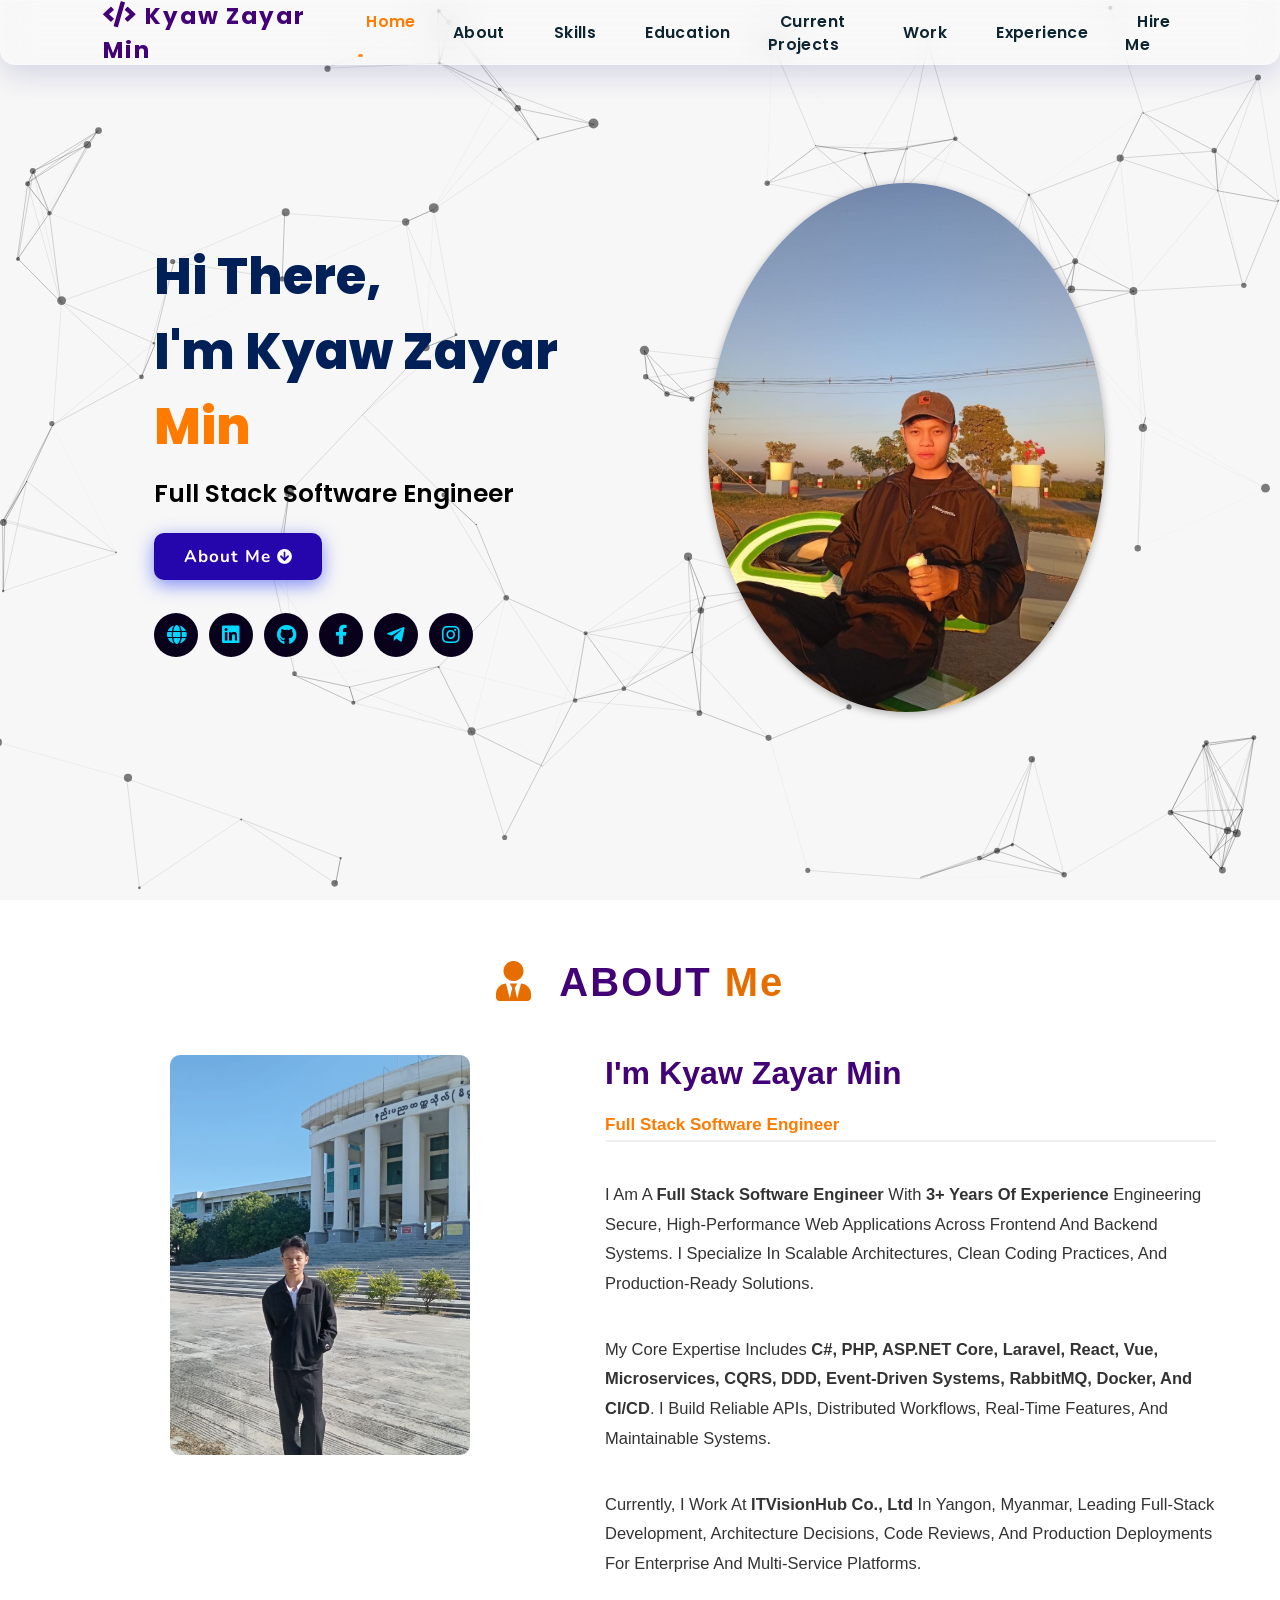
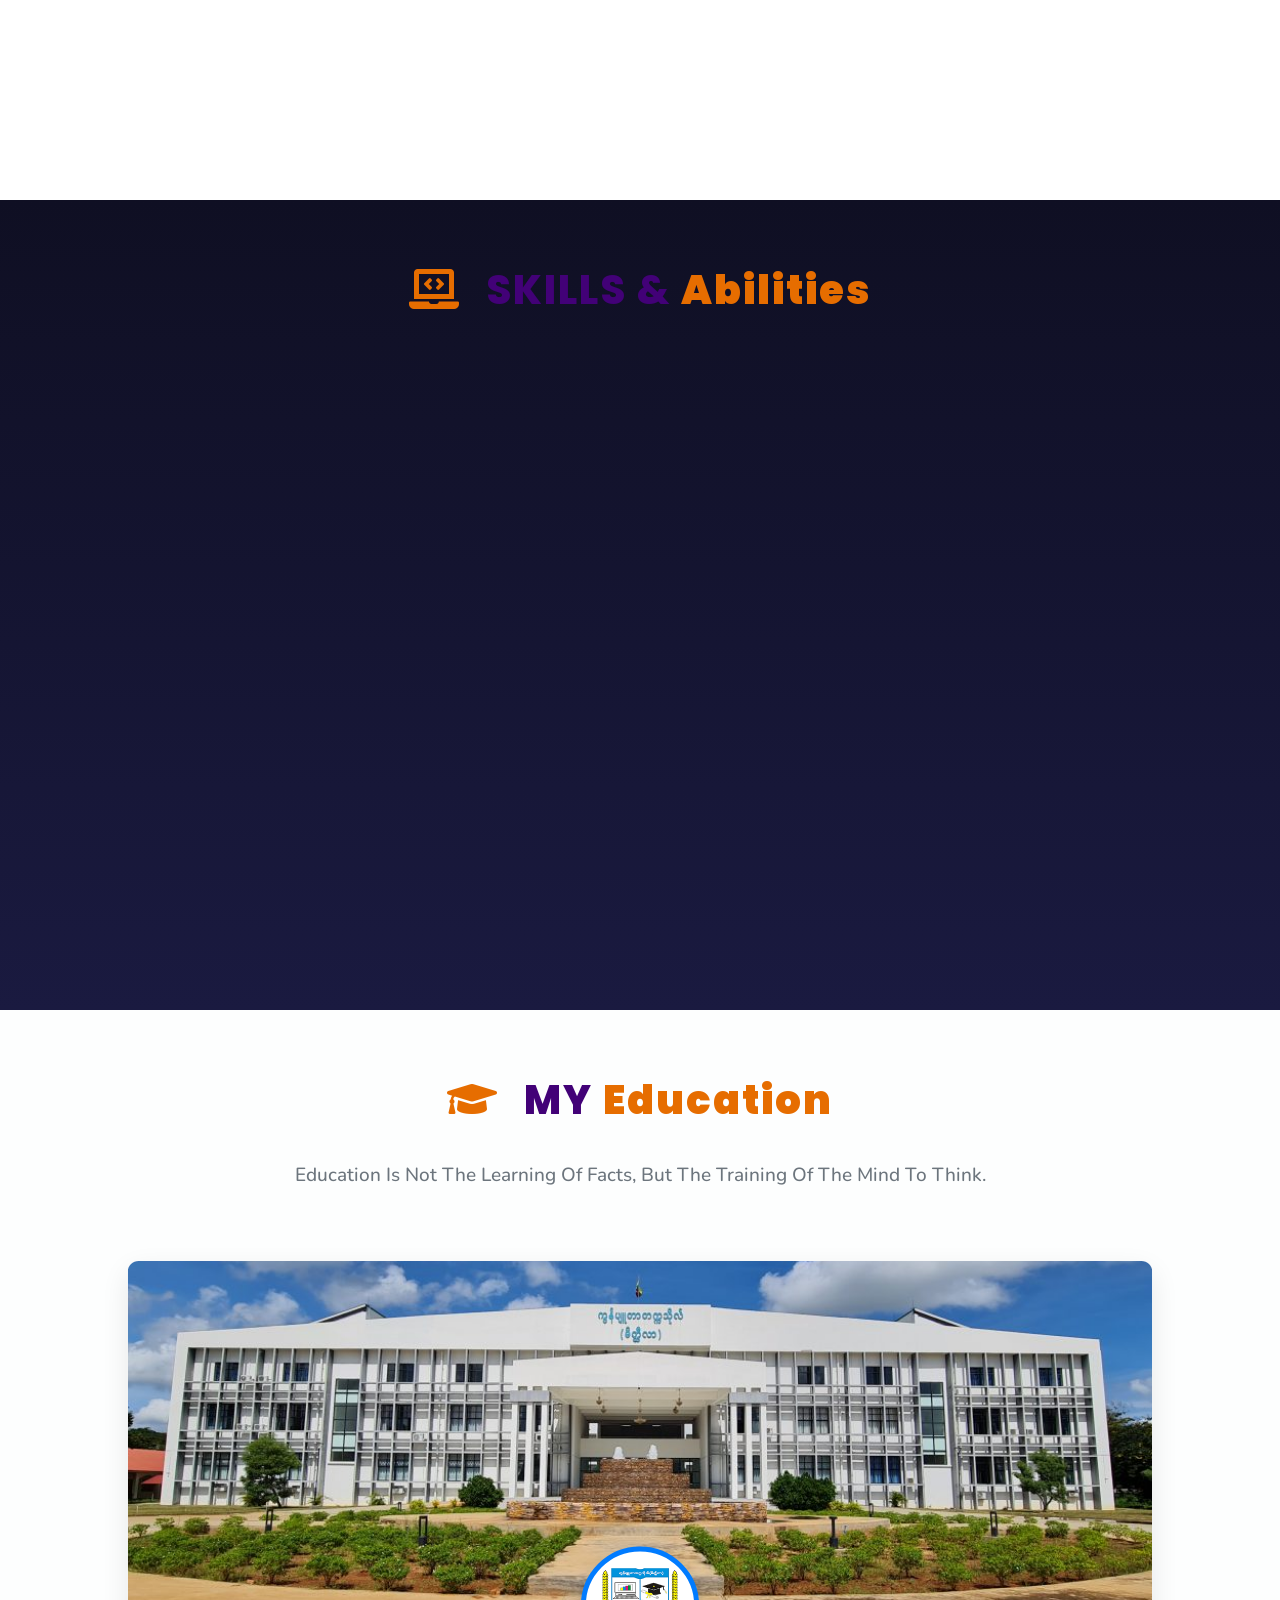
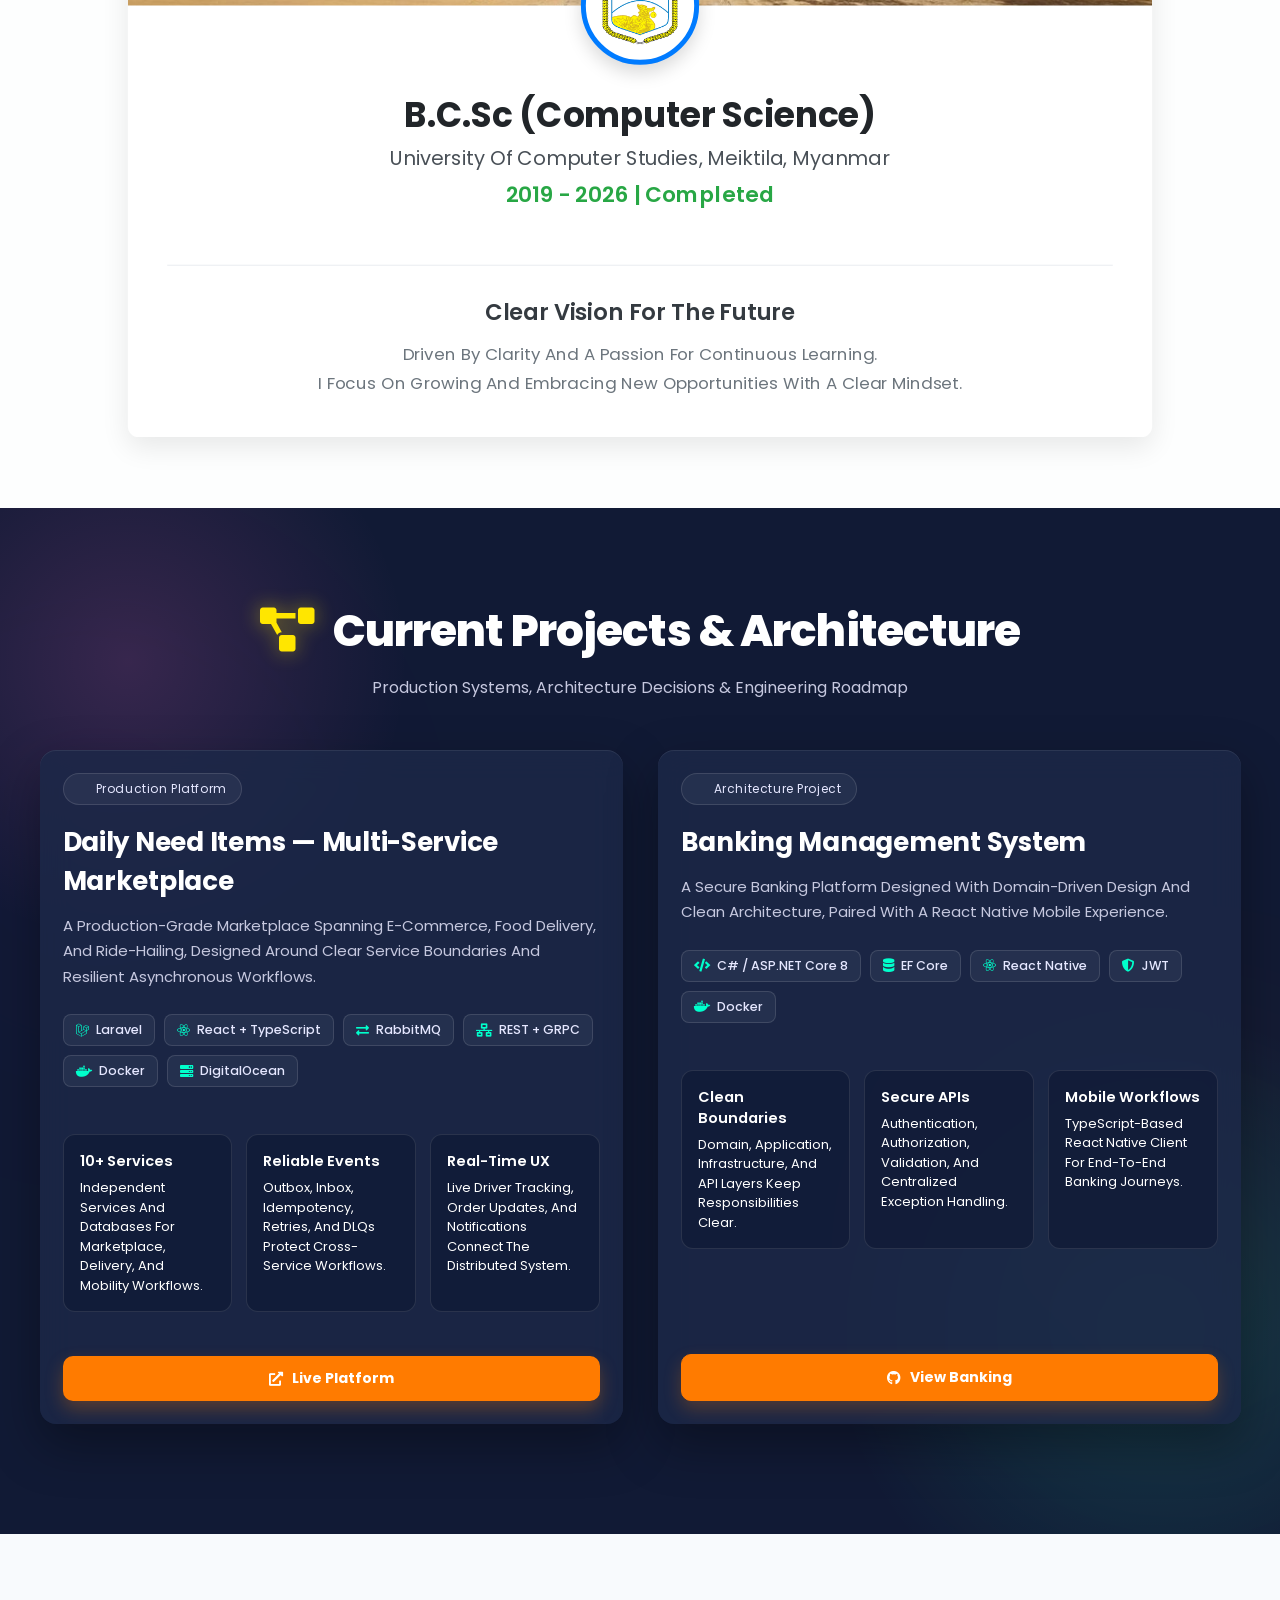
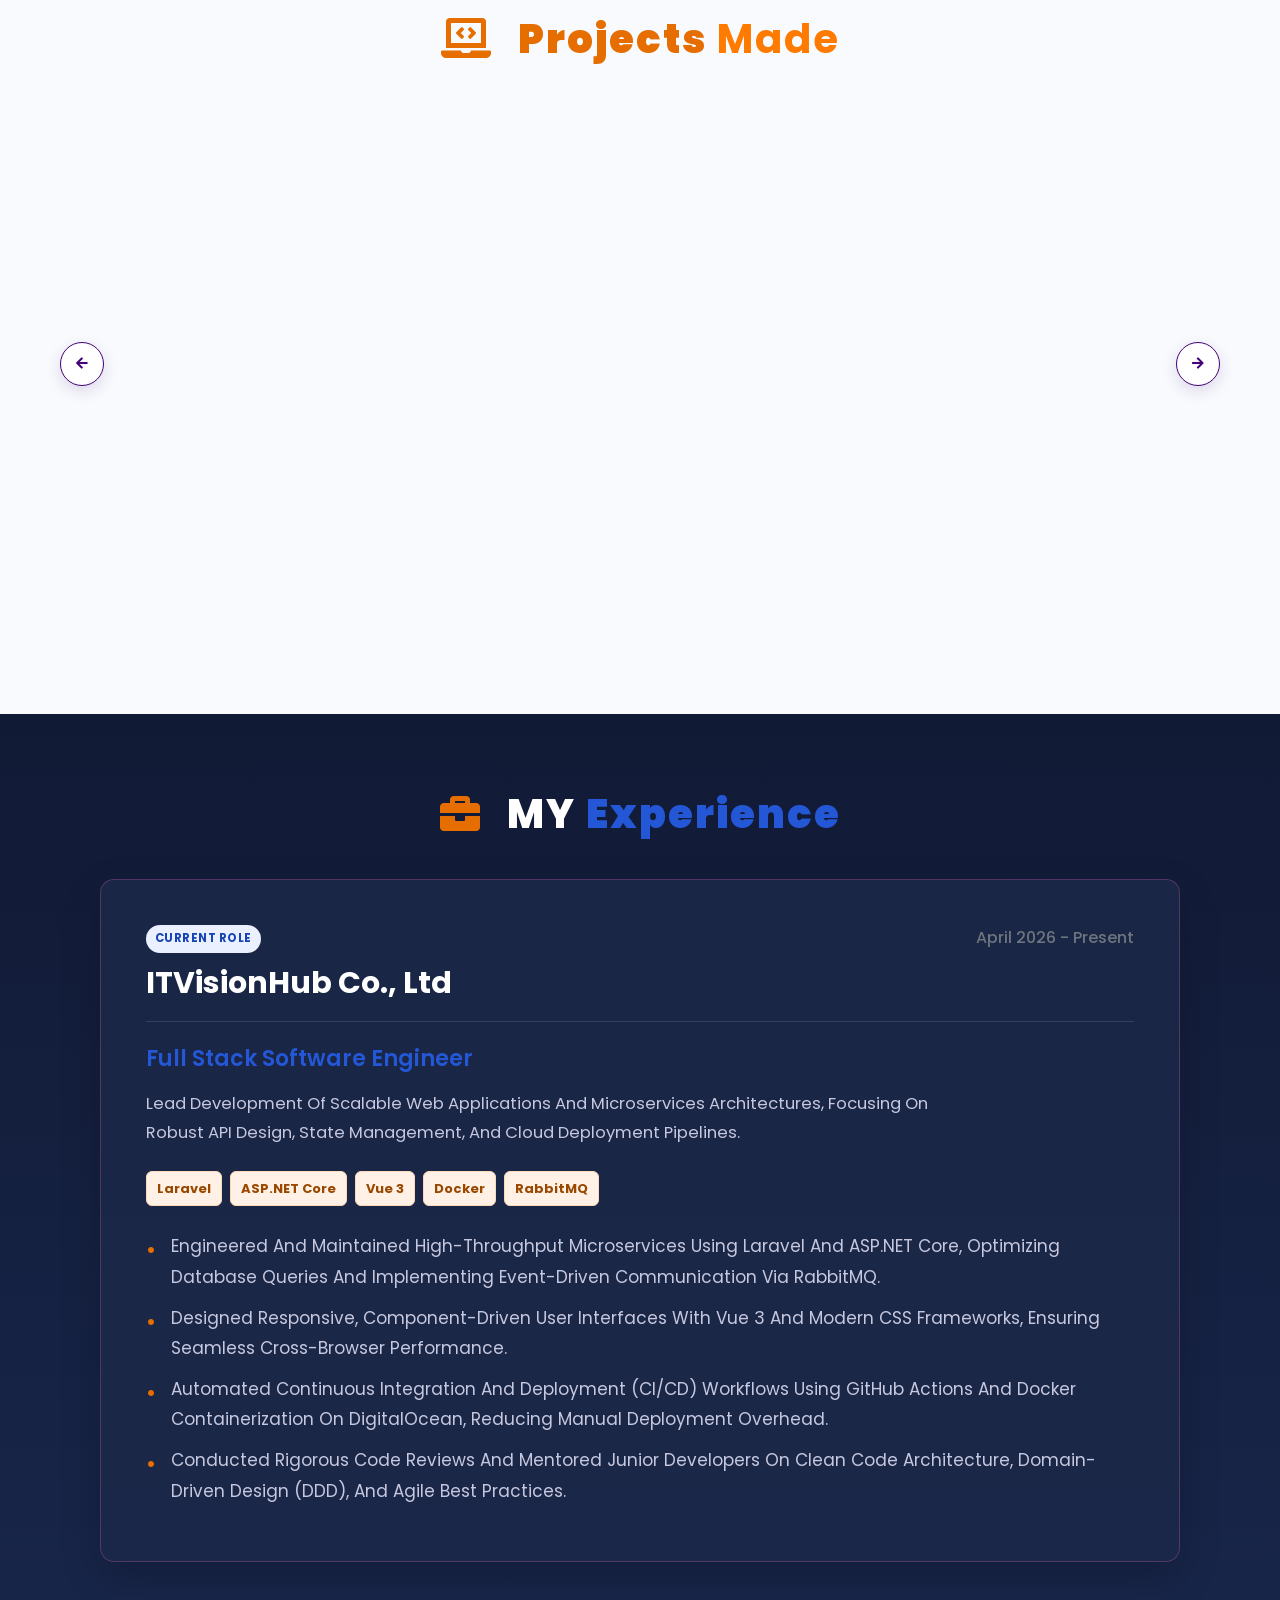
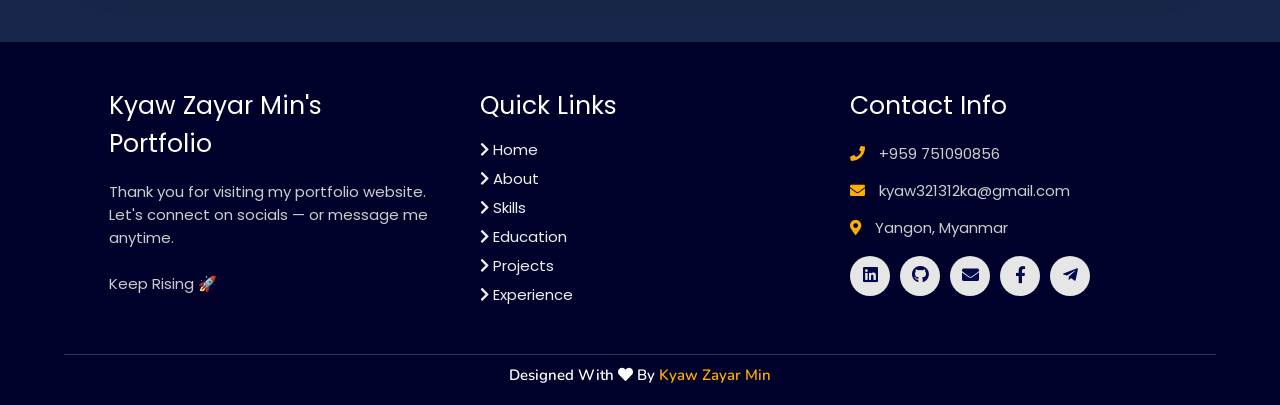
==== index.html @ 681b2b64 "implement the new portfolio" ====
<!DOCTYPE html>
<html lang="en">
<head>
    <meta charset="UTF-8">
    <meta http-equiv="X-UA-Compatible" content="IE=edge">
    <meta name="viewport" content="width=device-width, initial-scale=1.0">
    <meta name="keywords" content="Kyaw Zayar Min, portfolio, Kyaw Zayar Min, full stack dev, personal portfolio lifecodes, portfolio design, portfolio website, personal portfolio" />
    <meta name="description" content="Welcome to Kyaw Zayar Min's Portfolio. Full-Stack Web Developer" />
    <!-- Custom CSS -->
    <link rel="stylesheet" href="./assets/css/style.css">
    <!-- Font Awesome -->
    <link rel="stylesheet" href="https://cdnjs.cloudflare.com/ajax/libs/font-awesome/5.15.3/css/all.min.css" integrity="sha512-iBBXm8fW90+nuLcSKlbmrPcLa0OT92xO1BIsZ+ywDWZCvqsWgccV3gFoRBv0z+8dLJgyAHIhR35VZc2oM/gI1w==" crossorigin="anonymous" referrerpolicy="no-referrer" />
    <!-- Favicon -->
    <link id='favicon' rel="shortcut icon" href="./assets/images/photo_2026-11-13_22-35-36.jpg" type="image/x-png">
    <title>Portfolio | Kyaw Zayar Min</title>
</head>
<body oncontextmenu="return true">
<!-- navbar starts -->
<header>
  <a href="#home" class="logo"><i class="fas fa-code"></i> Kyaw Zayar Min</a>

  <div id="menu" class="fas fa-bars"></div>
  <nav class="navbar">
    <ul>
      <li><a class="active" href="#home">Home</a></li>
      <li><a href="#about">About</a></li>
      <li><a href="#skills">Skills</a></li>
      <li><a href="#education">Education</a></li>
      <li><a href="#projects">Current Projects</a></li>
      <li><a href="#work">Work</a></li>
      <li><a href="#experience">Experience</a></li>
      <li><a href="#contact">Hire Me</a></li>
    </ul>
  </nav>
</header>
<!-- navbar ends -->


<!-- hero section starts -->
<section class="home" id="home">
    <div id="particles-js"></div>

    <div class="content">
    <h2>Hi There,<br/> I'm Kyaw Zayar <span>Min</span></h2>
    <p>Full Stack Software Engineer<br><span class="typing-text"></span></p>
    <a href="#about" class="btn"><span>About Me</span>
      <i class="fas fa-arrow-circle-down"></i>
    </a>
    <div class="socials">
        <ul class="social-icons">
          <li><a class="website" aria-label="Website" href="https://www.kayzinkhine.com/" target="_blank"><i class="fas fa-globe"></i></a></li>
          <li><a class="linkedin" aria-label="LinkedIn" href="https://www.linkedin.com/in/kayzinkhaing/" target="_blank"><i class="fab fa-linkedin"></i></a></li> 
          <li><a class="github" aria-label="GitHub" href="https://github.com/kayzinkhaing" target="_blank"><i class="fab fa-github"></i></a></li>
          <li><a class="facebook" aria-label="Facebook" href="https://www.facebook.com/kzinkhaing24" target="_blank"><i class="fab fa-facebook-f"></i></a></li>
          <li><a class="telegram" aria-label="Telegram" href="https://t.me/kzk10131371" target="_blank"><i class="fab fa-telegram-plane"></i></a></li>
          <li><a class="instagram" aria-label="Instagram" href="https://www.instagram.com/kayzinkhaing13" target="_blank"><i class="fab fa-instagram"></i></a></li>
        </ul>
      </div>
    </div>
<div class="image">
    <img draggable="false" class="tilt" src="./assets/images/photo_2026-11-13_22-35-36.jpg" alt="">
</div>
</section>
<!-- hero section ends -->

<!-- about section starts -->
<section class="about" id="about">
    <h2 class="heading"><i class="fas fa-user-tie"></i> About <span>Me</span></h2>
    
    <div class="row">
        <!-- Profile Image -->
        <div class="image">
            <img draggable="false" class="tilt" src="./assets/images/photo_2026-11-13_22-44-30.jpg" alt="Kyaw Zayar Min">
        </div>

        <!-- Content -->
        <div class="content">
            <h3>I'm Kyaw Zayar Min</h3>
            <span class="tag">Full Stack Software Engineer</span>

            <p>
                I am a <strong>Full Stack Software Engineer</strong> with <strong>3+ years of experience</strong> engineering secure,
                high-performance web applications across frontend and backend systems. I specialize in scalable architectures,
                clean coding practices, and production-ready solutions.
            </p>

            <p>
                My core expertise includes <strong>C#, PHP, ASP.NET Core, Laravel, React, Vue, microservices, CQRS, DDD,
                event-driven systems, RabbitMQ, Docker, and CI/CD</strong>. I build reliable APIs, distributed workflows,
                real-time features, and maintainable systems.
            </p>

            <p>
                Currently, I work at <strong>ITVisionHub Co., Ltd</strong> in Yangon, Myanmar, leading full-stack development,
                architecture decisions, code reviews, and production deployments for enterprise and multi-service platforms.
            </p>
        </div>
    </div>
</section>
<!-- about section ends -->

<!-- skills section starts -->
<section class="skills" id="skills">
  <h2 class="heading"><i class="fas fa-laptop-code"></i> Skills & <span>Abilities</span></h2>

  <div class="skills-grid" id="skillsContainer">
    <!-- skill cards will be injected here -->
  </div>
</section>
<!-- skills section ends -->

<!-- education section starts -->
<section class="education" id="education">

    <h1 class="heading"><i class="fas fa-graduation-cap"></i> My <span>Education</span></h1>

    <p class="qoute">Education is not the learning of facts, but the training of the mind to think.</p>

    <div class="box-container">

        <div class="education-hero-card">
            <div class="image-header">
                <img draggable="false" src="./assets/images/educat/ucsmtlaMeiktila.jpg" alt="University of Computer Studies, Meiktila Campus">
            </div>
            <div class="content-body">
                <div class="logo-area">
                    <img draggable="false" src="./assets/images/educat/ucsmtlaLogo.png" alt="University of Computer Studies, Meiktila Logo">
                </div>
                <div class="university-info-main">
                    <h3>B.C.Sc (Computer Science)</h3>
                    <p class="university-name">University of Computer Studies, Meiktila, Myanmar</p>
                    <p class="study-period">2019 - 2026 | Completed</p>
                    
                </div>
                <div class="modern-vision-highlight">
                    <h3>Clear Vision for the Future</h3>
                    <p>
                        Driven by clarity and a passion for continuous learning.<br>
                        I focus on growing and embracing new opportunities with a clear mindset.
                    </p>
                </div>
            </div>
        </div>

    </div>

</section>
<!-- education section ends -->

<section class="current-projects-section" id="projects">
    <div class="detailed-heading-container">
        <h2 class="detailed-heading"><i class="fas fa-project-diagram"></i> Current Projects & Architecture</h2>
        <p class="subtitle">Production systems, architecture decisions & engineering roadmap</p>
    </div>

    <div class="detailed-project-grid">
        
      
      <article class="project-container project-card-2">
    <!-- ================= HEADER ================= -->
    <div class="project-header">
        <div class="project-status development">
            <div class="status-indicator"></div>
            <span>In Active Development</span>
        </div>

        <h3>TMS — Training Management System</h3>

        <p>
            TMS is an enterprise learning platform I helped lead, bringing courses, instructors, students, attendance,
            payments, communication, certification, and real-time reporting into one reliable system.
        </p>
    </div>

    <!-- ================= CONTENT ================= -->
    <div class="project-content">

        <!-- ================= TECH STACK ================= -->
        <div class="tech-stack">
            <div class="tech-tag secondary"><i class="fab fa-laravel"></i> Laravel (Blade)</div>
            <div class="tech-tag secondary"><i class="fab fa-docker"></i> Docker</div>
            <div class="tech-tag secondary"><i class="fas fa-database"></i> MySQL</div>
            <div class="tech-tag secondary"><i class="fab fa-css3-alt"></i> Tailwind + CSS</div>
            <div class="tech-tag secondary"><i class="fas fa-bolt"></i> Vite</div>
            <div class="tech-tag secondary"><i class="fab fa-github"></i> Git / GitHub</div>
            <div class="tech-tag secondary"><i class="fas fa-layer-group"></i> N-Tier Architecture</div>
            <div class="tech-tag secondary"><i class="fas fa-cubes"></i> OOP & SOLID</div>
            <div class="tech-tag secondary"><i class="fas fa-truck-loading"></i> CI/CD</div>
        </div>

        <!-- ================= COLLAPSIBLE DETAILS ================= -->
        <div class="collapsible-details" data-state="collapsed">

            <!-- ===== OVERVIEW ===== -->
            <div class="project-description">
                <div class="description-section">
                    <h4><i class="fas fa-info-circle"></i> System Overview</h4>
                    <p>
                        TMS is designed to manage the complete lifecycle of a training program — from course creation
                        and student enrollment to attendance tracking, payments, reporting, and certificate issuance.
                        The system focuses on security, scalability, and clean architecture using best practices.
                    </p>
                </div>

                <!-- ===== MODULES ===== -->
                <div class="description-section">
                    <h4><i class="fas fa-layer-group"></i> Core System Modules</h4>
                    <ul class="description-points">
                        <li><strong>User & Role Management (RBAC):</strong> Admin, Instructor, Editor, Staff, Student with permission control.</li>
                        <li><strong>Course Management:</strong> Course setup, fees, duration, instructors, technologies.</li>
                        <li><strong>Class Scheduling:</strong> Weekly timetables, auto-generated class dates, conflict checking.</li>
                        <li><strong>Student Enrollment:</strong> Registration, course application, approval workflow.</li>
                        <li><strong>Attendance Management:</strong> QR-code based attendance with present, late, absent states.</li>
                        <li><strong>Instructor Management:</strong> Assigned courses, students, schedules, blog creation.</li>
                        <li><strong>Finance & Payments:</strong> Payment tracking, invoices, outstanding balance reports.</li>
                        <li><strong>Notifications:</strong> Email & in-app alerts for classes, payments, announcements.</li>
                        <li><strong>Dashboard & Reports:</strong> Real-time charts, exports to PDF / Excel.</li>
                        <li><strong>Certificate Management:</strong> Auto-generated certificates based on attendance criteria.</li>
                    </ul>
                </div>

                <!-- ===== SECURITY ===== -->
                <div class="description-section">
                    <h4><i class="fas fa-shield-alt"></i> Security & Access Control</h4>
                    <p>
                        The system uses Role-Based Access Control (RBAC), policies, middleware, email/password
                        authentication, social login (Google & GitHub), and Two-Factor Authentication (2FA)
                        to protect sensitive actions across the platform.
                    </p>
                </div>
            </div>

            <!-- ================= ARCHITECTURE ================= -->
            <div class="architecture-flow">
                <div class="flow-title secondary-text">
                    <i class="fas fa-project-diagram"></i>
                    N-Tier System Architecture
                </div>

                <div class="flow-diagram">
                    <div class="flow-item secondary-flow">Blade UI</div>
                    <div class="flow-arrow secondary-arrow">→</div>
                    <div class="flow-item secondary-flow">Controllers</div>
                    <div class="flow-arrow secondary-arrow">→</div>
                    <div class="flow-item secondary-flow">Services</div>
                    <div class="flow-arrow secondary-arrow">→</div>
                    <div class="flow-item secondary-flow">Repositories</div>
                    <div class="flow-arrow secondary-arrow">→</div>
                    <div class="flow-item secondary-flow">MySQL</div>
                </div>
            </div>

            <!-- ================= FEATURES GRID ================= -->
            <div class="features-grid">
                <div class="feature-card secondary-card">
                    <h4>RBAC Security</h4>
                    <p>Strict role and permission control using Laravel policies and middleware.</p>
                </div>

                <div class="feature-card secondary-card">
                    <h4>QR Attendance</h4>
                    <p>Automated attendance tracking using unique QR codes.</p>
                </div>

                <div class="feature-card secondary-card">
                    <h4>Finance Tracking</h4>
                    <p>Student payments, invoices, and outstanding balance reports.</p>
                </div>

                <div class="feature-card secondary-card">
                    <h4>Reporting</h4>
                    <p>Exportable reports for students, courses, instructors, and revenue.</p>
                </div>
            </div>
        </div>

        <!-- ================= TOGGLE ================= -->
        <button class="toggle-details-btn accent-btn" aria-expanded="false">
            <i class="fas fa-chevron-down"></i> View Full System Details
        </button>

        <!-- ================= PROGRESS ================= -->
        <div class="progress-section">
            <div class="progress-title">Development Progress</div>
            <div class="progress-bar">
                <div class="progress-fill secondary" style="width: 80%;"></div>
            </div>
            <div class="progress-text">
                80% Complete – Production Deployment Planned (DigitalOcean)
            </div>
        </div>

        <!-- ================= LINKS ================= -->
        <div class="project-links">
            <a href="#" class="project-link github-link disabled-link">
                <i class="fab fa-github"></i> Private Repository
            </a>
            <a href="#" class="project-link demo-link disabled-link">
                <i class="fas fa-external-link-alt"></i> Demo Coming Soon
            </a>
        </div>
    </div>
</article>

      <article class="project-container project-card-1">
          <div class="project-header">
              <div class="project-status live">
                  <div class="status-indicator"></div>
                  <span>Live on Production</span>
              </div>
              <h3>CQRS Clean Portfolio Architecture</h3>
              <p>A modern full-stack blogging platform implementing CQRS architecture with advanced separation of read and write operations for optimal performance and scalability. **Built using Vue 3, Laravel, and data synchronization via RabbitMQ.**</p>
          </div>
  
          <div class="project-content">
              <div class="tech-stack">
                  <div class="tech-tag primary"><i class="fab fa-vuejs"></i> Vue 3</div>
                  <div class="tech-tag primary"><i class="fab fa-laravel"></i> Laravel</div>
                  <div class="tech-tag primary"><i class="fas fa-database"></i> MySQL</div>
                  <div class="tech-tag primary"><i class="fas fa-leaf"></i> MongoDB</div>
                  <div class="tech-tag primary"><i class="fas fa-exchange-alt"></i> RabbitMQ</div>
                  <div class="tech-tag primary"><i class="fas fa-code-branch"></i> GraphQL</div>
                  <div class="tech-tag primary"><i class="fab fa-docker"></i> Docker</div>
              </div>
  
              <div class="collapsible-details" data-state="collapsed">
                  
                  <div class="project-description">
                      <div class="description-section">
                          <h4><i class="fas fa-tasks"></i> Project Purpose</h4>
                          <p>This system is designed to demonstrate a modern, scalable blog application implementing the Command Query Responsibility Segregation (CQRS) pattern. It separates read and write operations to optimize performance, allowing for independent scaling of each component based on demand.</p>
                      </div>
                      <div class="description-section">
                          <h4><i class="fas fa-sitemap"></i> Architecture Overview</h4>
                          <p>The system follows a sophisticated event-driven architecture with clear separation between write and read operations:</p>
                          <ul class="description-points">
                              <li><strong>Write Side (Laravel + MySQL):</strong> Handles all commands...</li>
                              <li><strong>Event Bus (RabbitMQ):</strong> Serves as the central message broker...</li>
                              <li><strong>Read Side (Laravel Worker + MongoDB):</strong> Listens to RabbitMQ queues...</li>
                              <li><strong>GraphQL API (Laravel):</strong> Uses Laravel Lighthouse to serve...</li>
                              <li><strong>Frontend (Vue 3 + Apollo Client):</strong> Queries GraphQL endpoint...</li>
                          </ul>
                      </div>
                      <div class="description-section">
                          <h4><i class="fas fa-database"></i> Data Management</h4>
                          <p>The system maintains two separate data stores optimized for their specific purposes:</p>
                          <ul class="description-points">
                              <li><strong>MySQL:</strong> Serves as the authoritative write database...</li>
                              <li><strong>MongoDB:</strong> Contains optimized collections for fast queries...</li>
                          </ul>
                      </div>
                  </div>
  
                  <div class="architecture-flow">
                      <div class="flow-title">
                          <i class="fas fa-project-diagram"></i>
                          CQRS Architecture Flow
                      </div>
                      <div class="flow-diagram">
                          <div class="flow-item">Vue Frontend</div>
                          <div class="flow-arrow">→</div>
                          <div class="flow-item">Laravel API</div>
                          <div class="flow-arrow">→</div>
                          <div class="flow-item">MySQL (Write)</div>
                          <div class="flow-arrow">→</div>
                          <div class="flow-item">RabbitMQ</div>
                          <div class="flow-arrow">→</div>
                          <div class="flow-item">MongoDB (Read)</div>
                          <div class="flow-arrow">→</div>
                          <div class="flow-item">GraphQL API</div>
                      </div>
                  </div>
  
                  <div class="features-grid">
                      <div class="feature-card"><h4>JWT Authentication</h4><p>Secure user authentication with token-based authorization...</p></div>
                      <div class="feature-card"><h4>CQRS Pattern</h4><p>Separates read and write operations for better performance...</p></div>
                      <div class="feature-card"><h4>Event-Driven Sync</h4><p>Real-time data synchronization using RabbitMQ...</p></div>
                      <div class="feature-card"><h4>GraphQL Queries</h4><p>Efficient data fetching with flexible GraphQL query interface.</p></div>
                      <div class="feature-card"><h4>Infinite Scrolling</h4><p>Smooth user experience with infinite scroll...</p></div>
                      <div class="feature-card"><h4>Containerized</h4><p>Full Docker setup with multi-container orchestration...</p></div>
                  </div>
              </div>
              <button class="toggle-details-btn primary-btn" aria-expanded="false">
                  <i class="fas fa-chevron-down"></i> View Details
              </button>
  
  
              <div class="progress-section">
                  <div class="progress-title">Development Progress</div>
                  <div class="progress-bar">
                      <div class="progress-fill primary" style="width: 95%;"></div>
                  </div>
                  <div class="progress-text">
                      95% Complete – Live on <a href="https://kayzinkhine.com" target="_blank">KayZinKhine.com</a>
                  </div>
              </div>
  
              <div class="project-links">
                  <a href="https://github.com/kayzinkhaing/portfolio-cqrs-clean-architecture" class="project-link github-link" target="_blank">
                      <i class="fab fa-github"></i> View on GitHub
                  </a>
                  <a href="https://www.kayzinkhine.com/" class="project-link demo-link">
                      <i class="fas fa-external-link-alt"></i> Live Website
                  </a>
              </div>
          </div>
            </article>
            <article class="project-container project-card-2">
                <div class="project-header">
                    <div class="project-status development"><div class="status-indicator"></div><span>Production Platform</span></div>
                    <h3>Daily Need Items — Multi-Service Marketplace</h3>
                    <p>A production-grade marketplace spanning e-commerce, food delivery, and ride-hailing, designed around clear service boundaries and resilient asynchronous workflows.</p>
                </div>
                <div class="project-content">
                    <div class="tech-stack">
                        <div class="tech-tag secondary"><i class="fab fa-laravel"></i> Laravel</div>
                        <div class="tech-tag secondary"><i class="fab fa-react"></i> React + TypeScript</div>
                        <div class="tech-tag secondary"><i class="fas fa-exchange-alt"></i> RabbitMQ</div>
                        <div class="tech-tag secondary"><i class="fas fa-network-wired"></i> REST + gRPC</div>
                        <div class="tech-tag secondary"><i class="fab fa-docker"></i> Docker</div>
                        <div class="tech-tag secondary"><i class="fas fa-server"></i> DigitalOcean</div>
                    </div>
                    <div class="features-grid">
                        <div class="feature-card secondary-card"><h4>10+ Services</h4><p>Independent services and databases for marketplace, delivery, and mobility workflows.</p></div>
                        <div class="feature-card secondary-card"><h4>Reliable Events</h4><p>Outbox, Inbox, idempotency, retries, and DLQs protect cross-service workflows.</p></div>
                        <div class="feature-card secondary-card"><h4>Real-Time UX</h4><p>Live driver tracking, order updates, and notifications connect the distributed system.</p></div>
                    </div>
                    <div class="project-links"><a href="https://dailyneeditems.com/" class="project-link demo-link" target="_blank"><i class="fas fa-external-link-alt"></i> Live Platform</a></div>
                </div>
            </article>
            <article class="project-container project-card-1 current-featured-card">
                <div class="project-header">
                    <div class="project-status live"><div class="status-indicator"></div><span>Architecture Project</span></div>
                    <h3>Banking Management System</h3>
                    <p>A secure banking platform designed with domain-driven design and clean architecture, paired with a React Native mobile experience.</p>
                </div>
                <div class="project-content">
                    <div class="tech-stack"><div class="tech-tag primary"><i class="fas fa-code"></i> C# / ASP.NET Core 8</div><div class="tech-tag primary"><i class="fas fa-database"></i> EF Core</div><div class="tech-tag primary"><i class="fab fa-react"></i> React Native</div><div class="tech-tag primary"><i class="fas fa-shield-alt"></i> JWT</div><div class="tech-tag primary"><i class="fab fa-docker"></i> Docker</div></div>
                    <div class="features-grid"><div class="feature-card"><h4>Clean Boundaries</h4><p>Domain, Application, Infrastructure, and API layers keep responsibilities clear.</p></div><div class="feature-card"><h4>Secure APIs</h4><p>Authentication, authorization, validation, and centralized exception handling.</p></div><div class="feature-card"><h4>Mobile Workflows</h4><p>TypeScript-based React Native client for end-to-end banking journeys.</p></div></div>
                    <div class="project-links"><a href="https://github.com/ITVHBaseCode/Banking" class="project-link github-link" target="_blank"><i class="fab fa-github"></i> View Banking</a></div>
                </div>
            </article>
            <article class="project-container project-card-2 current-featured-card">
                <div class="project-header">
                    <div class="project-status development"><div class="status-indicator"></div><span>Active Microservices Work</span></div>
                    <h3>Daily Need Items — Microservices</h3>
                    <p>A multi-service ecosystem connecting e-commerce, food delivery, and ride-hailing with reliable events and real-time user experiences.</p>
                </div>
                <div class="project-content">
                    <div class="tech-stack"><div class="tech-tag secondary"><i class="fab fa-laravel"></i> Laravel</div><div class="tech-tag secondary"><i class="fab fa-react"></i> React + TypeScript</div><div class="tech-tag secondary"><i class="fas fa-exchange-alt"></i> RabbitMQ</div><div class="tech-tag secondary"><i class="fas fa-network-wired"></i> REST + gRPC</div><div class="tech-tag secondary"><i class="fab fa-docker"></i> Docker</div></div>
                    <div class="features-grid"><div class="feature-card secondary-card"><h4>10+ Services</h4><p>Independently deployable services and databases with clear ownership.</p></div><div class="feature-card secondary-card"><h4>Resilient Events</h4><p>Outbox, Inbox, idempotency, retries, and DLQs handle distributed failures.</p></div><div class="feature-card secondary-card"><h4>Live Operations</h4><p>Real-time tracking, dashboards, and notifications keep users informed.</p></div></div>
                    <div class="project-links"><a href="https://github.com/orgs/Microservice-ITV/repositories" class="project-link demo-link" target="_blank"><i class="fab fa-github"></i> Microservice Repositories</a></div>
                </div>
            </article>
        </div>
</section>

<!-- work project section starts -->
<section class="work" id="work">
  <h2 class="heading">
  <span class="icon"><i class="fas fa-laptop-code"></i></span>
  <span class="text">Projects <strong>Made</strong></span>
</h2>
    <div class="project-carousel-viewport">
        <div class="project-grid" aria-live="polite"></div>
        <div class="project-carousel-controls" aria-label="Project navigation">
            <button class="project-arrow project-prev" type="button" aria-label="Previous project"><i class="fas fa-arrow-left"></i></button>
            <div class="project-dots" role="tablist" aria-label="Choose a project"></div>
            <button class="project-arrow project-next" type="button" aria-label="Next project"><i class="fas fa-arrow-right"></i></button>
        </div>
    </div>
  
</section>
<!-- work project section ends -->

<div class="project-modal" id="project-modal" aria-hidden="true">
    <div class="project-modal-backdrop" data-modal-close></div>
    <article class="project-modal-panel" role="dialog" aria-modal="true" aria-labelledby="project-modal-title">
        <button class="project-modal-close" type="button" aria-label="Close project details" data-modal-close>&times;</button>
        <div class="project-modal-image-wrap">
            <img class="project-modal-image" id="project-modal-image" src="" alt="">
        </div>
        <div class="project-modal-content">
            <p class="project-modal-kicker">Project details</p>
            <h2 id="project-modal-title"></h2>
            <p id="project-modal-description"></p>
            <div class="project-modal-tags" id="project-modal-tags"></div>
            <div class="project-modal-links">
                <a id="project-modal-view" href="" target="_blank" rel="noopener"><i class="fas fa-eye"></i> View</a>
                <a id="project-modal-code" href="" target="_blank" rel="noopener"><i class="fas fa-code"></i> Code</a>
            </div>
        </div>
    </article>
</div>

<section class="experience experience-light" id="experience">
    <h2 class="heading"><i class="fas fa-briefcase"></i> My <span>Experience</span></h2>
    <div class="experience-grid">
        <article class="experience-card active-role experience-light-card">
            <div class="card-header">
                <div class="company-info">
                    <span class="experience-badge">Current Role</span>
                    <h3>ITVisionHub Co., Ltd</h3>
                </div>
                <time class="job-duration" datetime="2023-04">April 2026 - Present</time>
            </div>
            <div class="card-body">
                <h4>Full Stack Software Engineer</h4>
                <p class="role-summary">Lead development of scalable web applications and microservices architectures, focusing on robust API design, state management, and cloud deployment pipelines.</p>

                <div class="experience-highlights" aria-label="Technologies used">
                    <span class="tag">Laravel</span>
                    <span class="tag">ASP.NET Core</span>
                    <span class="tag">Vue 3</span>
                    <span class="tag">Docker</span>
                    <span class="tag">RabbitMQ</span>
                </div>

                <ul>
                    <li>Engineered and maintained high-throughput microservices using Laravel and ASP.NET Core, optimizing database queries and implementing event-driven communication via RabbitMQ.</li>
                    <li>Designed responsive, component-driven user interfaces with Vue 3 and modern CSS frameworks, ensuring seamless cross-browser performance.</li>
                    <li>Automated continuous integration and deployment (CI/CD) workflows using GitHub Actions and Docker containerization on DigitalOcean, reducing manual deployment overhead.</li>
                    <li>Conducted rigorous code reviews and mentored junior developers on clean code architecture, Domain-Driven Design (DDD), and Agile best practices.</li>
                </ul>
            </div>
        </article>
    </div>
</section>

<!-- footer section starts -->
<section class="footer">
  <div class="box-container">

    <div class="box">
      <h3>Kyaw Zayar Min's Portfolio</h3>
      <p>Thank you for visiting my portfolio website. Let's connect on socials — or message me anytime. <br><br> Keep Rising 🚀</p>
    </div>

    <div class="box">
      <h3>Quick Links</h3>
      <a href="#home"><i class="fas fa-chevron-right"></i> Home</a>
      <a href="#about"><i class="fas fa-chevron-right"></i> About</a>
      <a href="#skills"><i class="fas fa-chevron-right"></i> Skills</a>
      <a href="#education"><i class="fas fa-chevron-right"></i> Education</a>
      <a href="#work"><i class="fas fa-chevron-right"></i> Projects</a>
      <a href="#experience"><i class="fas fa-chevron-right"></i> Experience</a>
    </div>

    <div class="box">
      <h3>Contact Info</h3>
      <p><i class="fas fa-phone"></i> +959 751090856</p>
      <p><i class="fas fa-envelope"></i> kyaw321312ka@gmail.com</p>
      <p><i class="fas fa-map-marker-alt"></i> Yangon, Myanmar</p>
      <div class="share">
        <a href="https://www.linkedin.com/in/kayzinkhaing" class="fab fa-linkedin" target="_blank" aria-label="LinkedIn"></a>
        <a href="https://github.com/kayzinkhaing" class="fab fa-github" target="_blank" aria-label="GitHub"></a>
        <a href="mailto:kyaw321312ka@gmail.com" class="fas fa-envelope" target="_blank" aria-label="Mail"></a>
        <a href="https://www.facebook.com/kzinkhaing24" class="fab fa-facebook-f" target="_blank" aria-label="Facebook"></a>
        <a href="https://t.me/kzk10131371" class="fab fa-telegram-plane" target="_blank" aria-label="Telegram"></a>
      </div>
    </div>

  </div>

  <div class="credit">
    Designed with <i class="fas fa-heart animated-heart"></i> by
    <a href="https://www.linkedin.com/in/kayzinkhaing" target="_blank">Kyaw Zayar Min</a>
  </div>
</section>
<!-- footer section ends -->



<!-- scroll top btn -->
<a href="#home" aria-label="ScrollTop" class="fas fa-angle-up" id="scroll-top"></a>
<!-- scroll back to top -->


<!-- ==== ALL MAJOR JAVASCRIPT CDNS STARTS ==== -->
<!-- jquery cdn -->
<script src="https://cdnjs.cloudflare.com/ajax/libs/jquery/3.6.0/jquery.min.js" integrity="sha512-894YE6QWD5I59HgZOGReFYm4dnWc1Qt5NtvYSaNcOP+u1T9qYdvdihz0PPSiiqn/+/3e7Jo4EaG7TubfWGUrMQ==" crossorigin="anonymous" referrerpolicy="no-referrer"></script>

<!-- typed.js cdn -->
<script src="https://cdnjs.cloudflare.com/ajax/libs/typed.js/2.0.5/typed.min.js" integrity="sha512-1KbKusm/hAtkX5FScVR5G36wodIMnVd/aP04af06iyQTkD17szAMGNmxfNH+tEuFp3Og/P5G32L1qEC47CZbUQ==" crossorigin="anonymous" referrerpolicy="no-referrer"></script>

<!-- particle.js links -->
<script src="./assets/js/particles.min.js"></script>
<script src="./assets/js/app.js"></script>

<!-- vanilla tilt.js links -->
<script src="https://cdnjs.cloudflare.com/ajax/libs/vanilla-tilt/1.7.0/vanilla-tilt.min.js" integrity="sha512-SttpKhJqONuBVxbRcuH0wezjuX+BoFoli0yPsnrAADcHsQMW8rkR84ItFHGIkPvhnlRnE2FaifDOUw+EltbuHg==" crossorigin="anonymous" referrerpolicy="no-referrer"></script>

<!-- scroll reveal anim -->
<script src="https://unpkg.com/scrollreveal"></script>


<!-- ==== ALL MAJOR JAVASCRIPT CDNS ENDS ==== -->

<script src="./assets/js/script.js?v=6"></script>

</body>
</html>
---- assets/css/style.css ----
@import url("https://fonts.googleapis.com/css2?family=Poppins:wght@400;600;700&display=swap");
@import url("https://fonts.googleapis.com/css2?family=Nunito:ital,wght@0,300;0,400;0,600;0,700;1,300;1,400&display=swap");

* {
  margin: 0;
  padding: 0;
  box-sizing: border-box;
  text-decoration: none;
  outline: none;
  border: none;
  text-transform: capitalize;
  transition: all 0.2s linear;
}
html {
  font-size: 62.5%;
  overflow-x: hidden;
  scroll-behavior: smooth;
}
body {
  background: #f7f7f7;
  font-family: "Poppins", sans-serif;
}

*::selection {
  background: #2b3dda;
  color: #fff;
}

html {
  font-size: 62.5%;
  overflow-x: hidden;
}
html::-webkit-scrollbar {
  width: 0.8rem;
}
html::-webkit-scrollbar-track {
  background: rgb(235, 202, 245);
}
html::-webkit-scrollbar-thumb {
  background: #420177;
}

/* pre loader start */
.loader-container {
  position: fixed;
  top: 0;
  left: 0;
  z-index: 10000;
  background: #e6eff1;
  display: flex;
  align-items: center;
  justify-content: center;
  height: 100%;
  width: 100%;
}
.loader-container.fade-out {
  top: -120%;
}
/* pre loader end */
/* navbar starts */
header {
  position: fixed;
  top: 0;
  left: 0;
  right: 0;
  z-index: 1000;
  display: flex;
  align-items: center;
  justify-content: space-between;
  /* CHANGE THIS LINE */
  padding: 1rem 8%; /* Increased left padding (the second value is applied to left/right) */
  /* If you want different left/right padding, use four values: top right bottom left */
  /* Example for more control: padding: 1rem 5% 1rem 8%; */ 
  height: 6.5rem;
  background: #ffffff2e;
  box-shadow: 0 8px 32px 0 #1f26872e;
  backdrop-filter: blur(16px) saturate(180%);
  -webkit-backdrop-filter: blur(16px) saturate(180%);
  border-radius: 0 0 1.5rem 1.5rem;
  border: 1px solid #ffffff3d;
}

section {
  min-height: 100vh;
  padding: 2rem 5%; /* Adjusted padding */
}

.heading {
    /* Main heading text style */
    font-size: 4rem; 
    color: #420177; /* Deeper professional color */
    font-weight: 800;
    text-align: center;
    margin-bottom: 3rem; /* <-- THIS IS WHAT WE CHANGE */
    text-transform: uppercase; 
    letter-spacing: 0.2rem;
}

.heading span {
    /* Style for the colored part of the heading (e.g., "Me") */
    color: #e66d00; /* NEW ACCENT COLOR: Rich Orange */
    font-weight: 900;
}

/* Style the icon within the heading */
.heading i {
    color: #e66d00; /* Match the icon color to the accent span color */
    margin-right: 1.5rem; 
}

header .logo {
    /* Change the color of the name and the size */
    font-size: 2.3rem; /* Slightly larger text */
    font-weight: 700; /* Slightly less bold */
    text-decoration: none;
    color: #420177; /* Changed to a dark purple/blue from your scrollbar track */
    letter-spacing: 0.08em; /* Increased spacing for a polished look */
    background: none;
    -webkit-background-clip: initial;
    -webkit-text-fill-color: initial;
}

header .logo i {
    /* The icon size */
    font-size: 2.6rem; /* Slightly larger icon */
    color: #420177; /* Match the icon color to the text color */
}

header .logo:hover {
    /* Hover effect */
    color: #ff7b00; /* Orange accent on hover */
    -webkit-text-fill-color: initial;
    background: none;
}

/* Show menu icon only on mobile, hide on desktop */
#menu,
.menu-icon {
  display: none !important;
}

@media (max-width: 900px) {
  /* Smaller screens (tablets and mobiles) */
  #menu,
  .menu-icon {
    display: block !important;
    font-size: 2.8rem;
    color: #0e2431;
    cursor: pointer;
    position: absolute;
    right: 2.5rem;
    top: 1.8rem;
    z-index: 1001;
    background: none;
  }

  header .navbar {
    display: none;
    position: absolute;
    top: 100%;
    right: 2rem;
    left: 2rem;
    background: #ffffffee;
    border-radius: 1rem;
    box-shadow: 0 2px 8px #2c3e5021;
    flex-direction: column;
    align-items: flex-start;
    padding: 1.5rem 1rem;
    z-index: 999;
    transition: all 0.3s;
  }

  header .navbar.active {
    display: flex;
  }

  header .navbar ul {
    flex-direction: column;
    width: 100%;
    background: transparent;
    box-shadow: none;
    padding: 0;
    backdrop-filter: none;
  }

  header .navbar li {
    margin: 1rem 0;
  }

  header .navbar ul li a,
  header .navbar ul li a.active,
  header .navbar ul li a:hover {
    color: #fc8c05;
    font-size: 2rem;
    padding: 1rem 0.5rem;
    width: 100%;
    display: block;
    border-radius: 0.7rem;
    background: transparent;
    text-align: left;
  }
}

/* Navbar styles for desktop */
@media (min-width: 901px) {
  #menu,
  .menu-icon {
    display: none !important;
  }

  header .navbar {
    display: flex !important;
    position: static;
    background: none;
    box-shadow: none;
    flex-direction: row;
    align-items: center;
    padding: 0;
  }
}

header .navbar ul {
  list-style: none;
  display: flex;
  justify-content: center;
  align-items: center;
}

header .navbar li {
  margin-left: 2.5rem;
}

header .navbar ul li a {
  font-size: 1.57rem;
  color: #0e2431;
  font-weight: 600;
  text-decoration: none;
  letter-spacing: 0.04rem;
  transition: 0.2s;
  padding: 0.7rem 1.2rem;
  border-radius: 1.2rem;
  background: transparent;
  position: relative;
}

header .navbar ul li a.active,
header .navbar ul li a:hover {
  color: #ff7b00;
  background: transparent;
  box-shadow: none;
  border-bottom: none;
  padding: 0.7rem 1.2rem;
  position: relative;
}

header .navbar ul li a.active::after {
  content: "";
  display: block;
  position: absolute;
  left: 30%;
  right: 30%;
  bottom: 0.5rem;
  height: 3px;
  border-radius: 2px;
  background: #ff7b00;
  opacity: 0.85;
}

header .navbar ul li a:hover::after {
  content: "";
  display: none;
}

header .navbar ul li a::after {
  content: "";
  display: none;
}
/* hero section starts*/
.home {
  position: relative;
  display: flex;
  flex-wrap: wrap;
  gap: 1.5rem;
  min-height: 100vh;
  align-items: center;
}
.home #particles-js {
  position: absolute;
  top: 0;
  left: 0;
  height: 100%;
  width: 100%;
}
.home::before {
  content: "";
  position: absolute;
  top: 0;
  left: 0;
  height: 100%;
  width: 100%;
}
.home .content {
  flex: 1 1 40rem;
  padding-top: 1rem;
  z-index: 1;
  padding-left:9em;
}
.home .image {
  flex: 1 1 40rem;
  z-index: 1;
}
.home .image img {
  width: 70%;
  margin-left: 6rem;
  border-radius: 50%;
  box-shadow: 0 2px 8px rgba(0, 0, 0, 0.3);
  cursor: pointer;
}
.home .image img:hover {
  box-shadow: 0 5px 15px rgba(0, 0, 0, 0.5);
}
.home .content h2 {
  font-size: 5rem;
  font-weight: 800;
  color: #002057;
}
.home .content h2 span {
  font-size: 5rem;
  font-weight: 800;
  color: #ff7b00;
}
.home .content p {
  font-size: 2.5rem;
  color: #000;
  font-weight: 600;
  padding: 1rem 0;
}
.home .content p span {
  font-size: 2.5rem;
  color: rgb(148, 8, 8);
  font-weight: 600;
  padding: 1rem 0;
}
.home .btn {
  margin-top: 1rem;
  position: absolute;
  line-height: 0;
  padding: 1.6rem 3rem;
  border-radius: 1em;
  transition: 0.5s;
  color: #fff;
  background: #2506ad;
  box-shadow: 0px 5px 18px rgba(48, 68, 247, 0.6);
  font-family: "Nunito", sans-serif;
}
.home .btn span {
  font-weight: 700;
  font-size: 1.7rem;
  letter-spacing: 0.1rem;
}
.home .btn i {
  margin-left: 0.3rem;
  font-size: 1.5rem;
  transition: 0.3s;
}
.home .btn:hover {
  background: #1a047e;
}
.home .btn:hover i {
  transform: translateX(5px);
}
/* social icons start */
.socials {
  position: relative;
  margin-top: 9rem;
}
.socials .social-icons {
  padding-left: 0;
  margin-bottom: 0;
  list-style: none;
}
.socials .social-icons li {
  display: inline-block;
  margin-bottom: 14px;
}
.social-icons a {
  font-size: 2rem;
  display: inline-block;
  line-height: 44px;
  color: #00d9ff;
  background-color: #09011b;
  width: 44px;
  height: 44px;
  text-align: center;
  margin-right: 8px;
  border-radius: 100%;
  -webkit-transition: all 0.2s linear;
  -o-transition: all 0.2s linear;
  transition: all 0.2s linear;
}
/* Default active/focus/hover state (the fallback blue) */
.social-icons a:active,
.social-icons a:focus,
.social-icons a:hover {
  color: #fff;
  background-color: #0685da;
}

/* Specific Overrides */
.social-icons a.github:hover {
  background-color: #0e0e0e;
}

/* UPDATED: Facebook Hover Color */
.social-icons a.facebook:hover {
  background-color: #3b5998; /* Classic Facebook Blue */
}

.social-icons a.linkedin:hover {
  background-color: #007bb6;
}

/* If you are keeping Twitter, use this: */
.social-icons a.twitter:hover {
  background-color: #00aced;
}

/* If you removed Twitter and added Facebook, ensure this specific rule for twitter is removed or commented out if you don't have a twitter link */


.social-icons a.dev:hover {
  background-color: #070707;
}

.social-icons a.instagram:hover {
  background-color: #ee00da;
}

/* NEW: Website Icon Hover Color */
.social-icons a.website:hover {
    background-color: #e66d00; /* Rich Orange from Heading */
}
/* social icons end */

/* hero media queries starts*/
@media (max-width: 450px) {
  .home .btn {
    margin: 4rem 0;
  }
  .socials {
    margin-top: 12rem;
  }
  .home .image img {
    margin-top: -12rem;
  }
  .home .content p {
    font-size: 2.2rem;
  }
  .home .content p span {
    font-size: 2.2rem;
  }
}
/* hero media queries ends*/
/* hero section end */

/* ================= About Section ================= */
.about {
    background: #ffffff; 
    padding: 6rem 5%; 
    font-family: 'Inter', sans-serif;
    color: #1f2937;
}

.about .row {
    display: flex;
    flex-wrap: wrap;
    gap: 3rem; 
    align-items: flex-start;
    justify-content: center;
    padding: 2rem 0;
}

/* Profile Image */
.about .row .image {
    flex: 1 1 35rem;
    text-align: center;
}

.about .row .image img {
    width: 30rem;
    height: auto;
    border-radius: 10px; 
    transition: transform 0.3s ease;
}

.about .row .image img:hover {
    transform: translateY(-5px);
}

/* Content */
/* Content area layout (next to the image) */
.about .row .content {
    flex: 1 1 45rem;
    display: flex;
    flex-direction: column;
    gap: 1.8rem; /* Keeps your vertical spacing */
    padding: 0; /* Removing padding as it seems to be inherited from the row */
}

/* Name (H3) Styling */
.about .row .content h3 {
    font-size: 3.2rem; /* Slightly larger and bolder name */
    font-weight: 800;
    color: #420177; /* Using the darker purple accent */
    letter-spacing: 0.05px; /* Reduced spacing for a tighter look */
    margin-bottom: 0.5rem; /* Adding a small margin below the name */
} 

/* Job Title (Tag) Styling */
.about .row .content .tag {
    font-size: 1.7rem; /* Slightly larger */
    color: #ff7b00; /* Using your chosen orange accent color */
    font-weight: 600;
    display: block; /* Changed to block for better separation from H3 */
    margin-bottom: 2rem; /* Increased space after the tag */
    padding-bottom: 0.5rem;
    border-bottom: 2px solid #f0f0f0; /* Subtle line under the title */
}

/* Paragraphs Styling */
.about .row .content p {
    font-size: 1.65rem; /* Slightly larger for readability */
    line-height: 1.8; /* Tighter line height */
    color: #333333; /* Darker, more readable text color */
    font-weight: 400;
    margin-bottom: 1.8rem; /* More space between paragraphs */
}

/* Responsive Adjustments */
@media screen and (max-width: 900px) {
    .about .row {
        flex-direction: column-reverse;
        gap: 2rem;
        /* Keeping text-align: center from your original code for mobile consistency */
        text-align: center; 
    }
    .about .row .image img {
        width: 70%; /* Slightly reduced width to match what we discussed earlier */
        min-width: 250px;
    }
    .about .row .content {
        padding: 0 1rem; /* Ensure padding on mobile content */
    }
    /* Ensure tag is centered on mobile if it's block */
    .about .row .content .tag {
        text-align: center;
    }
}


/* about section ends */

/* SKILLS SECTION - GLASS UI */
.skills {
  min-height: 90vh;
  padding: 6rem 2rem;
  background: linear-gradient(to bottom, #0f0f23, #1a1a40);
  color: #fff;
}

/* Ensure hover works on touch devices */
@media (hover: none) {
  .skills .heading:active {
    color: #ff7b00;
  }
}

/* Grid layout for skills */
.skills-grid {
  display: grid;
  grid-template-columns: repeat(7, minmax(0, 1fr));
  gap: 1rem;
  width: 100%;
  max-width: 980px;
  margin: 0 auto;
}

/* Glass effect skill card */
.skills-grid .bar {
  backdrop-filter: blur(10px);
  background: rgba(255, 255, 255, 0.05);
  border: 1px solid rgba(255, 255, 255, 0.08);
  border-radius: 1rem;
  padding: 1.5rem 0.8rem;
  text-align: center;
  transition: transform 0.3s ease, box-shadow 0.3s ease;
  box-shadow: 0 6px 18px rgba(0, 0, 0, 0.3);
}

.skills-grid .bar:hover {
  transform: translateY(-10px);
  box-shadow: 0 12px 30px rgba(0, 0, 0, 0.5);
}

/* Icon and label */
.skills-grid .bar .info {
  display: flex;
  flex-direction: column;
  align-items: center;
  gap: 1rem;
}

.skills-grid .bar .info img {
  width: 52px;
  height: 52px;
  object-fit: contain;
}

.skills-grid .bar .info .skill-icon {
  color: var(--skill-color, #ffe600);
  font-size: 3.8rem;
  height: 52px;
  line-height: 52px;
  text-shadow: 0 1px 8px rgba(0, 0, 0, .2);
}

.skills-grid .bar .info span {
  font-size: 1.25rem;
  font-weight: 500;
  font-family: "Poppins", sans-serif;
  color: #e0e0ff;
}

/* Responsive */
@media screen and (max-width: 768px) {
  .skills-grid {
    grid-template-columns: repeat(2, 1fr);
    gap: 1.2rem;
  }

  .skills-grid .bar {
    padding: 1.5rem 0.8rem;
  }

  .skills-grid .bar .info span {
    font-size: 1.2rem;
  }
}

@media screen and (min-width: 769px) and (max-width: 1100px) {
  .skills-grid {
    grid-template-columns: repeat(4, minmax(0, 1fr));
  }
}
/* skills section ends */
/* education section starts */
.education {
    background: #fdfefe; /* Very light, almost white background */
    min-height: 85vh;
    padding: 6rem 0 8rem;
    display: flex;
    flex-direction: column;
    align-items: center;
    justify-content: center;
}



.education .qoute {
    font-size: 1.9rem;
    text-align: center;
    font-family: "Nunito", sans-serif;
    font-weight: 500;
    margin-bottom: 5rem;
    color: #6c757d;
    max-width: 85rem;
    line-height: 1.6;
}

.education .box-container {
    display: flex;
    justify-content: center;
    width: 100%;
}

.education-hero-card {
    display: flex;
    flex-direction: column; 
    width: 104rem;
    max-width: 100%; 
    background: #ffffff;
    border-radius: 1.1rem; 
    box-shadow: 0 1rem 2.8rem rgba(0, 0, 0, 0.09); 
    overflow: hidden; 
    transition: all 0.4s cubic-bezier(0.25, 0.8, 0.25, 1); 
}

.education-hero-card {
  transform: translateY(1.5rem) scale(0.985);
}

.education-hero-card:hover {
  transform: translateY(0.5rem) scale(0.99);
  box-shadow: 0 1.4rem 3.2rem rgba(0, 0, 0, 0.13);
}

.education-hero-card .image-header {
    width: 100%;
    height: 35rem; /* Fixed height for the image header */
    overflow: hidden;
    position: relative;
    background-color: #eef1f5; /* Background if image doesn't fill */
}

.education-hero-card .image-header img {
    width: 100%;
    height: 100%;
    object-fit: cover; /* IMPORTANT: Image covers the header, cropping if needed */
    display: block;
    transition: transform 0.4s ease;
}

.education-hero-card:hover .image-header img {
    transform: scale(1.03); /* Subtle zoom on image hover */
}

.education-hero-card .content-body {
    padding: 4rem; /* Generous padding for content */
    display: flex;
    flex-direction: column;
    align-items: center; /* Center content horizontally */
    text-align: center; /* Center text within content body */
    position: relative;
}

/* Logo placement: Slightly overlaps the image header */
.education-hero-card .content-body .logo-area {
    position: absolute;
    top: -6rem; /* Adjust this value to control overlap */
    left: 50%;
    transform: translateX(-50%); /* Center horizontally */
    width: 12rem; /* Larger logo */
    height: 12rem;
    background: #ffffff;
    border-radius: 50%;
    border: 5px solid #007bff; /* Vibrant blue border */
    box-shadow: 0 0.8rem 1.8rem rgba(0, 0, 0, 0.15); /* Stronger shadow */
    display: flex;
    align-items: center;
    justify-content: center;
    overflow: hidden;
    z-index: 10; /* Ensure logo is on top */
    transition: all 0.3s ease;
}

.education-hero-card:hover .content-body .logo-area {
    transform: translateX(-50%) translateY(-0.5rem); /* Lift logo slightly on hover */
}

.education-hero-card .content-body .logo-area img {
    width: 70%;
    height: 70%;
    object-fit: contain;
}

.education-hero-card .content-body .university-info-main {
    margin-top: 5rem; /* Space to clear the overlapping logo */
    width: 100%;
}

.education-hero-card .content-body .university-info-main h3 {
    font-size: 3.5rem; /* Bold, clear heading */
    color: #212529;
    margin-bottom: 0.8rem;
    font-weight: 700;
    line-height: 1.2;
}

.education-hero-card .content-body .university-info-main .university-name {
    font-size: 2rem;
    color: #495057;
    margin-bottom: 0.5rem;
    line-height: 1.5;
}

.education-hero-card .content-body .university-info-main .study-period {
    font-size: 2.2rem;
    color: #28a745;
    font-weight: 600;
    margin-bottom: 1.5rem;
}

.education-hero-card .content-body .university-info-main .extra-detail {
    font-size: 1.8rem;
    color: #7f8c8d;
}

.education-hero-card .content-body .modern-vision-highlight {
    margin-top: 4rem;
    border-top: 1px solid #e9ecef;
    padding-top: 3rem;
    text-align: center;
    width: 100%;
}

.education-hero-card .content-body .modern-vision-highlight h3 {
    font-size: 2.3rem;
    color: #343a40;
    margin-bottom: 1.2rem;
    font-weight: 600;
}

.education-hero-card .content-body .modern-vision-highlight p {
    font-size: 1.7rem;
    color: #6c757d;
    line-height: 1.7;
}

/* Responsive adjustments */
@media screen and (max-width: 992px) {
    .education-hero-card {
        width: 90%;
        max-width: 65rem;
    }

    .education-hero-card .image-header {
        height: 30rem; /* Adjust image header height for smaller screens */
    }

    .education-hero-card .content-body {
        padding: 3.5rem;
    }

    .education-hero-card .content-body .logo-area {
        top: -5rem; /* Adjust overlap for smaller screens */
        width: 10rem;
        height: 10rem;
    }

    .education-hero-card .content-body .university-info-main {
        margin-top: 4rem;
    }

    .education-hero-card .content-body .university-info-main h3 {
        font-size: 3rem;
    }

    .education-hero-card .content-body .university-info-main .university-name {
        font-size: 1.8rem;
    }

    .education-hero-card .content-body .university-info-main .study-period {
        font-size: 2rem;
    }
}

@media screen and (max-width: 600px) {
    .education .qoute {
        font-size: 1.7rem;
        margin-bottom: 4rem;
    }

    .education-hero-card .image-header {
        height: 25rem; /* Further reduce image header height for mobile */
    }

    .education-hero-card .content-body {
        padding: 2.5rem;
    }

    .education-hero-card .content-body .logo-area {
        top: -4rem; /* Adjust for smaller logo */
        width: 8rem;
        height: 8rem;
        border-width: 4px; /* Thinner border */
    }

    .education-hero-card .content-body .university-info-main {
        margin-top: 3.5rem;
    }

    .education-hero-card .content-body .university-info-main h3 {
        font-size: 2.6rem;
    }

    .education-hero-card .content-body .university-info-main .university-name {
        font-size: 1.6rem;
    }

    .education-hero-card .content-body .university-info-main .study-period {
        font-size: 1.8rem;
    }

    .education-hero-card .content-body .university-info-main .extra-detail {
        font-size: 1.6rem;
    }

    .education-hero-card .content-body .modern-vision-highlight {
        margin-top: 3rem;
        padding-top: 2rem;
    }

    .education-hero-card .content-body .modern-vision-highlight h3 {
        font-size: 2rem;
    }

    .education-hero-card .content-body .modern-vision-highlight p {
        font-size: 1.5rem;
    }
}

@media screen and (max-width: 400px) {
    .education .qoute {
        font-size: 1.5rem;
        margin-bottom: 3rem;
    }
    .education-hero-card .image-header {
        height: 20rem;
    }
    .education-hero-card .content-body {
        padding: 2rem;
    }
    .education-hero-card .content-body .logo-area {
        top: -3.5rem;
        width: 7rem;
        height: 7rem;
    }
    .education-hero-card .content-body .university-info-main {
        margin-top: 3rem;
    }
    .education-hero-card .content-body .university-info-main h3 {
        font-size: 2.2rem;
    }
    .education-hero-card .content-body .university-info-main .university-name {
        font-size: 1.5rem;
    }
    .education-hero-card .content-body .university-info-main .study-period {
        font-size: 1.7rem;
    }
}
//About project
/* ===== Modern Glass UI & Neon Glow Project Section Styles ===== */
:root {
  --bg-deep: #f8fafd;
  --bg-card: #ffffff;
  --bg-panel: #f7f8fc;
  --border-glow: #e5e8f0;
  --primary-glow: rgba(66, 1, 119, 0.12);
  --accent-pink: #420177;
  --accent-cyan: #ff7b00;
  --accent-yellow: #ff7b00;
  --text-main: #212529;
  --text-muted: #6c757d;
  --project-radius: 2rem;
  --project-shadow: 0 2rem 5rem rgba(0, 0, 0, 0.5);
}

.current-projects-section {
  position: relative;
  width: 100vw;
  margin-left: calc(50% - 50vw);
  padding: 9rem 0 11rem;
  background: var(--bg-deep);
  color: var(--text-main);
  overflow: hidden;
}

/* Ambient Background Glows */
.current-projects-section::before,
.current-projects-section::after {
  content: '';
  position: absolute;
  width: 45rem;
  height: 45rem;
  border-radius: 50%;
  filter: blur(120px);
  z-index: 0;
  opacity: 0.04;
  pointer-events: none;
}

.current-projects-section::before {
  top: 10%;
  left: -10%;
  background: #420177;
}

.current-projects-section::after {
  bottom: 5%;
  right: -10%;
  background: #ff7b00;
}

.detailed-heading-container {
  position: relative;
  z-index: 1;
  text-align: center;
  max-width: 90rem;
  margin: 0 auto 5rem;
  padding: 0 2rem;
  align-items: stretch;
}

.detailed-heading {
  font-size: clamp(2.8rem, 4vw, 4.4rem);
  font-weight: 800;
  letter-spacing: -0.02em;
  margin-bottom: 1.2rem;
  color: #420177;
}

.detailed-heading i {
  color: #ff7b00;
  margin-right: 1.2rem;
  filter: drop-shadow(0 0 1rem rgba(255, 230, 0, 0.5));
}

.detailed-heading-container .subtitle {
  color: var(--text-muted);
  font-size: 1.6rem;
  font-weight: 400;
}

.detailed-project-grid {
  position: relative;
  z-index: 1;
  display: grid;
  grid-template-columns: repeat(auto-fit, minmax(36rem, 1fr));
  gap: 3.5rem;
  max-width: 124rem;
  margin: 0 auto;
  padding: 0 2rem;
}

.project-container {
  background: var(--bg-card);
  backdrop-filter: blur(16px);
  -webkit-backdrop-filter: blur(16px);
  border: 1px solid var(--border-glow);
  border-radius: var(--project-radius);
  padding: 3.5rem;
  display: flex;
  flex-direction: column;
  box-shadow: 0 0.7rem 2rem rgba(31, 38, 135, 0.08);
  transition: transform 400ms cubic-bezier(0.16, 1, 0.3, 1), border-color 400ms ease, box-shadow 400ms ease;
}

.project-container:hover {
  transform: translateY(-4px);
  border-color: rgba(66, 1, 119, 0.35);
  box-shadow: 0 1.2rem 3rem rgba(31, 38, 135, 0.12), 0 0 0 0.3rem rgba(255, 123, 0, 0.06);
}

.project-header {
  margin-bottom: 2.5rem;
}

.project-status {
  display: inline-flex;
  align-items: center;
  gap: 1rem;
  padding: 0.6rem 1.4rem;
  background: #f7f8fc;
  border: 1px solid #e5e8f0;
  border-radius: 50rem;
  font-size: 1.2rem;
  letter-spacing: 0.05em;
  text-transform: uppercase;
  margin-bottom: 1.8rem;
}

.status-indicator {
  width: 0.8rem;
  height: 0.8rem;
  flex: 0 0 0.8rem;
  background: var(--accent-yellow);
  box-shadow: 0 0 1.2rem var(--accent-yellow);
  color: var(--accent-yellow);
  animation: pulse-glow 2s infinite;
}

.project-status.live .status-indicator {
  background: var(--accent-cyan);
  box-shadow: 0 0 1.2rem var(--accent-cyan);
  color: var(--accent-cyan);
}

@keyframes pulse-glow {
  0% { transform: scale(0.95); opacity: 0.8; }
  50% { transform: scale(1.15); opacity: 1; box-shadow: 0 0 1.8rem currentColor; }
  100% { transform: scale(0.95); opacity: 0.8; }
}

.project-header h3 {
  font-size: clamp(2.1rem, 2.5vw, 2.6rem);
  font-weight: 700;
  margin-bottom: 1.2rem;
  color: #212529;
  letter-spacing: -0.01em;
}

.project-header p {
  color: var(--text-muted);
  font-size: 1.5rem;
  line-height: 1.7;
}

.project-content {
  display: flex;
  flex-direction: column;
  flex: 1;
}

.tech-stack {
  display: flex;
  flex-wrap: wrap;
  gap: 0.9rem;
  margin-bottom: 2.5rem;
}

.tech-tag {
  padding: 0.6rem 1.2rem;
  background: #f7f8fc;
  border: 1px solid #e5e8f0;
  border-radius: 0.8rem;
  font-size: 1.25rem;
  font-weight: 500;
  color: #495057;
  display: inline-flex;
  align-items: center;
  gap: 0.7rem;
  transition: background 250ms ease, border-color 250ms ease, transform 250ms ease;
}

.tech-tag:hover {
  background: #fff4e8;
  border-color: rgba(255, 123, 0, 0.35);
  transform: translateY(-2px);
  box-shadow: 0 0.5rem 1.2rem rgba(255, 123, 0, 0.12);
}

.tech-tag i {
  color: #420177;
  font-size: 1.3rem;
}

.collapsible-details {
  max-height: 0;
  opacity: 0;
  visibility: hidden;
  transition: max-height 450ms cubic-bezier(0.16, 1, 0.3, 1), opacity 250ms ease, visibility 450ms;
  overflow: hidden;
}

.collapsible-details[data-state="expanded"] {
  max-height: 240rem;
  opacity: 1;
  visibility: visible;
}

.description-section {
  margin-bottom: 2.5rem;
}

.description-section h4 {
  font-size: 1.6rem;
  font-weight: 600;
  color: #420177;
  margin-bottom: 1rem;
  display: flex;
  align-items: center;
  gap: 0.9rem;
}

.description-section p {
  color: var(--text-muted);
  font-size: 1.45rem;
  line-height: 1.7;
}

.description-points {
  list-style: none;
  padding: 0;
  margin: 1.2rem 0;
}

.description-points li {
  color: var(--text-muted);
  font-size: 1.4rem;
  line-height: 1.7;
  margin-bottom: 1rem;
  padding-left: 1.8rem;
  position: relative;
}

.description-points li::before {
  content: "◆";
  position: absolute;
  left: 0;
  color: #ff7b00;
  font-size: 1rem;
  top: 0.1rem;
}

.architecture-flow {
  background: var(--bg-panel);
  border: 1px solid #e5e8f0;
  border-radius: 1.2rem;
  padding: 1.8rem;
  margin: 2.2rem 0;
}

.flow-title {
  font-size: 1.4rem;
  font-weight: 700;
  color: #343a40;
  margin-bottom: 1.4rem;
  display: flex;
  align-items: center;
  gap: 0.9rem;
}

.flow-title i {
  color: #ff7b00;
}

.flow-diagram {
  display: flex;
  flex-wrap: wrap;
  gap: 0.9rem;
  align-items: center;
}

.flow-item {
  padding: 0.7rem 1.2rem;
  background: #ffffff;
  border: 1px solid #e5e8f0;
  border-radius: 0.6rem;
  font-size: 1.25rem;
  font-weight: 500;
  color: #495057;
  box-shadow: inset 0 0 1.5rem rgba(0, 255, 204, 0.03);
}

.flow-arrow {
  color: #ff7b00;
  font-weight: bold;
  font-size: 1.2rem;
}

.features-grid {
  display: grid;
  grid-template-columns: repeat(auto-fit, minmax(15rem, 1fr));
  gap: 1.4rem;
  margin: 2.2rem 0;
}

.feature-card {
  background: #ffffff;
  border: 1px solid #e5e8f0;
  border-radius: 1.2rem;
  padding: 1.6rem;
  transition: background 250ms ease, border-color 250ms ease;
}

.feature-card:hover {
  background: #fffaf5;
  border-color: rgba(255, 123, 0, 0.28);
  transform: translateY(-3px);
  box-shadow: 0 0.7rem 1.5rem rgba(31, 38, 135, 0.08);
}

.feature-card h4 {
  font-size: 1.45rem;
  font-weight: 600;
  color: #343a40;
  margin-bottom: 0.6rem;
}

.feature-card p {
  font-size: 1.3rem;
  color: var(--text-muted);
  line-height: 1.5;
}

.toggle-details-btn {
  width: 100%;
  padding: 1.3rem;
  background: #ffffff;
  border: 1px dashed rgba(66, 1, 119, 0.35);
  border-radius: 1rem;
  color: #420177;
  font-size: 1.4rem;
  font-weight: 600;
  cursor: pointer;
  display: flex;
  align-items: center;
  justify-content: center;
  gap: 0.9rem;
  margin: 1.8rem 0;
  transition: background 250ms ease, border-color 250ms ease, color 250ms ease;
}

.toggle-details-btn:hover {
  background: #fffaf5;
  border-color: #ff7b00;
  color: #420177;
}

.progress-section {
  margin: 2.2rem 0;
}

.progress-title {
  font-size: 1.35rem;
  font-weight: 500;
  color: var(--text-muted);
  margin-bottom: 0.9rem;
}

.progress-bar {
  width: 100%;
  height: 0.8rem;
  background: #e9ecef;
  border-radius: 50rem;
  overflow: hidden;
  margin-bottom: 0.9rem;
}

.progress-fill {
  height: 100%;
  border-radius: 50rem;
  background: linear-gradient(90deg, #420177, #ff7b00);
  box-shadow: 0 0 0.8rem rgba(66, 1, 119, 0.25);
}

.progress-fill.primary {
  background: linear-gradient(90deg, #420177, #ff7b00);
  box-shadow: 0 0 0.8rem rgba(66, 1, 119, 0.25);
}

.progress-text {
  font-size: 1.25rem;
  color: var(--text-muted);
}

.progress-text a {
  color: #420177;
  text-decoration: underline;
  text-underline-offset: 3px;
}

.project-links {
  display: flex;
  gap: 1.2rem;
  margin-top: auto;
  padding-top: 2.2rem;
}

.project-link {
  flex: 1;
  padding: 1.2rem 1.6rem;
  border-radius: 1rem;
  font-size: 1.4rem;
  font-weight: 700;
  text-align: center;
  text-decoration: none;
  display: inline-flex;
  align-items: center;
  justify-content: center;
  gap: 0.9rem;
  transition: transform 250ms ease, box-shadow 250ms ease, background 250ms ease;
}

.github-link {
  background: #ffffff;
  border: 1px solid #dfe3eb;
  color: #420177;
}

.github-link:hover {
  background: #f7f8fc;
  transform: translateY(-2px);
}

.demo-link {
  background: #420177;
  color: #fff;
  box-shadow: 0 0.8rem 1.8rem rgba(66, 1, 119, 0.2);
}

.demo-link:hover {
  transform: translateY(-2px);
  background: #ff7b00;
  box-shadow: 0 1rem 2rem rgba(255, 123, 0, 0.22);
}

.project-link:hover {
  transform: translateY(-2px);
}

.disabled-link {
  opacity: 0.4;
  pointer-events: none;
  box-shadow: none !important;
}

.current-projects-section .detailed-project-grid .project-container:nth-child(-n + 2),
.current-projects-section .detailed-project-grid .project-container:nth-child(5) {
  display: none;
}

@media (max-width: 700px) {
  .current-projects-section {
    padding: 7rem 0 8rem;
  }

  .detailed-heading-container {
    margin-bottom: 3rem;
  }

  .detailed-heading {
    line-height: 1.2;
  }

  .detailed-heading i {
    margin-right: 0.6rem;
  }

  .detailed-heading-container .subtitle {
    font-size: 1.35rem;
    line-height: 1.6;
  }

  .detailed-project-grid {
    grid-template-columns: minmax(0, 1fr);
    gap: 2rem;
    padding: 0 1.4rem;
  }

  .project-container {
    padding: 2.2rem 1.8rem;
    border-radius: 1.5rem;
  }

  .project-header p,
  .description-section p,
  .description-points li {
    font-size: 1.35rem;
  }

  .flow-diagram {
    display: grid;
    grid-template-columns: 1fr;
    justify-items: stretch;
  }

  .flow-item {
    text-align: center;
  }

  .flow-arrow {
    text-align: center;
    transform: rotate(90deg);
  }

  .project-links {
    flex-direction: column;
  }
}

@media (prefers-reduced-motion: reduce) {
  .current-projects-section *,
  .current-projects-section *::before,
  .current-projects-section *::after {
    animation-duration: 0.01ms !important;
    transition-duration: 0.01ms !important;
    scroll-behavior: auto !important;
  }
}

/* Completed projects carousel */
.work {
  min-height: 0;
  padding: 7rem 0 8rem;
  background: #050511;
  color: #fff;
  overflow: hidden;
}

.work > .heading {
  color: #fff;
  margin-bottom: 3.5rem;
}

.work > .heading .icon,
.work > .heading strong {
  color: #ff6ec7;
}

.project-carousel-viewport {
  position: relative;
  width: min(100%, 118rem);
  height: 54rem;
  margin: 0 auto;
  overflow: hidden;
}

.project-grid {
  position: relative;
  width: 100%;
  height: 50rem;
  perspective: 120rem;
}

.project-card {
  position: absolute;
  top: 50%;
  left: 50%;
  width: min(42rem, 72vw);
  height: 44rem;
  overflow: hidden;
  border: 1px solid rgba(0, 255, 204, 0.2);
  border-radius: 1.8rem;
  background: rgba(15, 17, 43, 0.92);
  box-shadow: 0 1.8rem 4rem rgba(0, 0, 0, 0.35), 0 0 2rem rgba(0, 255, 204, 0.08);
  transform-origin: center;
  transition: transform 450ms ease, opacity 350ms ease, box-shadow 350ms ease, border-color 350ms ease;
  will-change: transform, opacity;
}

.project-card.is-active {
  border-color: #ff6ec7;
  box-shadow: 0 2.2rem 5rem rgba(0, 0, 0, 0.5), 0 0 3rem rgba(255, 110, 199, 0.26), 0 0 1.5rem rgba(0, 255, 204, 0.16);
}

.project-card:not(.is-active) {
  box-shadow: 0 1rem 2.5rem rgba(30, 45, 75, 0.08);
}

.project-card-image {
  flex: 0 0 16rem;
  height: 16rem;
  background: #0b0b1c;
}

.project-card-image img {
  width: 100%;
  height: 100%;
  object-fit: cover;
  opacity: 0.88;
}

.project-card-body {
  display: flex;
  flex: 1;
  flex-direction: column;
  padding: 2.4rem;
  min-height: 0;
}

.project-card-body h3 {
  margin-bottom: 1rem;
  color: #fff;
  font-size: 2.2rem;
}

.project-card-body p {
  display: -webkit-box;
  overflow: hidden;
  min-height: 0;
  -webkit-box-orient: vertical;
  -webkit-line-clamp: 3;
  color: #c6c8df;
  font-size: 1.4rem;
  line-height: 1.65;
}

.project-card-tags,
.project-card-links {
  display: flex;
  flex-wrap: wrap;
  gap: 0.8rem;
}

.project-card-tags {
  max-height: 5.8rem;
  overflow: hidden;
  margin: 1.8rem 0;
}

.project-card-tags span {
  padding: 0.5rem 0.8rem;
  border: 1px solid rgba(0, 255, 204, 0.24);
  border-radius: 0.5rem;
  color: #00ffcc;
  font-size: 1.15rem;
}

.project-card-links a {
  flex: 1 1 12rem;
  padding: 1rem 1.2rem;
  border: 1px solid rgba(255, 110, 199, 0.45);
  border-radius: 0.7rem;
  color: #fff;
  font-size: 1.3rem;
  text-align: center;
  background: rgba(255, 110, 199, 0.12);
  box-shadow: 0 0.6rem 1.5rem rgba(255, 110, 199, 0.12);
}

.project-card-links a:hover {
  color: #050511;
  background: #00ffcc;
  border-color: #00ffcc;
  box-shadow: 0 0.8rem 2rem rgba(0, 255, 204, 0.28);
}

.project-card:hover {
  filter: brightness(1.03);
}

.project-carousel-controls {
  display: flex;
  align-items: center;
  justify-content: center;
  gap: 2rem;
  height: 8rem;
}

.project-arrow {
  width: 4.4rem;
  height: 4.4rem;
  border: 1px solid rgba(0, 255, 204, 0.45);
  border-radius: 50%;
  color: #00ffcc;
  background: rgba(0, 255, 204, 0.08);
  cursor: pointer;
  box-shadow: 0 0 1.5rem rgba(0, 255, 204, 0.14);
}

.project-arrow:hover {
  color: #050511;
  background: #00ffcc;
}

.project-dots {
  display: flex;
  gap: 0.8rem;
}

.project-dot {
  width: 0.9rem;
  height: 0.9rem;
  padding: 0;
  border: 0;
  border-radius: 50%;
  background: rgba(255, 255, 255, 0.3);
  cursor: pointer;
}

.project-dot.active {
  background: #ff6ec7;
  box-shadow: 0 0 1rem #ff6ec7;
}

/* Dark glass treatment for active projects */
.current-projects-section {
  background:
    radial-gradient(circle at 10% 15%, rgba(255, 110, 199, 0.16), transparent 28rem),
    radial-gradient(circle at 90% 80%, rgba(0, 255, 204, 0.14), transparent 32rem),
    #111a35;
  color: #fff;
}

.current-projects-section .detailed-heading {
  color: #fff;
}

.current-projects-section .detailed-heading i {
  color: #ffe600;
  filter: drop-shadow(0 0 1rem rgba(255, 230, 0, 0.45));
}

.current-projects-section .detailed-heading-container .subtitle,
.current-projects-section .project-header p,
.current-projects-section .description-section p,
.current-projects-section .description-points li,
.current-projects-section .progress-title,
.current-projects-section .progress-text {
  color: #c6c8df;
}

.current-projects-section .project-container {
  background: rgba(29, 41, 72, 0.82);
  border-color: rgba(255, 110, 199, 0.3);
  padding: 2.25rem;
  border-radius: 1.6rem;
  box-shadow: 0 2rem 5rem rgba(0, 0, 0, 0.35), inset 0 1px 0 rgba(255, 255, 255, 0.08);
}

.current-projects-section .project-container:hover {
  transform: translateY(-0.6rem) scale(1.005);
  border-color: #ff6ec7;
  box-shadow: 0 2.5rem 5rem rgba(0, 0, 0, 0.5), 0 0 2.5rem rgba(255, 110, 199, 0.2);
}

.current-projects-section .project-container,
.project-card {
  will-change: transform, box-shadow;
}

.current-projects-section .project-header h3,
.current-projects-section .feature-card h4,
.current-projects-section .flow-title {
  color: #fff;
}

.current-projects-section .project-status,
.current-projects-section .tech-tag {
  background: rgba(255, 255, 255, 0.05);
  border-color: rgba(255, 255, 255, 0.12);
  color: #e5e7ff;
}

.current-projects-section .tech-tag:hover {
  background: rgba(255, 110, 199, 0.1);
  border-color: rgba(255, 110, 199, 0.4);
}

.current-projects-section .tech-tag i,
.current-projects-section .description-section h4 {
  color: #00ffcc;
}

.current-projects-section .architecture-flow,
.current-projects-section .feature-card {
  background: rgba(17, 26, 53, 0.7);
  border-color: rgba(255, 255, 255, 0.1);
}

.current-projects-section .flow-item {
  background: rgba(255, 255, 255, 0.05);
  border-color: rgba(255, 255, 255, 0.12);
  color: #e5e7ff;
  box-shadow: none;
}

.current-projects-section .flow-title i,
.current-projects-section .flow-arrow,
.current-projects-section .description-points li::before {
  color: #ffe600;
}

.current-projects-section .toggle-details-btn,
.current-projects-section .github-link {
  border-color: #ff7b00;
  color: #ff7b00;
}

.current-projects-section .toggle-details-btn:hover,
.current-projects-section .github-link:hover {
  background: #ff7b00;
  border-color: #ff7b00;
  color: #fff;
}

.current-projects-section .github-link:not(.disabled-link) {
  background: #ff7b00;
  color: #fff;
  box-shadow: 0 0.8rem 1.8rem rgba(255, 123, 0, 0.24);
}

.current-projects-section .github-link:not(.disabled-link):hover {
  background: #e66d00;
  box-shadow: 0 1rem 2.2rem rgba(255, 123, 0, 0.38);
}

.current-projects-section .demo-link {
  background: #ff7b00;
  box-shadow: 0 0.8rem 1.8rem rgba(255, 123, 0, 0.28);
}

.current-projects-section .demo-link:hover {
  background: #e66d00;
  box-shadow: 0 1rem 2.2rem rgba(255, 123, 0, 0.4);
}

.current-projects-section .progress-bar {
  background: rgba(255, 255, 255, 0.1);
}

.current-projects-section .progress-fill {
  background: linear-gradient(90deg, #00ffcc, #ff6ec7);
  box-shadow: 0 0 1rem rgba(0, 255, 204, 0.45);
}

.current-projects-section .progress-text a {
  color: #00ffcc;
}

/* Projects Made uses the light Education-style palette. */
.work {
  background: #f8fafd;
  color: #212529;
  padding-top: 8rem;
}

.work > .heading {
  color: #420177;
  position: relative;
  z-index: 2;
  margin-bottom: 1rem;
  line-height: 1.25;
}

.work > .heading .icon,
.work > .heading strong {
  color: #ff7b00;
}

.project-carousel-viewport {
  overflow: visible;
  margin-top: 3rem;
  padding-top: 1rem;
}

.project-carousel-controls {
  position: absolute;
  inset: 0;
  z-index: 30;
  height: auto;
  pointer-events: none;
}

.project-carousel-controls .project-arrow {
  position: absolute;
  top: 50%;
  pointer-events: auto;
  transform: translateY(-50%);
}

.project-carousel-controls .project-prev {
  left: 1rem;
}

.project-carousel-controls .project-next {
  right: 1rem;
}

.project-carousel-controls .project-dots {
  position: absolute;
  right: 0;
  bottom: 0.5rem;
  left: 0;
  justify-content: center;
  pointer-events: auto;
}

.project-card {
  border-color: #e5e8f0;
  border-radius: 1.4rem;
  background: #ffffff;
  box-shadow: 0 1.5rem 4rem rgba(30, 45, 75, 0.1);
}

.project-card.is-active {
  border-color: rgba(66, 1, 119, 0.4);
  box-shadow: 0 2rem 5rem rgba(30, 45, 75, 0.18), 0 0 0 0.3rem rgba(255, 123, 0, 0.08);
}

.project-card-image {
  background: #eef1f5;
}

.project-card-body h3 {
  color: #212529;
}

.project-card-body p {
  color: #6c757d;
}

.project-card-tags span {
  border-color: #ffd8b8;
  color: #9a4700;
  background: #fff1e5;
}

.project-card-links a {
  border-color: #420177;
  color: #ffffff;
  background: #ff7b00;
  box-shadow: 0 0.6rem 1.5rem rgba(255, 123, 0, 0.2);
  transition: transform 250ms ease, background 250ms ease, box-shadow 250ms ease;
}

.project-card-links a:hover {
  color: #ffffff;
  background: #e66d00;
  border-color: #e66d00;
  transform: translateY(-3px);
  box-shadow: 0 0.8rem 2rem rgba(255, 123, 0, 0.35);
}

.project-card-links a i {
  transition: transform 250ms ease;
}

.project-card-links a:hover i {
  transform: translateX(3px);
}

.project-arrow {
  border-color: #420177;
  color: #420177;
  background: #ffffff;
  box-shadow: 0 0.5rem 1.5rem rgba(66, 1, 119, 0.14);
}

.project-arrow:hover {
  color: #ffffff;
  background: #ff7b00;
  border-color: #ff7b00;
}

.project-dot {
  background: #cbd1dc;
}

.project-dot.active {
  background: #420177;
  box-shadow: 0 0 0.8rem rgba(66, 1, 119, 0.4);
}

/* Project details modal */
.project-modal {
  position: fixed;
  inset: 0;
  z-index: 2000;
  display: grid;
  place-items: center;
  padding: 2rem;
  visibility: hidden;
  opacity: 0;
  transition: opacity 250ms ease, visibility 250ms ease;
}

.project-modal.is-visible {
  visibility: visible;
  opacity: 1;
}

.project-modal-backdrop {
  position: absolute;
  inset: 0;
  background: rgba(15, 20, 40, 0.55);
  backdrop-filter: blur(5px);
}

.project-modal-panel {
  position: relative;
  z-index: 1;
  width: min(72rem, 100%);
  max-height: min(80rem, 90vh);
  overflow: auto;
  padding: 3.5rem;
  border: 1px solid #e5e8f0;
  border-radius: 1.5rem;
  background: rgba(255, 255, 255, 0.96);
  box-shadow: 0 2rem 6rem rgba(20, 30, 60, 0.25);
}

.project-modal-close {
  position: absolute;
  top: 1.2rem;
  right: 1.5rem;
  width: 3.5rem;
  height: 3.5rem;
  border-radius: 50%;
  color: #420177;
  background: #f1f3f8;
  cursor: pointer;
  font-size: 2.2rem;
}

.project-modal-image-wrap {
  height: 20rem;
  margin-bottom: 2.4rem;
  overflow: hidden;
  border-radius: 1rem;
  background: #eef1f5;
}

.project-modal-image {
  width: 100%;
  height: 100%;
  object-fit: cover;
}

.project-modal-kicker {
  margin-bottom: 0.8rem;
  color: #ff7b00;
  font-size: 1.2rem;
  font-weight: 700;
  letter-spacing: 0.08em;
  text-transform: uppercase;
}

.project-modal-content h2 {
  margin-bottom: 1rem;
  color: #420177;
  font-size: 2.8rem;
}

.project-modal-content > p {
  color: #4a5568;
  font-size: 1.5rem;
  line-height: 1.7;
}

.project-modal-tags,
.project-modal-links {
  display: flex;
  flex-wrap: wrap;
  gap: 0.8rem;
  margin-top: 2rem;
}

.project-modal-tags span {
  padding: 0.6rem 0.9rem;
  border: 1px solid #ffd8b8;
  border-radius: 0.6rem;
  color: #9a4700;
  background: #fff1e5;
  font-size: 1.25rem;
}

.project-modal-links a {
  padding: 1rem 1.4rem;
  border-radius: 0.7rem;
  color: #ffffff;
  background: #420177;
  font-size: 1.35rem;
}

.project-modal-links a:hover {
  background: #ff7b00;
}

body.project-modal-open {
  overflow: hidden;
}

@media (max-width: 600px) {
  .project-carousel-viewport {
    height: 57rem;
  }

  .project-grid {
    height: 49rem;
  }

  .project-card {
    width: min(38rem, 82vw);
    height: 46rem;
  }

  .project-carousel-controls .project-prev {
    left: 0.5rem;
  }

  .project-carousel-controls .project-next {
    right: 0.5rem;
  }

  .project-modal-panel {
    padding: 2.5rem 2rem;
  }
}

/* experience section starts */
.experience {
    background: #f8fafd; /* Consistent background with education section */
    min-height: 85vh;
    padding: 6rem 0 8rem; /* Consistent padding */
    display: flex;
    flex-direction: column;
    align-items: center;
    justify-content: center;
}

/* Remove traditional timeline styles */
.experience .timeline {
    position: initial; /* Reset position */
    max-width: initial; /* Reset max-width */
    margin: initial; /* Reset margin */
}

.experience .timeline::after { /* Remove the main timeline line */
    display: none;
}

.experience .container { /* Reset container styles */
    padding: initial;
    position: initial;
    background-color: initial;
    width: initial;
}

.experience .container::after, /* Remove circles on timeline */
.experience .container::before { /* Remove arrows */
    display: none;
}

/* New Grid for Experience Cards */
.experience-grid {
    display: grid;
    grid-template-columns: repeat(auto-fit, minmax(40rem, 1fr)); /* Two columns, responsive */
    gap: 3.5rem; /* Space between cards */
    max-width: 120rem; /* Max width for the grid */
    width: 92%; /* Responsive width */
    margin-bottom: 6rem; /* Space before the view all button */
    padding: 0 2rem; /* Inner padding for grid */
}

.experience-card {
    background: #ffffff;
    border-radius: 1.5rem; /* Rounded corners */
    box-shadow: 0 1rem 3rem rgba(0, 0, 0, 0.1); /* Soft shadow */
    overflow: hidden;
    transition: all 0.4s cubic-bezier(0.25, 0.8, 0.25, 1); /* Smooth transition */
    display: flex; /* Flexbox for internal content */
    flex-direction: column; /* Stack header and body */
    padding: 3rem; /* Internal padding */
}

.experience-card:hover {
    transform: translateY(-0.8rem); /* Lift effect on hover */
    box-shadow: 0 1.5rem 4.5rem rgba(0, 0, 0, 0.15); /* Enhanced shadow on hover */
}

.experience-card .card-header {
    display: flex;
    justify-content: space-between; /* Company name left, duration right */
    align-items: center;
    margin-bottom: 2rem;
    padding-bottom: 1.5rem;
    border-bottom: 1px solid #e9ecef; /* Separator line */
}

.experience-card .card-header h3 {
    font-size: 2.8rem; /* Company name size */
    color: #2c3e50; /* Darker color */
    font-weight: 700;
}

.experience-card .card-header .job-duration {
    font-size: 1.6rem;
    color: #6c757d;
    font-weight: 500;
}

.experience-card .card-body {
    flex-grow: 1; /* Allows body to take remaining height */
}

.experience-card .card-body h4 {
    font-size: 2.2rem; /* Job title size */
    color: #007bff; /* Accent color for job title */
    margin-bottom: 1.5rem;
    font-weight: 600;
}

.experience-card .card-body ul {
    list-style: none; /* Remove default bullet points */
    padding: 0;
    margin: 0;
}

.experience-card .card-body ul li {
    font-size: 1.7rem; /* List item text size */
    color: #495057;
    line-height: 1.8;
    margin-bottom: 1rem;
    position: relative;
    padding-left: 2.5rem; /* Space for custom bullet */
}

.experience-card .card-body ul li::before {
    content: "\2022"; /* Unicode bullet point */
    color: #28a745; /* Green accent color */
    font-size: 2rem;
    position: absolute;
    left: 0;
    top: 0.1rem;
    font-weight: bold;
}

/* View All Button Styling (Updated) */
.morebtn {
    margin-top: 4rem; /* Adjust margin to separate from grid */
}

.morebtn .btn {
    line-height: 1; /* Adjust line height for better button text centering */
    padding: 1.8rem 3.5rem; /* Larger button padding */
    border-radius: 0.8em; /* More rounded button */
    color: #fff;
    background: #007bff; /* Consistent blue accent */
    box-shadow: 0px 8px 15px rgba(0, 123, 255, 0.4); /* Softer, blue-tinted shadow */
    transition: all 0.3s ease-in-out;
    font-family: "Nunito", sans-serif; /* Ensure consistent font */
    display: inline-flex; /* Use flex to align icon and text */
    align-items: center;
    justify-content: center;
}

.morebtn .btn span {
    font-weight: 600;
    font-size: 1.8rem; /* Slightly larger text */
    margin-right: 0.8rem; /* Space between text and icon */
}

.morebtn .btn i {
    font-size: 1.6rem; /* Adjust icon size */
    transition: transform 0.3s ease-in-out;
}

.morebtn .btn:hover {
    background: #0056b3; /* Darker blue on hover */
    box-shadow: 0px 10px 20px rgba(0, 123, 255, 0.6); /* Stronger shadow on hover */
}

.morebtn .btn:hover i {
    transform: translateX(0.5rem); /* Move icon slightly on hover */
}
/* ==================== CORE VARIABLES & SECTION STYLES ==================== */

:root {
    --color-primary: #420177; /* Purple */
    --color-accent: #e66d00;  /* Orange */
    --color-success: #2ecc71; /* Green for Live status */
    
    --color-text-dark: #1a1a1a;
    --color-text-light: #555555;
    --color-bg-light: #f9f9f9;
    --color-border-subtle: #e9e9e9;
    --color-shadow-lift: rgba(0, 0, 0, 0.12);
    --transition-smooth: all 0.35s cubic-bezier(0.25, 0.8, 0.25, 1);
}


/* Media Queries for Experience Grid */
@media screen and (max-width: 992px) {
    .experience-grid {
        grid-template-columns: 1fr; /* Single column layout on tablets/mobiles */
        gap: 3rem; /* Slightly less gap when stacked */
        width: 90%; /* Adjust width */
        max-width: 60rem; /* Max width for single column */
    }

    .experience-card {
        padding: 2.5rem;
    }

    .experience-card .card-header h3 {
        font-size: 2.6rem;
    }

    .experience-card .card-header .job-duration {
        font-size: 1.5rem;
    }

    .experience-card .card-body h4 {
        font-size: 2rem;
    }

    .experience-card .card-body ul li {
        font-size: 1.6rem;
    }
}

@media screen and (max-width: 600px) {
    .experience .heading {
        margin-bottom: 2.5rem;
    }

    .experience-grid {
        padding: 0 1.5rem; /* Smaller padding */
        gap: 2.5rem;
    }

    .experience-card {
        padding: 2rem;
    }

    .experience-card .card-header {
        flex-direction: column; /* Stack company name and duration */
        align-items: flex-start;
        margin-bottom: 1.5rem;
        padding-bottom: 1rem;
    }

    .experience-card .card-header .job-duration {
        margin-top: 0.5rem; /* Space below company name */
        font-size: 1.4rem;
    }

    .experience-card .card-header h3 {
        font-size: 2.4rem;
    }

    .experience-card .card-body h4 {
        font-size: 1.8rem;
        margin-bottom: 1rem;
    }

    .experience-card .card-body ul li {
        font-size: 1.5rem;
        margin-bottom: 0.8rem;
        padding-left: 2rem;
    }

    .experience-card .card-body ul li::before {
        font-size: 1.8rem;
        top: 0;
    }

    .morebtn .btn {
        padding: 1.5rem 3rem;
    }

    .morebtn .btn span {
        font-size: 1.6rem;
    }
}


/* Clean light theme for the experience section */
.experience-light {
  width: 100%;
  min-height: 0;
  padding: 7rem clamp(1.6rem, 5vw, 7rem) 8rem;
  background: linear-gradient(to bottom, #111a35, #18264a);
  color: #fff;
}

.experience-light > .heading {
  margin-bottom: 3.5rem;
  color: #fff;
}

.experience-light > .heading i {
  color: #e66d00;
}

.experience-light > .heading span {
  color: #2457d6;
}

.experience-light .experience-grid {
  width: min(100%, 108rem);
  max-width: none;
  margin: 0 auto;
  padding: 0;
}

.experience-light-card {
  padding: clamp(2.4rem, 4vw, 4.5rem);
  background: rgba(29, 41, 72, 0.82);
  border: 1px solid rgba(255, 110, 199, 0.24);
  border-radius: 1.4rem;
  box-shadow: 0 1.5rem 4rem rgba(0, 0, 0, .2);
  color: #fff;
}

.experience-light-card:hover {
  border-color: rgba(255, 110, 199, 0.5);
  box-shadow: 0 2rem 5rem rgba(0, 0, 0, .3), 0 0 2rem rgba(255, 110, 199, .12);
}

.experience-light-card .card-header {
  align-items: flex-start;
  border-bottom-color: rgba(255, 255, 255, .12);
}

.experience-light-card .company-info h3 {
  margin-top: .8rem;
  color: #fff;
  font-size: clamp(2.2rem, 3vw, 3rem);
}

.experience-light-card .experience-badge {
  display: inline-flex;
  padding: .55rem .9rem;
  color: #1745b5;
  background: #eaf0ff;
  border-radius: 999px;
  font-size: 1.15rem;
  font-weight: 700;
  letter-spacing: .04em;
  text-transform: uppercase;
}

.experience-light-card .job-duration {
  color: #c6c8df;
  font-size: 1.45rem;
  white-space: nowrap;
}

.experience-light-card .card-body h4 {
  color: #2457d6;
}

.experience-light-card .role-summary {
  max-width: 84rem;
  margin: 0 0 2.4rem;
  color: #c6c8df;
  font-size: 1.65rem;
  line-height: 1.75;
}

.experience-light-card .experience-highlights {
  display: flex;
  flex-wrap: wrap;
  gap: .8rem;
  margin-bottom: 2.5rem;
}

.experience-light-card .experience-highlights .tag {
  padding: .65rem 1rem;
  color: #9a4700;
  background: #fff1e5;
  border: 1px solid #ffd8b8;
  border-radius: .6rem;
  font-size: 1.3rem;
  font-weight: 700;
}

.experience-light-card .card-body ul li {
  color: #c6c8df;
}

.experience-light-card .card-body ul li::before {
  color: #e66d00;
}

@media (max-width: 600px) {
  .experience-light {
    padding: 5rem 1.6rem 6rem;
  }

  .experience-light-card .card-header {
    gap: 1.2rem;
  }

  .experience-light-card .job-duration {
    white-space: normal;
  }
}

/* contact section starts */
.contact {
  background: linear-gradient(120deg, #e5ecfb 0%, #c2e9fb 100%);
  min-height: 60vh;
  padding: 5rem 0;
  display: flex;
  align-items: center;
  justify-content: center;
  flex-direction: column; /* Add column direction for heading above */
}
.contact .heading {
  font-size: 3rem;
  color: #23235b;
  font-weight: 700;
  text-align: center;
  margin-bottom: 2.5rem;
  letter-spacing: 0.04em;
}
.contact .container {
  max-width: 900px;
  width: 96%;
  background: rgba(255,255,255,0.22);
  border-radius: 2rem;
  margin: 0 auto;
  box-shadow: 0 8px 32px rgba(30, 60, 120, 0.18);
  backdrop-filter: blur(18px) saturate(180%);
  -webkit-backdrop-filter: blur(18px) saturate(180%);
  border: 1.5px solid rgba(255,255,255,0.28);
  overflow: hidden;
  position: relative;
}
.contact .container .content {
  display: flex;
  align-items: center;
  justify-content: space-between;
  padding: 3.5rem 3rem;
  gap: 2rem;
}
.contact .content .image-box {
  max-width: 44%;
  margin-left: 0;
  display: flex;
  align-items: center;
  justify-content: center;
}
.contact .content .image-box img {
  width: 100%;
  max-width: 320px;
  height: auto;
  border-radius: 1.2rem;
  box-shadow: 0 4px 24px rgba(30,60,120,0.10);
  object-fit: cover;
  opacity: 0.92;
}
.contact .content form {
  width: 54%;
  margin-right: 0;
  display: flex;
  flex-direction: column;
  gap: 1.5rem;
}
form .form-group {
  display: flex;
  flex-direction: column;
  gap: 1.2rem;
}
.form-group .field {
  height: 50px;
  display: flex;
  position: relative;
  width: 100%;
}
form i {
  position: absolute;
  top: 50%;
  left: 18px;
  color: #2506ad;
  font-size: 18px;
  pointer-events: none;
  transform: translateY(-50%);
  opacity: 0.7;
}
form .field input,
form .message textarea {
  width: 100%;
  height: 100%;
  outline: none;
  padding: 0 16px 0 48px;
  font-size: 1.6rem;
  font-family: "Poppins", sans-serif;
  border-radius: 0.7rem;
  border: 1.5px solid rgba(60,60,120,0.18);
  background: rgba(255,255,255,0.55);
  color: #23235b;
  transition: border 0.2s, background 0.2s;
  box-shadow: 0 2px 8px rgba(60,60,120,0.08);
}
.field input::placeholder,
.message textarea::placeholder {
  color: #6c757d;
  opacity: 0.8;
}
.field input:focus,
.message textarea:focus {
  border: 2px solid #2506ad;
  background: rgba(255,255,255,0.85);
}
.field input:focus ~ i,
.message textarea:focus ~ i {
  color: #007bff;
  opacity: 1;
}
form .message {
  position: relative;
  width: 100%;
}
form .message i {
  top: 25px;
  font-size: 20px;
  left: 15px;
}
form .message textarea {
  min-height: 120px;
  max-height: 220px;
  max-width: 100%;
  min-width: 100%;
  padding: 12px 20px 0 48px;
  resize: vertical;
}
form .message textarea::-webkit-scrollbar {
  width: 0px;
}
form .button-area {
  display: flex;
  justify-content: flex-end;
  gap: 1.2rem;
  margin-top: 1rem;
}
.button-area button {
  color: #fff;
  border: none;
  outline: none;
  font-size: 1.7rem;
  cursor: pointer;
  border-radius: 0.7rem;
  padding: 1.2rem 2.8rem;
  background: linear-gradient(90deg,#2506ad 60%,#007bff 100%);
  box-shadow: 0px 5px 18px rgba(48, 68, 247, 0.18);
  transition: background 0.3s, box-shadow 0.3s;
  font-family: "Nunito", sans-serif;
  font-weight: 600;
  letter-spacing: 0.04em;
  display: flex;
  align-items: center;
  gap: 0.7rem;
}
.button-area button:hover {
  background: linear-gradient(90deg,#007bff 60%,#2506ad 100%);
  box-shadow: 0px 8px 24px rgba(48, 68, 247, 0.28);
}
.button-area span {
  font-size: 1.5rem;
  padding: 1rem;
  display: none;
}
.button-area button i {
  font-size: 1.4rem;
  transition: transform 0.3s;
  color: #fff;
}
.button-area button:hover i {
  transform: translateX(6px);
}
/* contact section media queries starts */
@media (max-width: 900px) {
  .contact {
    min-height: 70vh;
    padding: 3rem 0;
  }
  .contact .container {
    margin: 0;
    width: 98%;
  }
  .contact .container .content {
    flex-direction: column;
    padding: 2rem 1.2rem;
    gap: 0;
  }
  .contact .content .image-box {
    display: none;
  }
  .contact .content form {
    width: 100%;
    margin-right: 0;
  }
}
/* Loading Spinner Overlay */
.spinner-overlay {
  position: fixed;
  top: 0;
  left: 0;
  width: 100vw;
  height: 100vh;
  background: rgba(255, 255, 255, 0.8);
  display: flex;
  justify-content: center;
  align-items: center;
  z-index: 9999;
}

/* Spinner Animation */
.spinner {
  border: 6px solid #f3f3f3;
  border-top: 6px solid #2506ad;
  border-radius: 50%;
  width: 50px;
  height: 50px;
  animation: spin 1s linear infinite;
}

@keyframes spin {
  0%   { transform: rotate(0deg); }
  100% { transform: rotate(360deg); }
}

/* Modal styles */
.modal {
  position: fixed;
  top: 50%;
  left: 50%;
  transform: translate(-50%, -50%);
  background: rgba(255,255,255,0.98);
  width: 90%;
  max-width: 400px;
  border-radius: 1.2rem;
  box-shadow: 0 8px 32px rgba(30,60,120,0.18);
  z-index: 10000;
  padding: 2.5rem 2rem;
  text-align: center;
  backdrop-filter: blur(8px);
  border: 1.5px solid rgba(60,60,120,0.18);
}
.modal[style*="display: none"] {
  display: none !important;
}
.modal-content {
  position: relative;
}
.close-button {
  position: absolute;
  top: 10px;
  right: 15px;
  font-size: 24px;
  cursor: pointer;
  color: #2506ad;
  font-weight: bold;
}
.modal-icon i {
  font-size: 50px;
  color: #28a745;
  margin-bottom: 1rem;
}
.modal h3 {
  margin-bottom: 0.5rem;
  font-weight: 700;
  color: #2506ad;
  font-size: 2rem;
}
.modal p {
  font-size: 1.3rem;
  color: #444;
  margin-bottom: 0.5rem;
}
/* contact section media queries ends */
/* contact section ends */

/* Original rules (make minor adjustments) */
.footer {
  min-height: auto;
  padding-top: 0;
  background: rgb(0, 1, 43);
}
.footer .box-container {
  display: flex;
  justify-content: center;
  flex-wrap: wrap;
  /* REMOVING EXCESSIVE LEFT PADDING */
  padding: 2rem 2rem; /* Add some consistent padding instead of fixed left padding */
}
.footer .box-container .box {
  flex: 1 1 25rem; /* Keep this for desktop, it will be overridden on mobile */
  margin: 2.5rem;
}
.footer .box-container .box h3 {
  font-size: 2.5rem;
  color: #fff;
  padding-bottom: 1rem;
  font-weight: normal;
}
.footer .box-container .box p {
  font-size: 1.5rem;
  color: #ccc;
  padding: 0.7rem 0;
  text-transform: none;
}
.footer .box-container .box p i {
  padding-right: 1rem;
  color: #ffae00;
}
.footer .box-container .box a {
  font-size: 1.5rem;
  color: rgb(238, 238, 238);
  padding: 0.3rem 0;
  display: block;
}
.footer .box-container .box a:hover {
  color: #ffae00;
}
.footer .box-container .box .share {
  display: flex;
  flex-wrap: wrap;
  padding: 1rem 0;
}
.footer .box-container .box .share a {
  height: 4rem;
  width: 4rem;
  padding: 1rem;
  text-align: center;
  border-radius: 5rem;
  font-size: 1.7rem;
  margin-right: 1rem;
  transition: 0.2s;
  background: rgb(230, 230, 230);
  color: #02094b;
  border: none;
}
.footer .box-container .box .share a:hover {
  background: transparent;
  transform: scale(0.98);
  border: 0.1rem solid rgb(180, 178, 178);
  color: #ffae00;
}
.footer .credit {
  padding: 1rem 0 0 0;
  text-align: center;
  font-size: 1.5rem;
  font-family: "Nunito", sans-serif;
  font-weight: 600;
  color: #fff;
  border-top: 0.1rem solid #fff3;
}
.footer .credit a {
  color: #ffae00;
}
.footer .fa {
  color: #e90606;
  margin: 0 0.3rem;
  font-size: 1.5rem;
  animation: pound 0.35s infinite alternate;
}

@keyframes heartBeat {
    0% { transform: scale(1); }
    25% { transform: scale(1.15); }
    50% { transform: scale(1); }
    75% { transform: scale(1.15); }
    100% { transform: scale(1); }
}

/* Apply the animation */
.credit .animated-heart {
    animation: heartBeat 1.5s infinite; /* Slow, continuous beat */
}
@-webkit-keyframes pound {
  to {
    transform: scale(1.1);
  }
}
@keyframes pound {
  to {
    transform: scale(1.1);
  }
}
/* --- UPDATED MEDIA QUERY --- */
@media (max-width: 450px) {
  /* Force boxes to stack vertically on small screens */
  .footer .box-container {
    flex-direction: column; /* Stack vertically */
    align-items: center; /* Center items horizontally */
  }

  .footer .box-container .box {
    margin: 1.5rem 1rem; /* Reduce margin slightly when stacked */
    text-align: center; /* Center all text inside the box */
    width: 100%; /* Ensure box takes full available width */
    max-width: 350px; /* Optional: Keep content from getting too wide on large tablets */
  }

  .footer .box-container .box h3 {
      font-weight: 700; /* Make titles bolder on mobile */
  }

  .footer .box-container .box p {
    /* Adjustments for contact info alignment */
    padding: 0.7rem 0; 
  }
  
  .footer .box-container .box p i {
      margin-right: 1rem;
  }

  .footer .box-container .box .share {
    justify-content: center; /* Center social icons horizontally */
    padding: 1rem 0;
  }

  .footer .box-container .box .share a {
    padding: 1.2rem; /* Keep size, adjusted padding from original */
  }
}

/* common media queries starts*/
@media (max-width: 450px) {
  html {
    font-size: 55%;
  }
  body {
    padding-right: 0;
  }
  section {
    padding: 2rem;
  }
}
/* common media queries ends*/

/* scroll top starts */
#scroll-top {
  position: fixed;
  top: -140%;
  right: 2rem;
  padding: 1rem 1.5rem;
  font-size: 2rem;
  background: #ffae00;
  color: rgb(13, 0, 44);
  border-radius: 50%;
  transition: 1s linear;
  z-index: 1000;
}
#scroll-top.active {
  top: calc(100% - 12rem);
}
/* scroll top ends */
html, body {
  overflow-x: hidden;
}
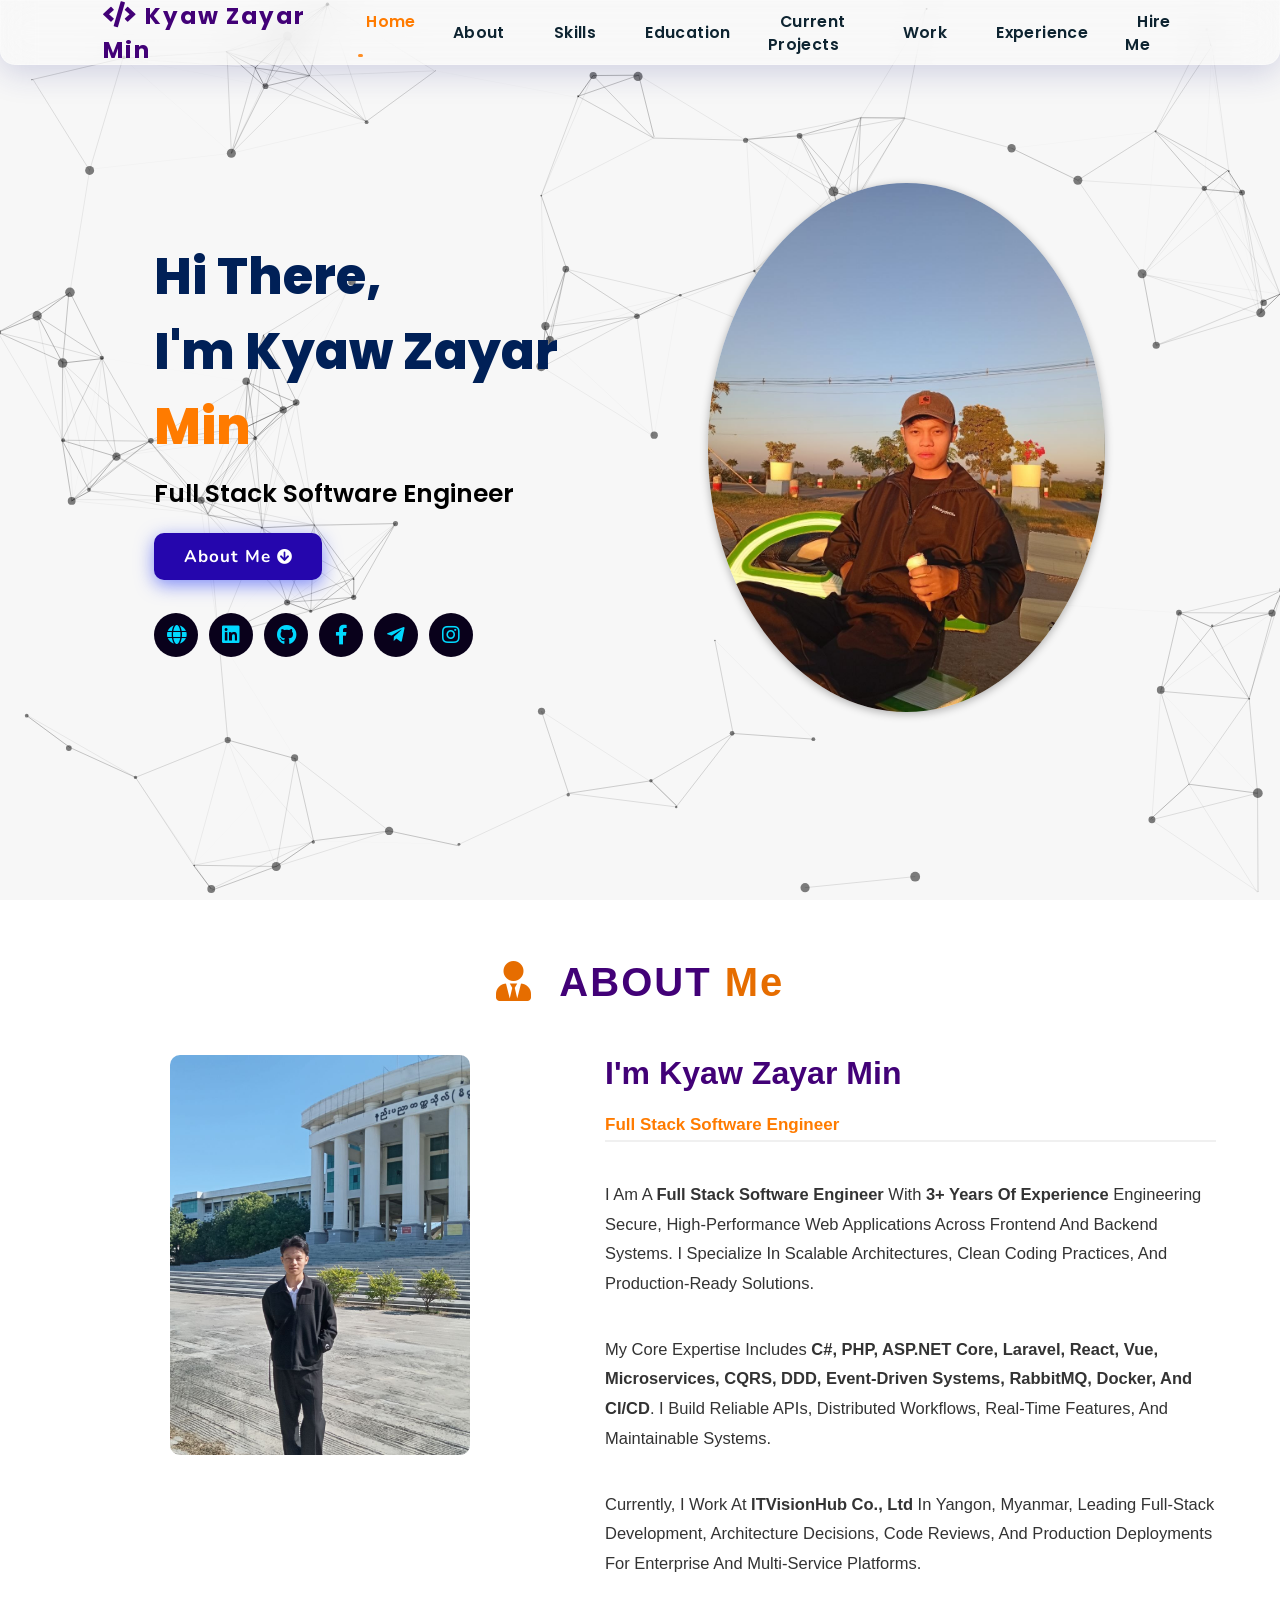
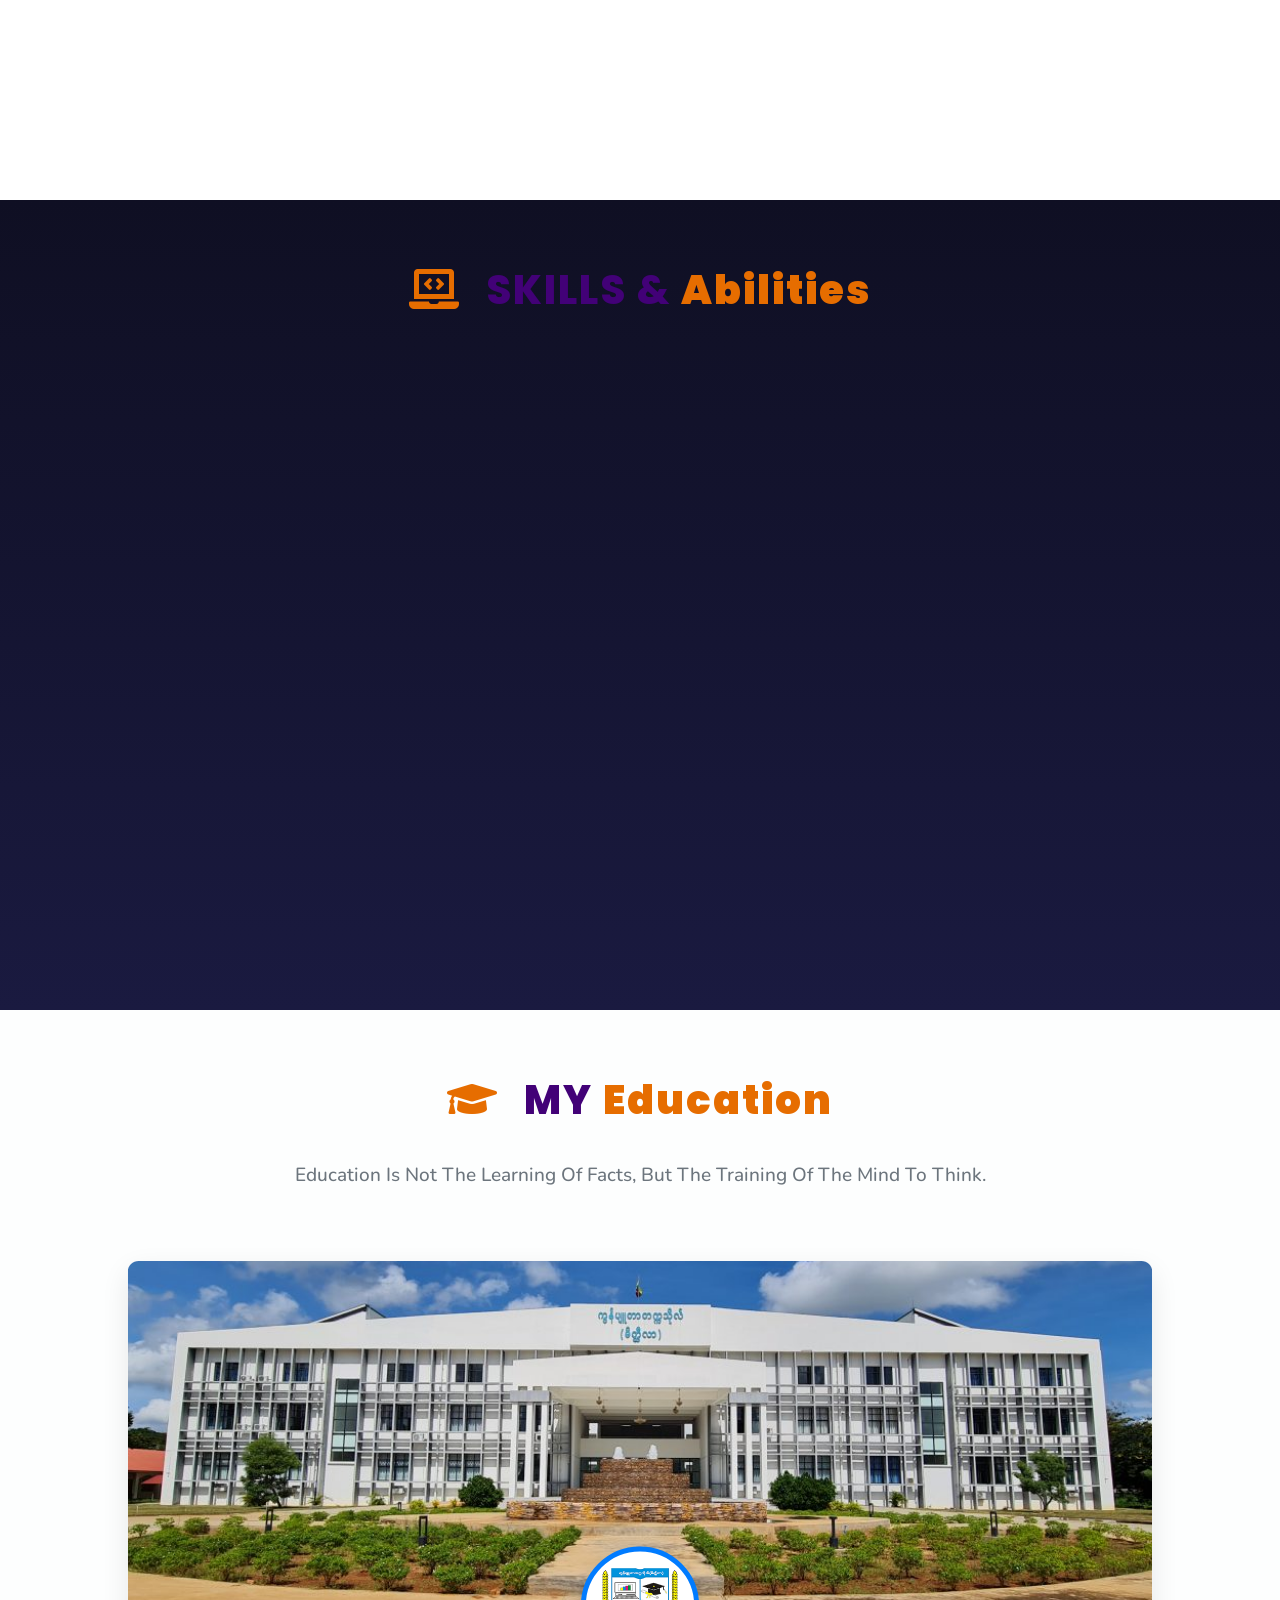
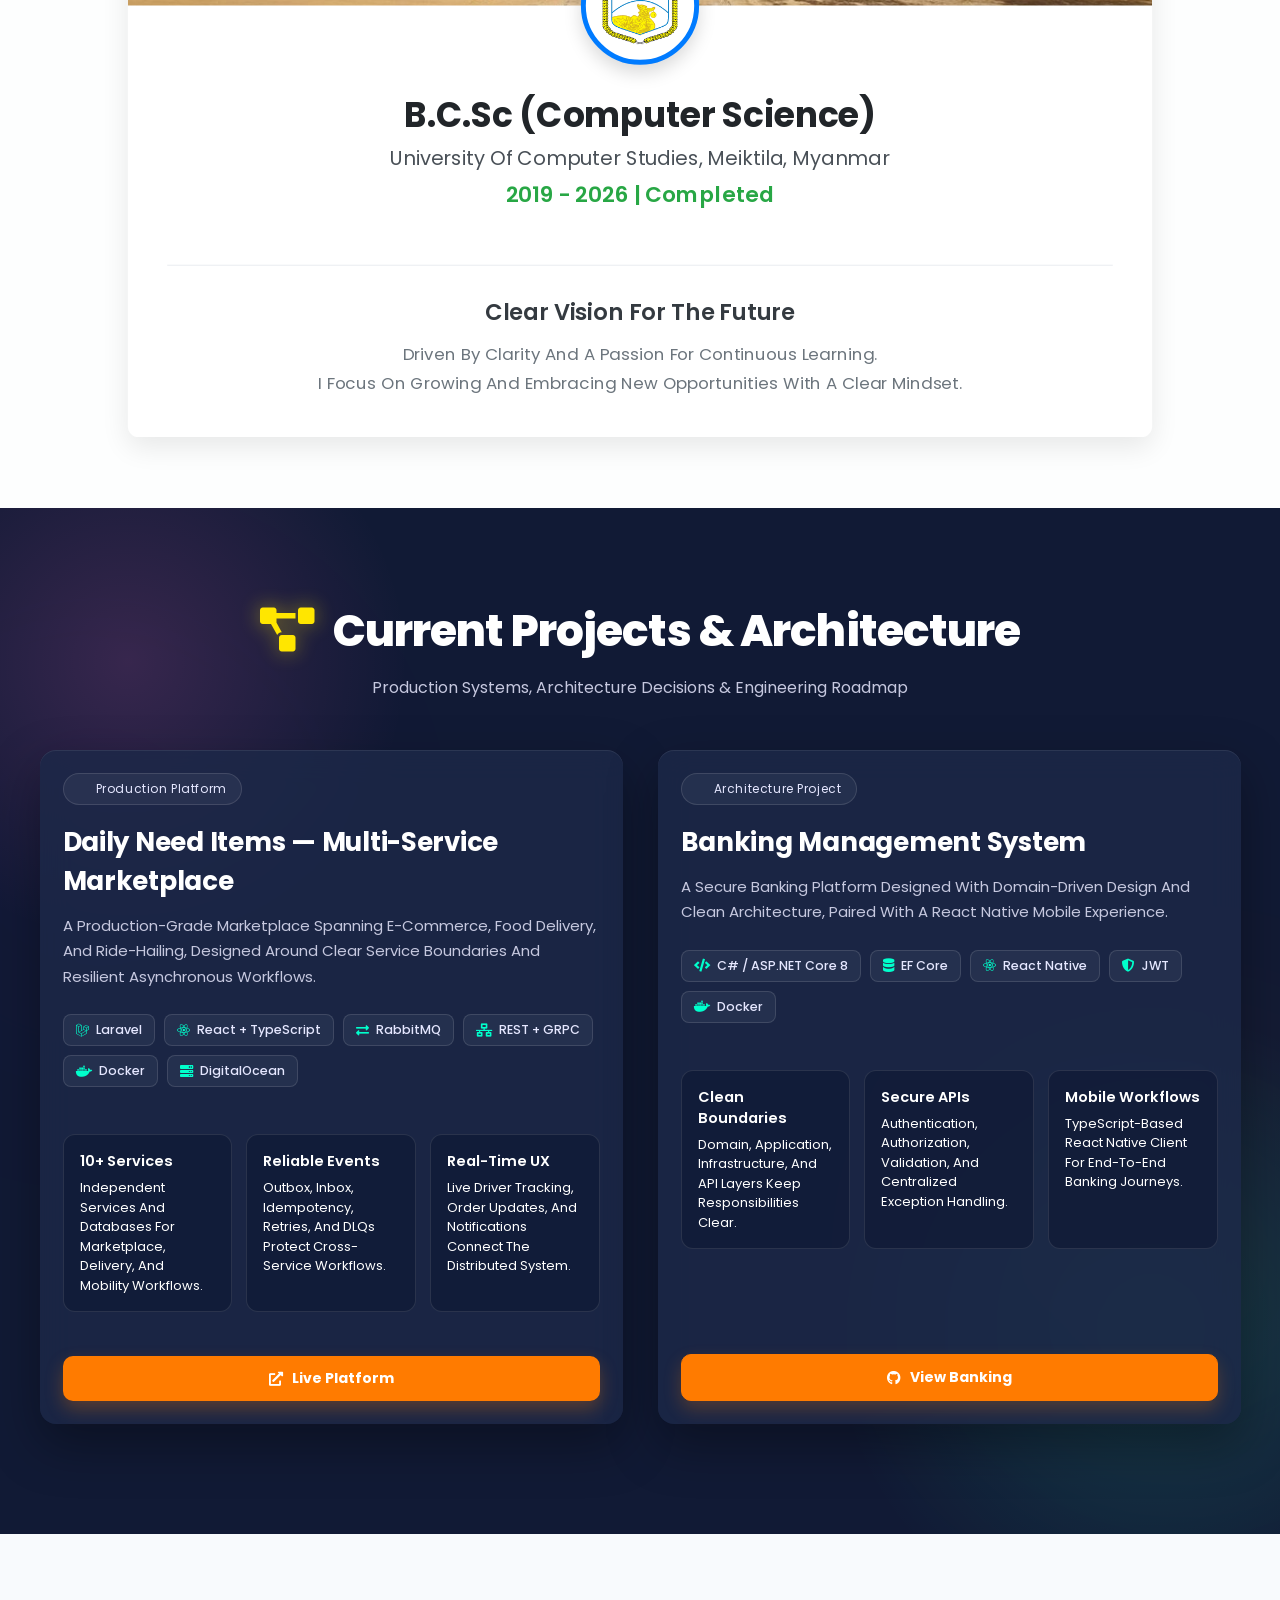
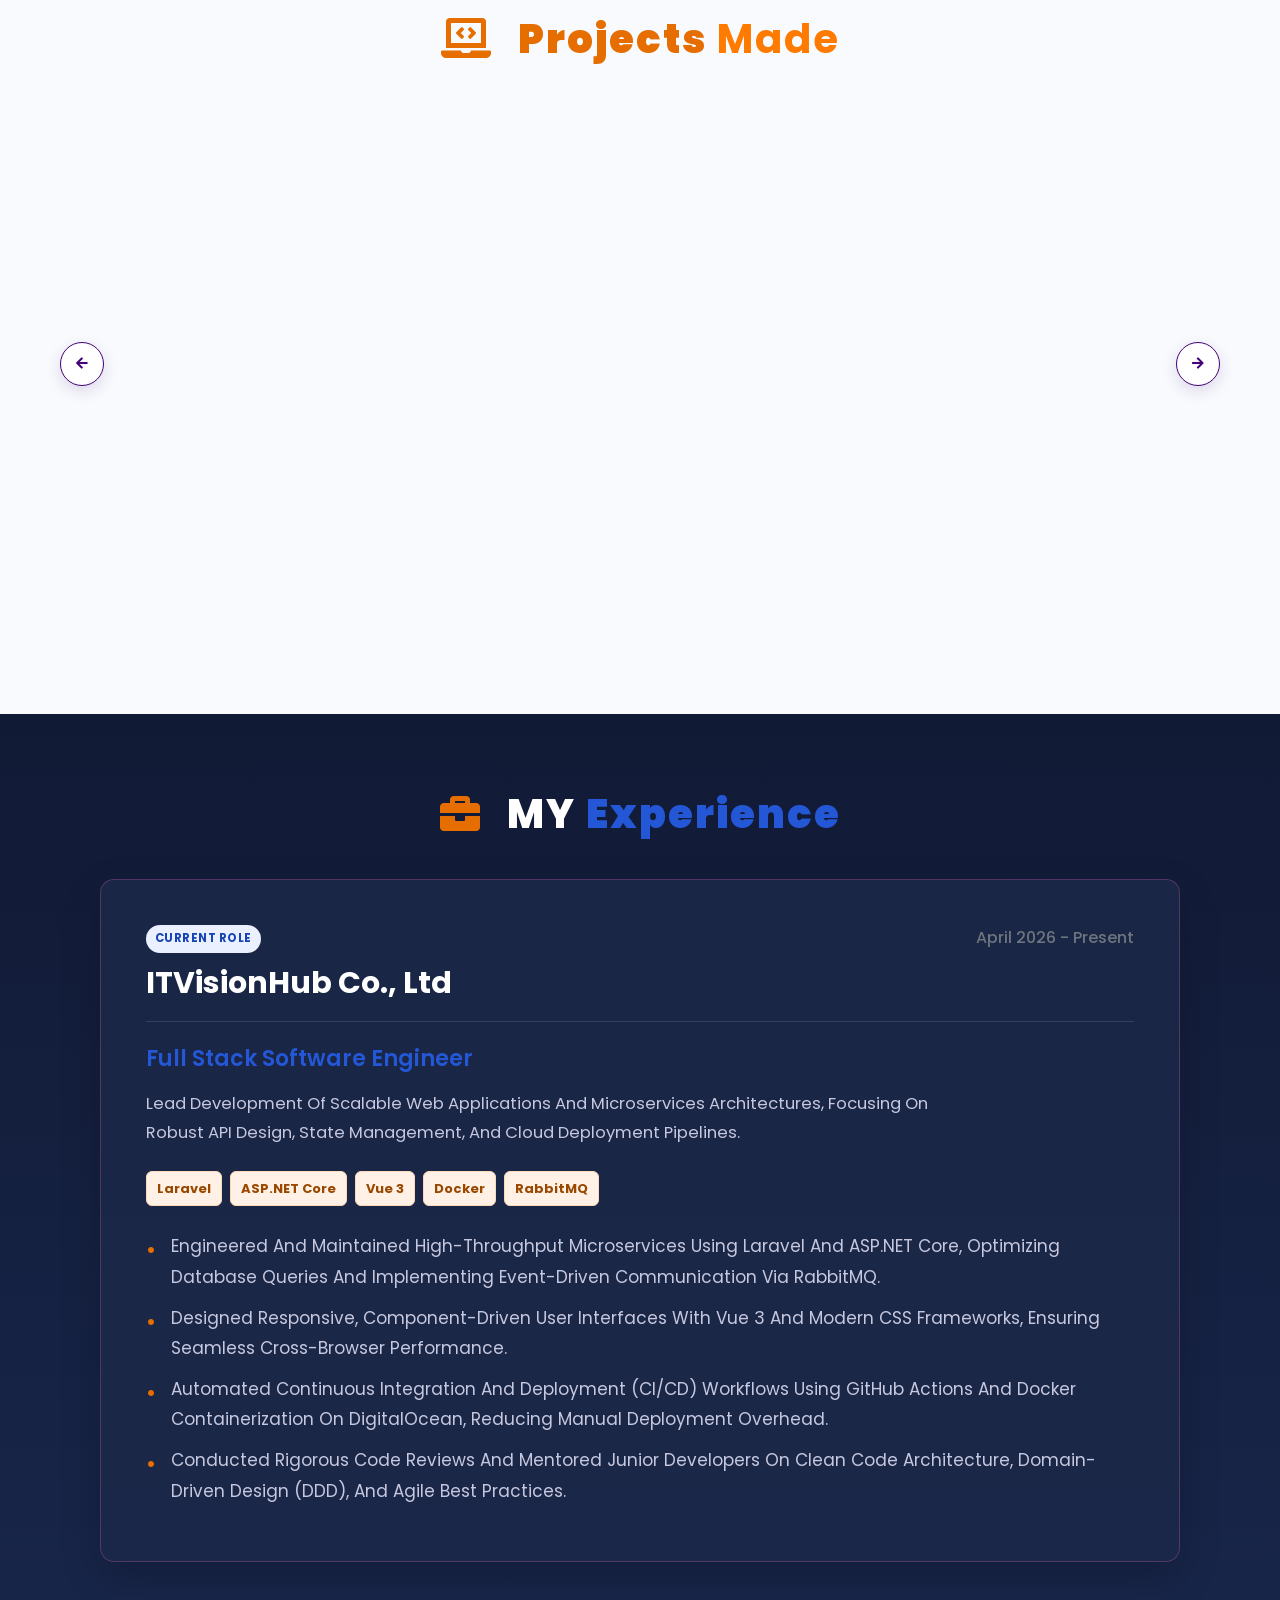
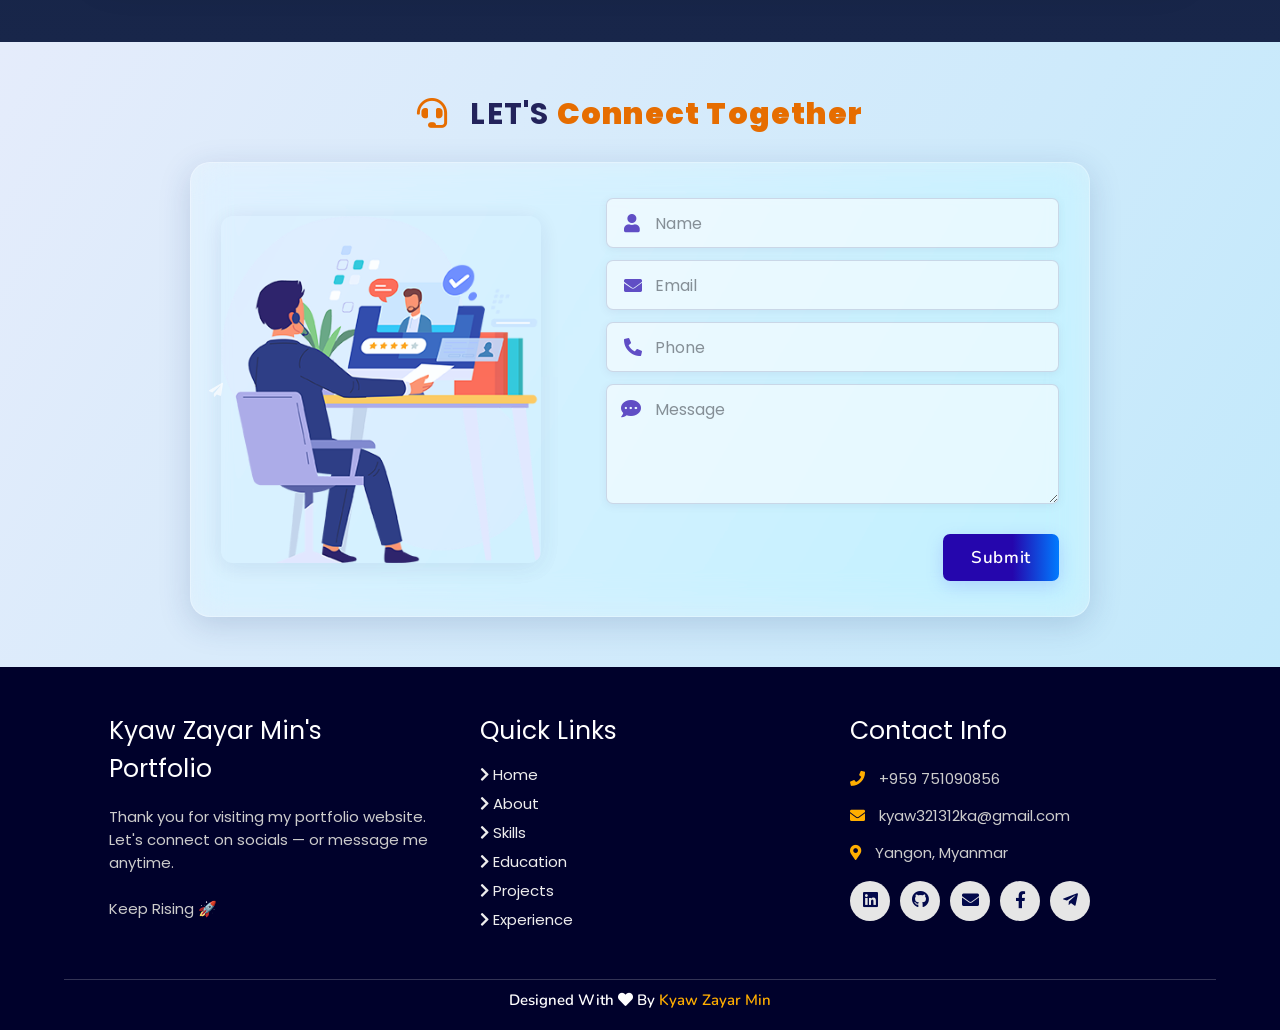
==== commit fd0646b5: "add the contact us feature" ====
--- a/index.html
+++ b/index.html
@@ -527,6 +527,74 @@
     </div>
 </section>
 
+<!-- contact section starts -->
+<section class="contact" id="contact">
+
+  <h2 class="heading"><i class="fas fa-headset"></i> Let's <span>Connect Together</span></h2>
+
+  <div class="container">
+    <div class="content">
+      <div class="image-box">
+        <img draggable="false" src="./assets/images/contact1.png" alt="">
+      </div>
+
+      <!-- Contact Form -->
+      <form id="contact-form">
+        <div class="form-group">
+          <div class="field">
+            <input type="text" name="name" placeholder="Name" required>
+            <i class='fas fa-user'></i>
+          </div>
+          <div class="field">
+            <input type="email" name="email" placeholder="Email" required>
+            <i class='fas fa-envelope'></i>
+          </div>
+          <div class="field">
+            <input type="text" name="phone" placeholder="Phone">
+            <i class='fas fa-phone-alt'></i>
+          </div>
+          <div class="message">
+            <textarea placeholder="Message" name="message" required></textarea>
+            <i class="fas fa-comment-dots"></i>
+          </div>
+
+          <!-- Hidden time input -->
+          <input type="hidden" name="time" id="hidden-time">
+        </div>
+
+        <div class="button-area">
+          <button type="submit">
+            Submit <i class="fa fa-paper-plane"></i>
+          </button>
+        </div>
+      </form>
+    </div>
+  </div>
+
+  <!-- Loading Spinner -->
+  <div id="loading-spinner" class="spinner-overlay" style="display: none;">
+    <div class="spinner"></div>
+  </div>
+
+  <!-- Success Modal -->
+  <div id="success-modal" class="modal" style="display: none;">
+    <div class="modal-content">
+      <span id="close-modal" class="close-button">&times;</span>
+      <div class="modal-icon">
+        <i class="fas fa-check-circle"></i>
+      </div>
+
+      <h3>Your Message Has Been Sent!</h3>
+      <p>I appreciate your message. I'll respond as soon as possible.</p>
+    </div>
+  </div>
+
+</section>
+<!-- contact section ends -->
+
+<!-- EmailJS SDK -->
+<script src="https://cdn.emailjs.com/sdk/3.2.0/email.min.js"></script>
+
 <!-- footer section starts -->
 <section class="footer">
   <div class="box-container">
@@ -593,6 +661,10 @@
 <!-- scroll reveal anim -->
 <script src="https://unpkg.com/scrollreveal"></script>
 
+<script
+      type="text/javascript"
+      src="https://cdn.jsdelivr.net/npm/emailjs-com@3/dist/email.min.js"
+    ></script>
 
 <!-- ==== ALL MAJOR JAVASCRIPT CDNS ENDS ==== -->
 
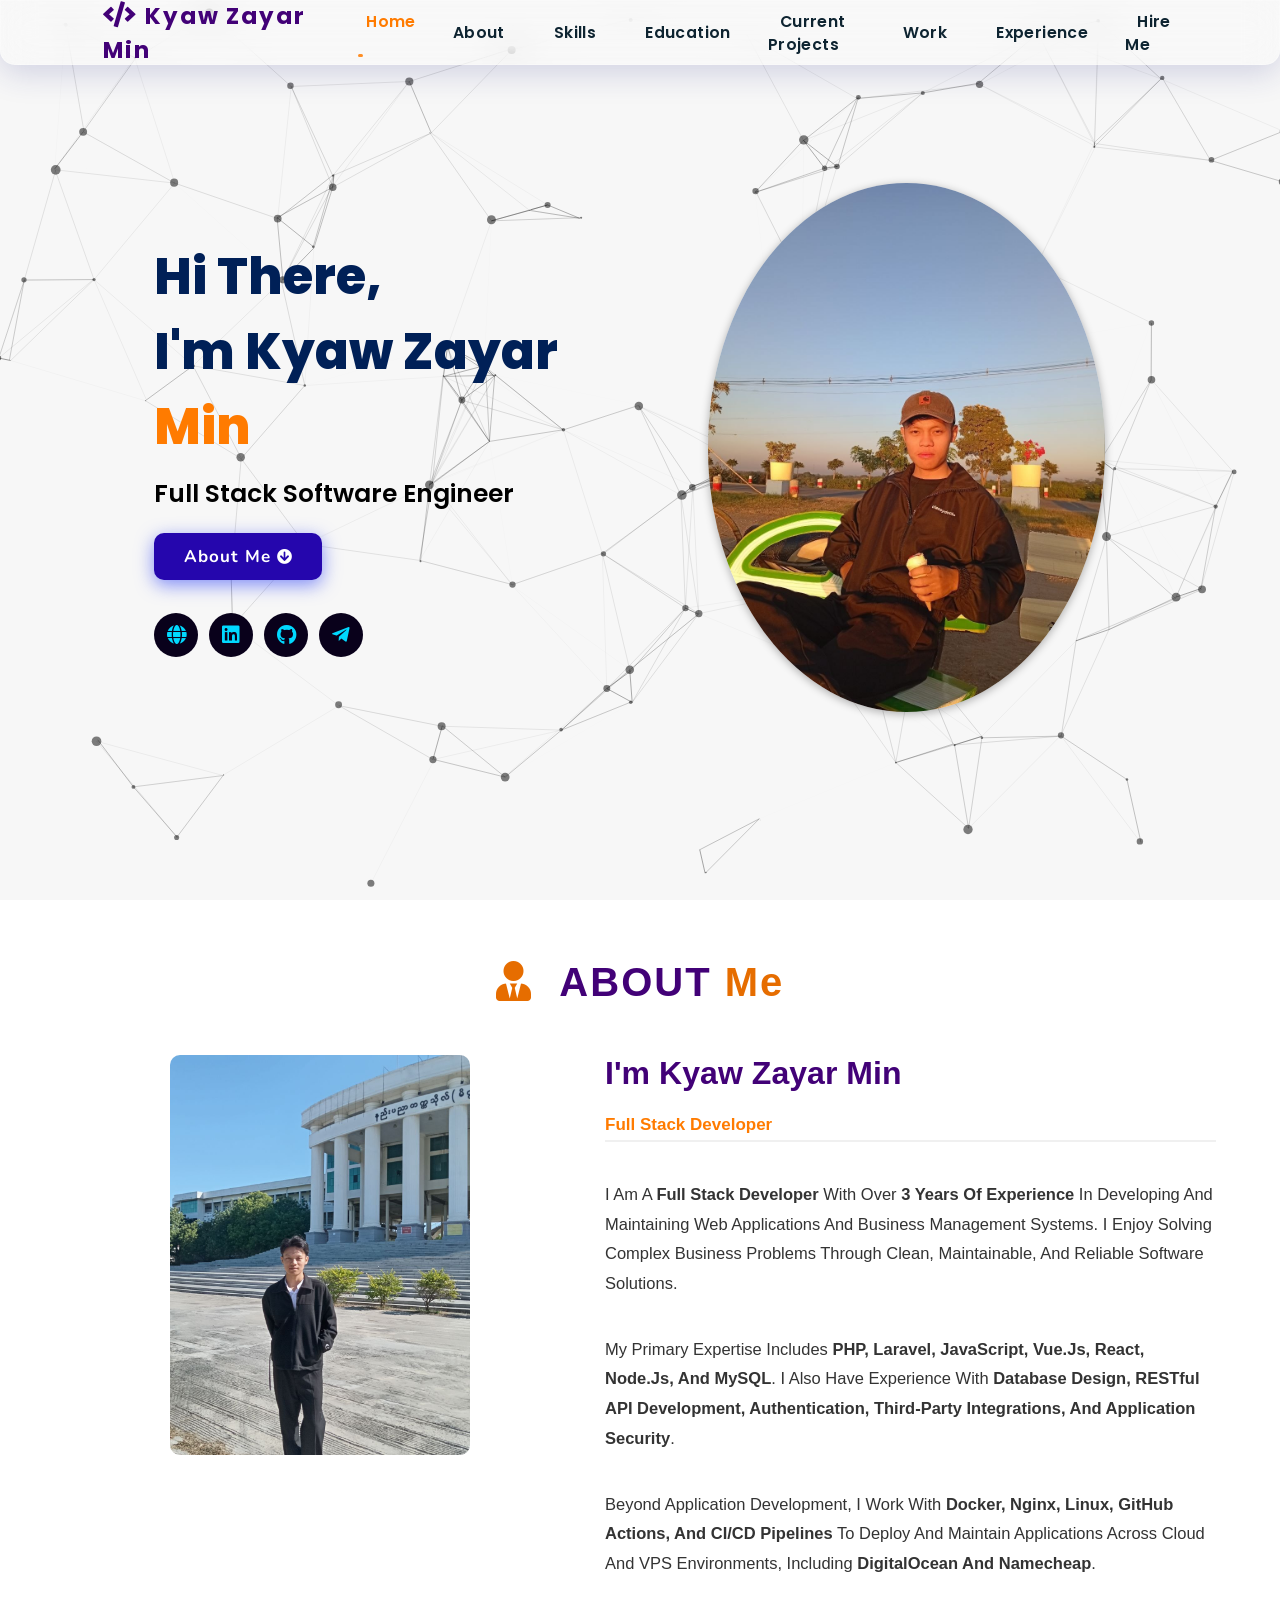
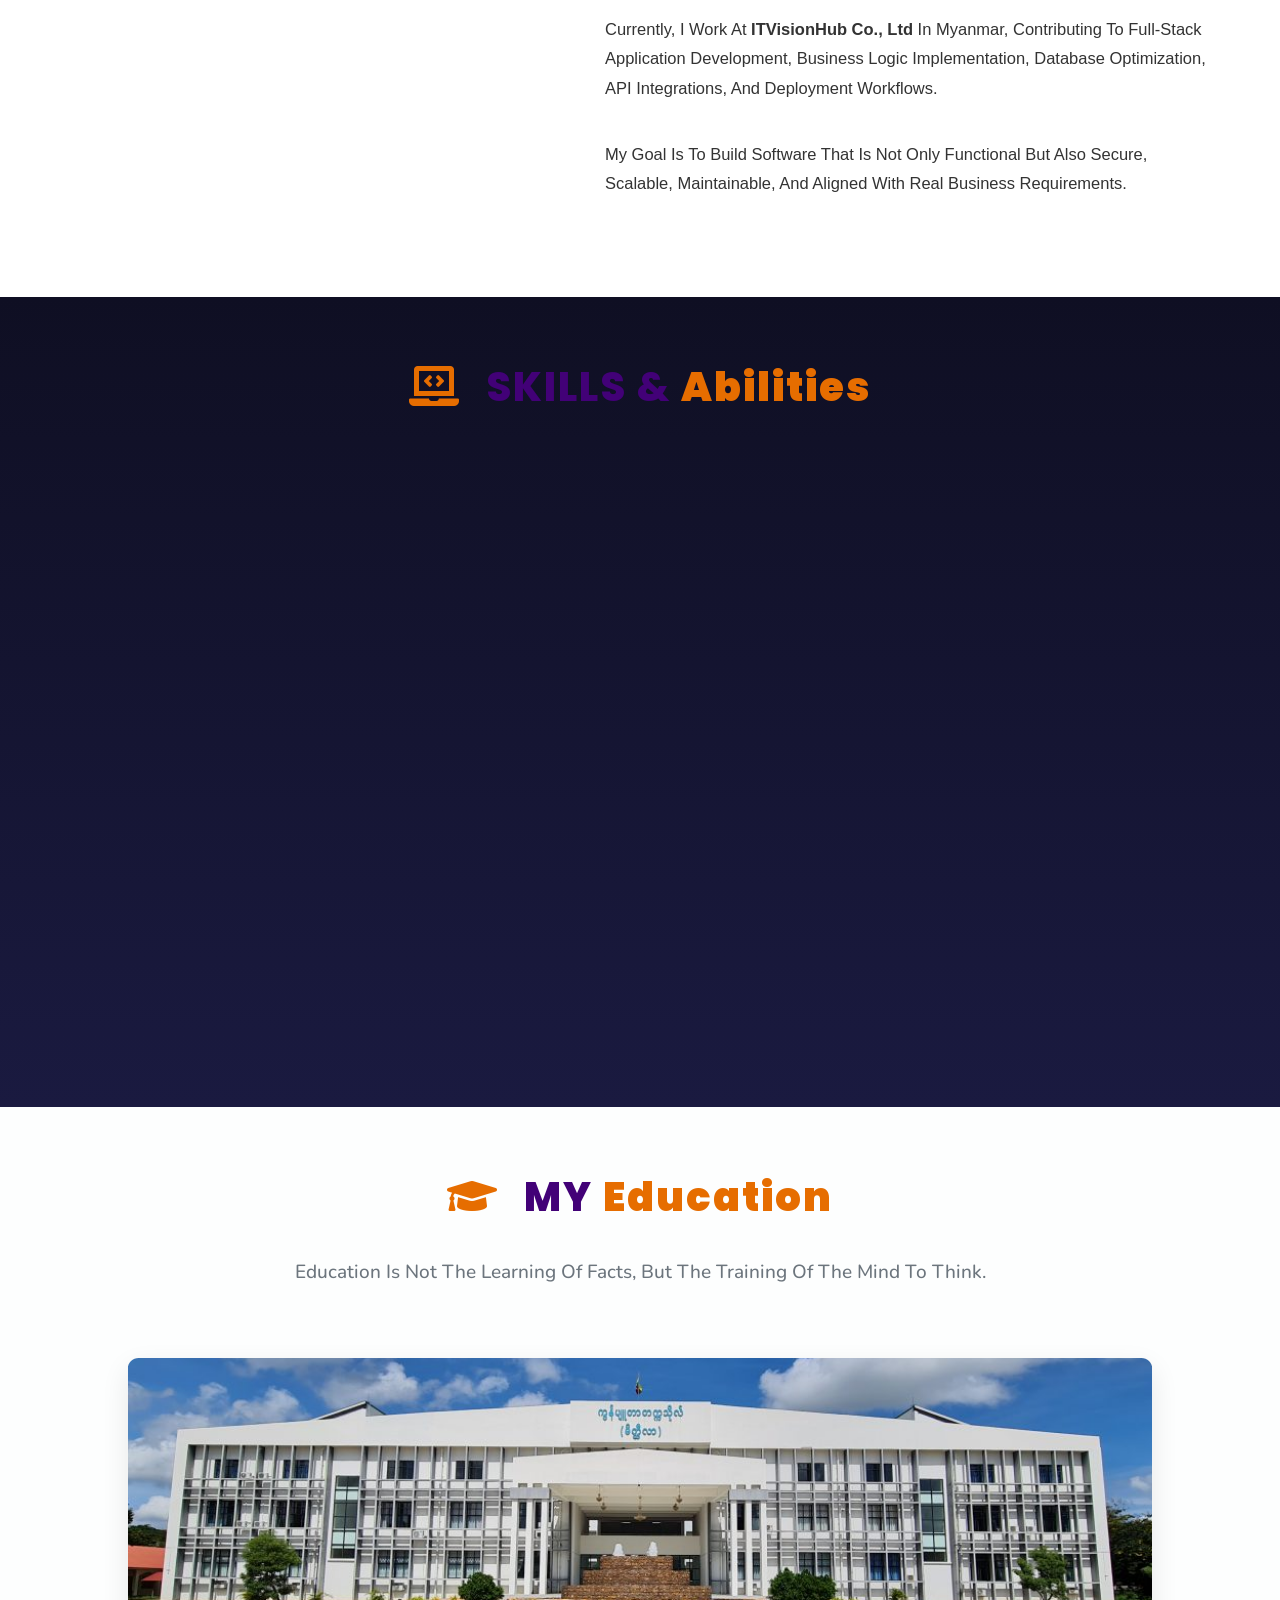
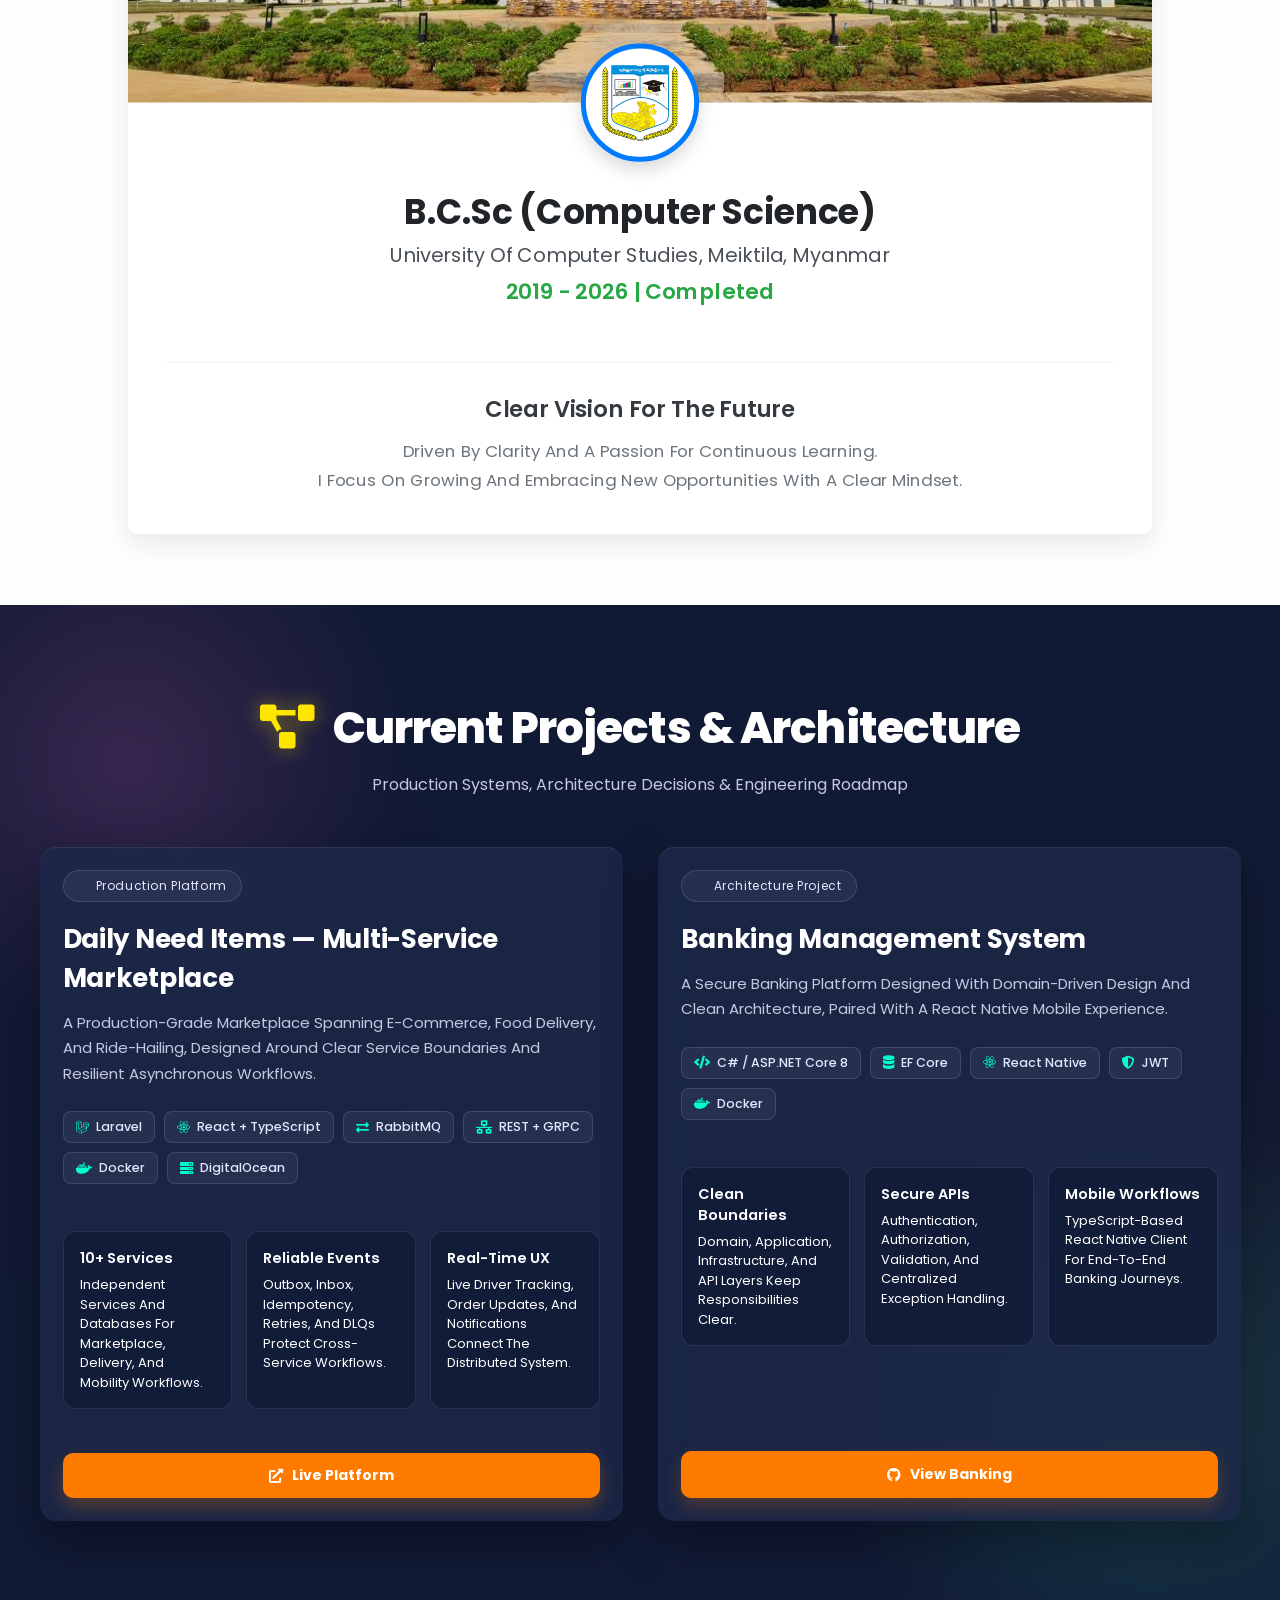
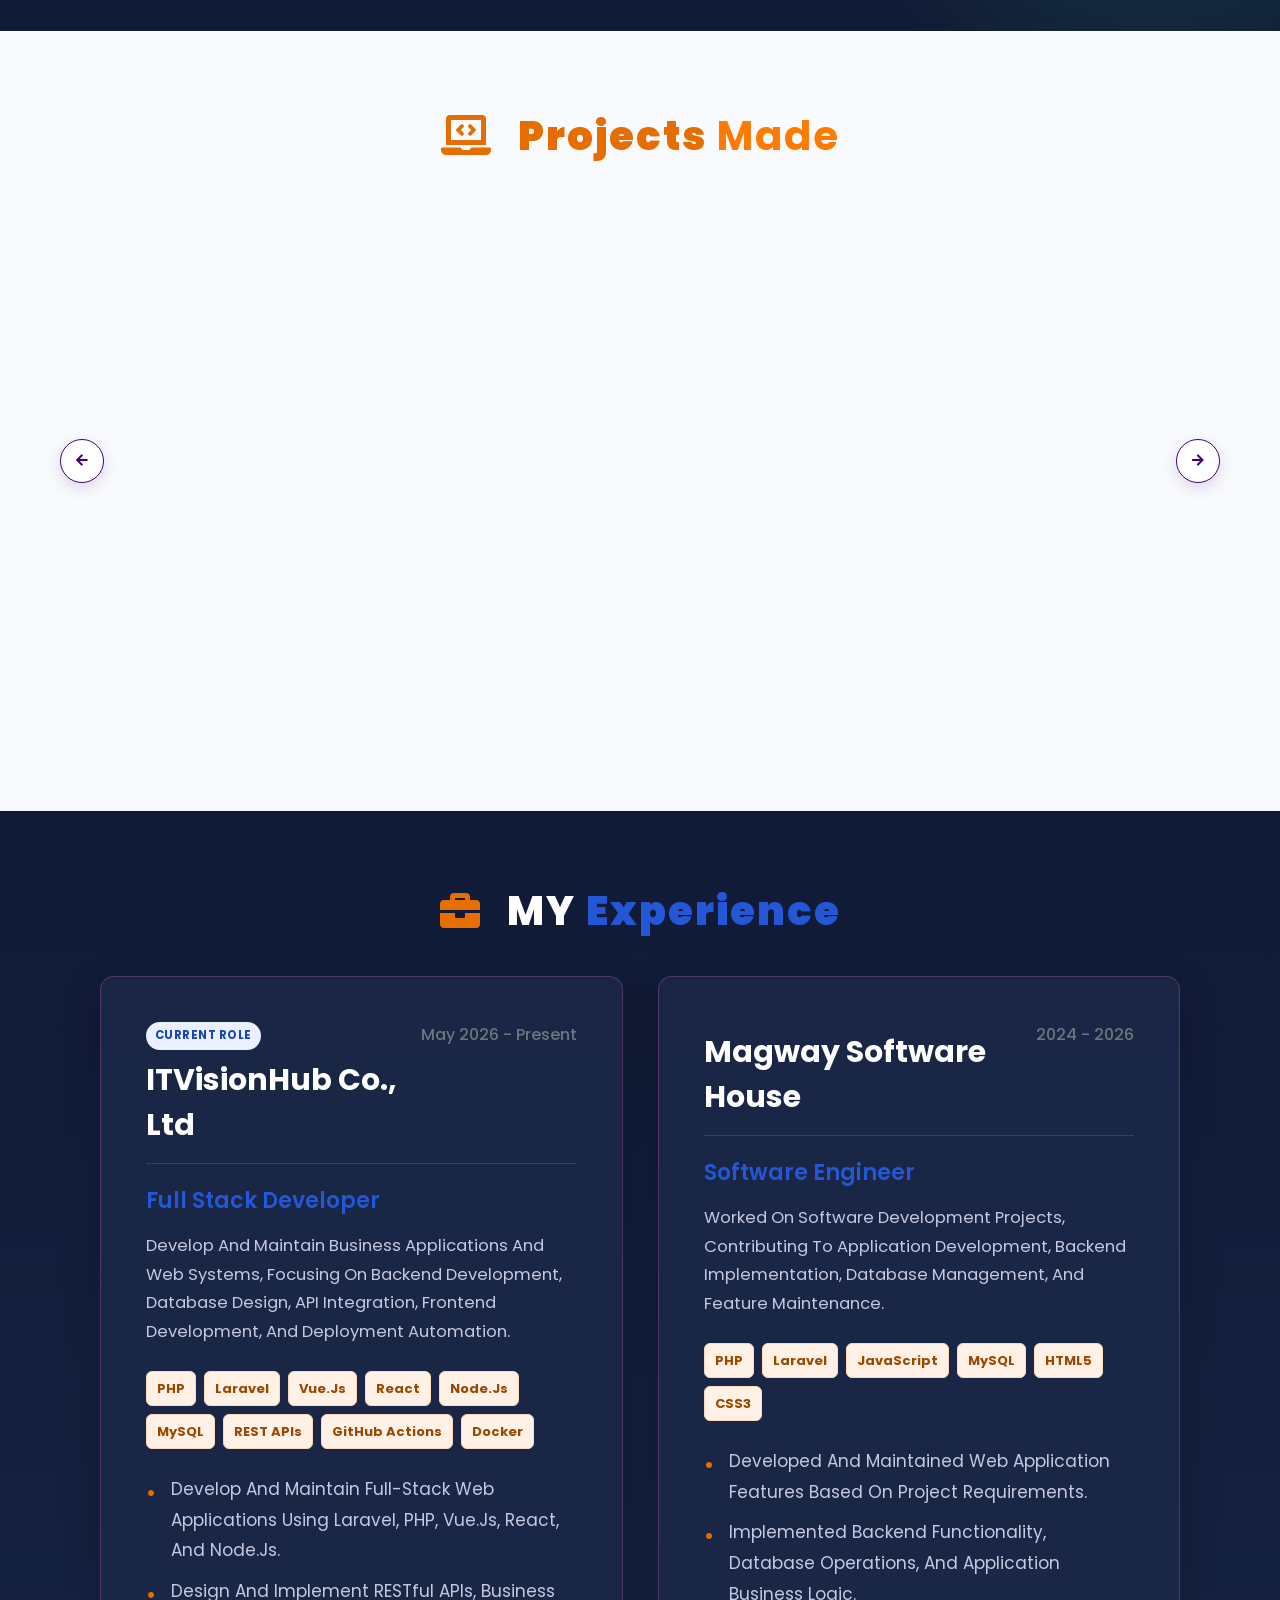
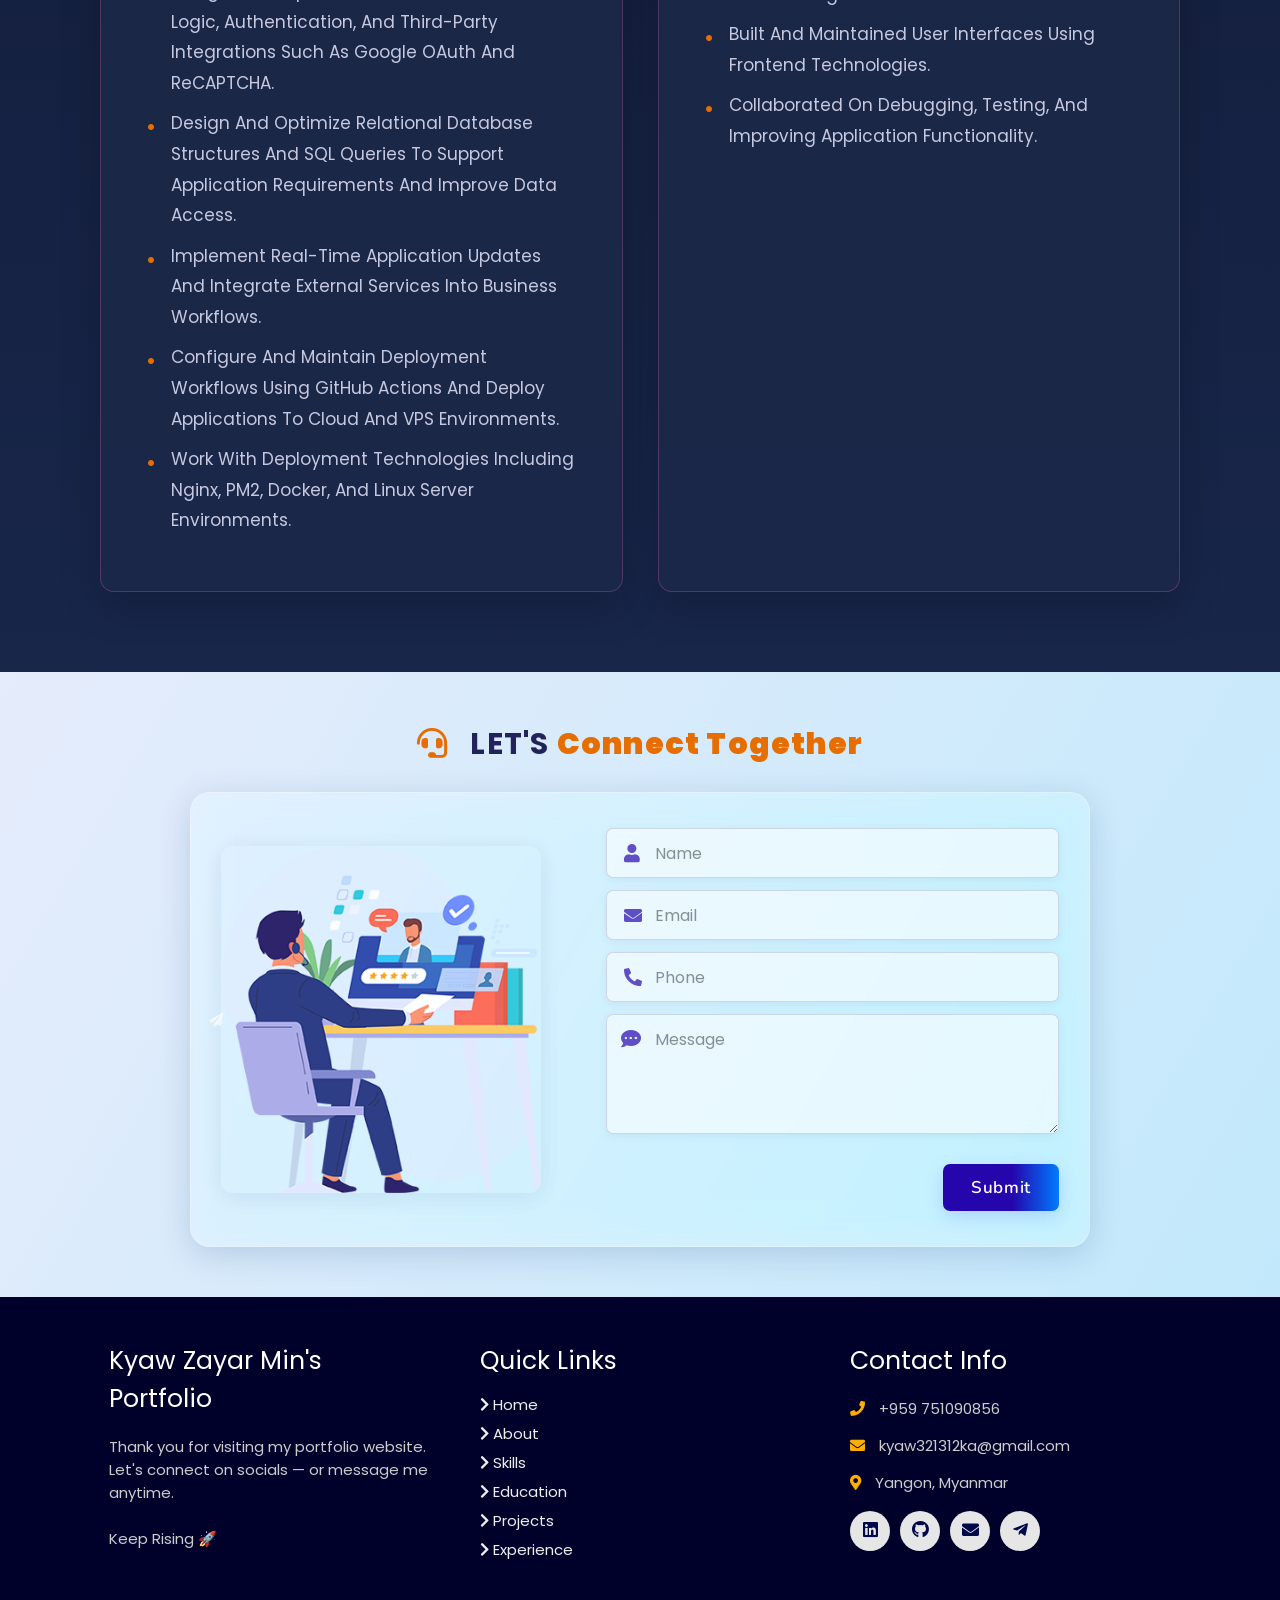
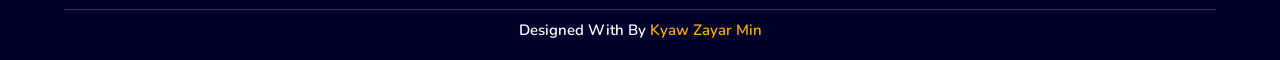
==== commit 8185715b: "update somethings" ====
--- a/index.html
+++ b/index.html
@@ -48,12 +48,12 @@
     </a>
     <div class="socials">
         <ul class="social-icons">
-          <li><a class="website" aria-label="Website" href="https://www.kayzinkhine.com/" target="_blank"><i class="fas fa-globe"></i></a></li>
-          <li><a class="linkedin" aria-label="LinkedIn" href="https://www.linkedin.com/in/kayzinkhaing/" target="_blank"><i class="fab fa-linkedin"></i></a></li> 
-          <li><a class="github" aria-label="GitHub" href="https://github.com/kayzinkhaing" target="_blank"><i class="fab fa-github"></i></a></li>
-          <li><a class="facebook" aria-label="Facebook" href="https://www.facebook.com/kzinkhaing24" target="_blank"><i class="fab fa-facebook-f"></i></a></li>
-          <li><a class="telegram" aria-label="Telegram" href="https://t.me/kzk10131371" target="_blank"><i class="fab fa-telegram-plane"></i></a></li>
-          <li><a class="instagram" aria-label="Instagram" href="https://www.instagram.com/kayzinkhaing13" target="_blank"><i class="fab fa-instagram"></i></a></li>
+          <li><a class="website" aria-label="Website" href="https://kyaw321312ka-del.github.io/my-portfolio" target="_blank"><i class="fas fa-globe"></i></a></li>
+          <li><a class="linkedin" aria-label="LinkedIn" href="https://www.linkedin.com/in/kyaw-kyaw-72a9a6439" target="_blank"><i class="fab fa-linkedin"></i></a></li> 
+          <li><a class="github" aria-label="GitHub" href="https://github.com/kyaw321312ka-del" target="_blank"><i class="fab fa-github"></i></a></li>
+         
+          <li><a class="telegram" aria-label="Telegram" href="https://t.me/jhunjhun2003" target="_blank"><i class="fab fa-telegram-plane"></i></a></li>
+          
         </ul>
       </div>
     </div>
@@ -64,39 +64,69 @@
 <!-- hero section ends -->
 
 <!-- about section starts -->
+
 <section class="about" id="about">
-    <h2 class="heading"><i class="fas fa-user-tie"></i> About <span>Me</span></h2>
-    
+    <h2 class="heading">
+        <i class="fas fa-user-tie"></i> About <span>Me</span>
+    </h2>
+
     <div class="row">
         <!-- Profile Image -->
         <div class="image">
-            <img draggable="false" class="tilt" src="./assets/images/photo_2026-11-13_22-44-30.jpg" alt="Kyaw Zayar Min">
+            <img
+                draggable="false"
+                class="tilt"
+                src="./assets/images/photo_2026-11-13_22-44-30.jpg"
+                alt="Kyaw Zayar Min"
+            >
         </div>
 
         <!-- Content -->
         <div class="content">
             <h3>I'm Kyaw Zayar Min</h3>
-            <span class="tag">Full Stack Software Engineer</span>
+            <span class="tag">Full Stack Developer</span>
 
             <p>
-                I am a <strong>Full Stack Software Engineer</strong> with <strong>3+ years of experience</strong> engineering secure,
-                high-performance web applications across frontend and backend systems. I specialize in scalable architectures,
-                clean coding practices, and production-ready solutions.
+                I am a <strong>Full Stack Developer</strong> with over
+                <strong>3 years of experience</strong> in developing and
+                maintaining web applications and business management systems.
+                I enjoy solving complex business problems through clean,
+                maintainable, and reliable software solutions.
             </p>
 
             <p>
-                My core expertise includes <strong>C#, PHP, ASP.NET Core, Laravel, React, Vue, microservices, CQRS, DDD,
-                event-driven systems, RabbitMQ, Docker, and CI/CD</strong>. I build reliable APIs, distributed workflows,
-                real-time features, and maintainable systems.
+                My primary expertise includes
+                <strong>PHP, Laravel, JavaScript, Vue.js, React, Node.js,
+                and MySQL</strong>. I also have experience with
+                <strong>database design, RESTful API development,
+                authentication, third-party integrations, and application
+                security</strong>.
             </p>
 
             <p>
-                Currently, I work at <strong>ITVisionHub Co., Ltd</strong> in Yangon, Myanmar, leading full-stack development,
-                architecture decisions, code reviews, and production deployments for enterprise and multi-service platforms.
+                Beyond application development, I work with
+                <strong>Docker, Nginx, Linux, GitHub Actions, and CI/CD
+                pipelines</strong> to deploy and maintain applications
+                across cloud and VPS environments, including
+                <strong>DigitalOcean and Namecheap</strong>.
             </p>
-        </div>
-    </div>
-</section>
+
+            <p>
+                Currently, I work at <strong>ITVisionHub Co., Ltd</strong>
+                in Myanmar, contributing to full-stack application
+                development, business logic implementation, database
+                optimization, API integrations, and deployment workflows.
+            </p>
+
+            <p>
+                My goal is to build software that is not only functional
+                but also secure, scalable, maintainable, and aligned
+                with real business requirements.
+            </p>
+        </div>
+    </div>
+</section>
+
 <!-- about section ends -->
 
 <!-- skills section starts -->
@@ -493,39 +523,132 @@
     </article>
 </div>
 
+
 <section class="experience experience-light" id="experience">
-    <h2 class="heading"><i class="fas fa-briefcase"></i> My <span>Experience</span></h2>
+    <h2 class="heading">
+        <i class="fas fa-briefcase"></i> My <span>Experience</span>
+    </h2>
+
     <div class="experience-grid">
+
+        <!-- Current Experience -->
         <article class="experience-card active-role experience-light-card">
             <div class="card-header">
                 <div class="company-info">
                     <span class="experience-badge">Current Role</span>
                     <h3>ITVisionHub Co., Ltd</h3>
                 </div>
-                <time class="job-duration" datetime="2023-04">April 2026 - Present</time>
-            </div>
+                <time class="job-duration" datetime="2026-05">
+                    May 2026 - Present
+                </time>
+            </div>
+
             <div class="card-body">
-                <h4>Full Stack Software Engineer</h4>
-                <p class="role-summary">Lead development of scalable web applications and microservices architectures, focusing on robust API design, state management, and cloud deployment pipelines.</p>
+                <h4>Full Stack Developer</h4>
+
+                <p class="role-summary">
+                    Develop and maintain business applications and web systems,
+                    focusing on backend development, database design, API
+                    integration, frontend development, and deployment automation.
+                </p>
 
                 <div class="experience-highlights" aria-label="Technologies used">
+                    <span class="tag">PHP</span>
                     <span class="tag">Laravel</span>
-                    <span class="tag">ASP.NET Core</span>
-                    <span class="tag">Vue 3</span>
+                    <span class="tag">Vue.js</span>
+                    <span class="tag">React</span>
+                    <span class="tag">Node.js</span>
+                    <span class="tag">MySQL</span>
+                    <span class="tag">REST APIs</span>
+                    <span class="tag">GitHub Actions</span>
                     <span class="tag">Docker</span>
-                    <span class="tag">RabbitMQ</span>
                 </div>
 
                 <ul>
-                    <li>Engineered and maintained high-throughput microservices using Laravel and ASP.NET Core, optimizing database queries and implementing event-driven communication via RabbitMQ.</li>
-                    <li>Designed responsive, component-driven user interfaces with Vue 3 and modern CSS frameworks, ensuring seamless cross-browser performance.</li>
-                    <li>Automated continuous integration and deployment (CI/CD) workflows using GitHub Actions and Docker containerization on DigitalOcean, reducing manual deployment overhead.</li>
-                    <li>Conducted rigorous code reviews and mentored junior developers on clean code architecture, Domain-Driven Design (DDD), and Agile best practices.</li>
+                    <li>
+                        Develop and maintain full-stack web applications using
+                        Laravel, PHP, Vue.js, React, and Node.js.
+                    </li>
+                    <li>
+                        Design and implement RESTful APIs, business logic,
+                        authentication, and third-party integrations such as
+                        Google OAuth and reCAPTCHA.
+                    </li>
+                    <li>
+                        Design and optimize relational database structures
+                        and SQL queries to support application requirements
+                        and improve data access.
+                    </li>
+                    <li>
+                        Implement real-time application updates and integrate
+                        external services into business workflows.
+                    </li>
+                    <li>
+                        Configure and maintain deployment workflows using
+                        GitHub Actions and deploy applications to cloud and
+                        VPS environments.
+                    </li>
+                    <li>
+                        Work with deployment technologies including Nginx,
+                        PM2, Docker, and Linux server environments.
+                    </li>
                 </ul>
             </div>
         </article>
-    </div>
-</section>
+
+        <!-- Previous Experience -->
+        <article class="experience-card experience-light-card">
+            <div class="card-header">
+                <div class="company-info">
+                    <h3>Magway Software House</h3>
+                </div>
+                <time class="job-duration">
+                    2024 - 2026
+                </time>
+            </div>
+
+            <div class="card-body">
+                <h4>Software Engineer</h4>
+
+                <p class="role-summary">
+                    Worked on software development projects, contributing
+                    to application development, backend implementation,
+                    database management, and feature maintenance.
+                </p>
+
+                <div class="experience-highlights" aria-label="Technologies used">
+                    <span class="tag">PHP</span>
+                    <span class="tag">Laravel</span>
+                    <span class="tag">JavaScript</span>
+                    <span class="tag">MySQL</span>
+                    <span class="tag">HTML5</span>
+                    <span class="tag">CSS3</span>
+                </div>
+
+                <ul>
+                    <li>
+                        Developed and maintained web application features
+                        based on project requirements.
+                    </li>
+                    <li>
+                        Implemented backend functionality, database
+                        operations, and application business logic.
+                    </li>
+                    <li>
+                        Built and maintained user interfaces using
+                        frontend technologies.
+                    </li>
+                    <li>
+                        Collaborated on debugging, testing, and improving
+                        application functionality.
+                    </li>
+                </ul>
+            </div>
+        </article>
+
+    </div>
+</section>
+
 
 <!-- contact section starts -->
 <section class="contact" id="contact">
@@ -620,19 +743,18 @@
       <p><i class="fas fa-envelope"></i> kyaw321312ka@gmail.com</p>
       <p><i class="fas fa-map-marker-alt"></i> Yangon, Myanmar</p>
       <div class="share">
-        <a href="https://www.linkedin.com/in/kayzinkhaing" class="fab fa-linkedin" target="_blank" aria-label="LinkedIn"></a>
-        <a href="https://github.com/kayzinkhaing" class="fab fa-github" target="_blank" aria-label="GitHub"></a>
+        <a href="https://www.linkedin.com/in/kyaw-kyaw-72a9a6439" class="fab fa-linkedin" target="_blank" aria-label="LinkedIn"></a>
+        <a href="https://github.com/kyaw321312ka-del" class="fab fa-github" target="_blank" aria-label="GitHub"></a>
         <a href="mailto:kyaw321312ka@gmail.com" class="fas fa-envelope" target="_blank" aria-label="Mail"></a>
-        <a href="https://www.facebook.com/kzinkhaing24" class="fab fa-facebook-f" target="_blank" aria-label="Facebook"></a>
-        <a href="https://t.me/kzk10131371" class="fab fa-telegram-plane" target="_blank" aria-label="Telegram"></a>
+        <a href="https://t.me/jhunjhun2003" class="fab fa-telegram-plane" target="_blank" aria-label="Telegram"></a>
       </div>
     </div>
 
   </div>
 
   <div class="credit">
-    Designed with <i class="fas fa-heart animated-heart"></i> by
-    <a href="https://www.linkedin.com/in/kayzinkhaing" target="_blank">Kyaw Zayar Min</a>
+    Designed with </i> by
+    <a href="https://www.linkedin.com/in/kyaw-kyaw-72a9a6439" target="_blank">Kyaw Zayar Min</a>
   </div>
 </section>
 <!-- footer section ends -->
@@ -668,7 +790,7 @@
 
 <!-- ==== ALL MAJOR JAVASCRIPT CDNS ENDS ==== -->
 
-<script src="./assets/js/script.js?v=6"></script>
+<script src="./assets/js/script.js?v=8"></script>
 
 </body>
 </html>
--- a/assets/css/style.css
+++ b/assets/css/style.css
@@ -575,81 +575,86 @@
   }
 }
 
-/* Grid layout for skills */
+/* Group skills by area */
 .skills-grid {
   display: grid;
-  grid-template-columns: repeat(7, minmax(0, 1fr));
-  gap: 1rem;
+  grid-template-columns: repeat(2, minmax(0, 1fr));
+  gap: 1.6rem;
   width: 100%;
-  max-width: 980px;
+  max-width: 1100px;
   margin: 0 auto;
 }
 
-/* Glass effect skill card */
-.skills-grid .bar {
+.skill-category {
   backdrop-filter: blur(10px);
   background: rgba(255, 255, 255, 0.05);
   border: 1px solid rgba(255, 255, 255, 0.08);
   border-radius: 1rem;
-  padding: 1.5rem 0.8rem;
-  text-align: center;
-  transition: transform 0.3s ease, box-shadow 0.3s ease;
+  padding: 2rem;
+  transition: transform 0.3s ease, border-color 0.3s ease, box-shadow 0.3s ease;
   box-shadow: 0 6px 18px rgba(0, 0, 0, 0.3);
 }
 
-.skills-grid .bar:hover {
-  transform: translateY(-10px);
+.skill-category:hover {
+  transform: translateY(-4px);
+  border-color: rgba(255, 123, 0, 0.5);
   box-shadow: 0 12px 30px rgba(0, 0, 0, 0.5);
 }
 
-/* Icon and label */
-.skills-grid .bar .info {
+.skill-category h3 {
+  margin-bottom: 1rem;
+  color: #ff9a3c;
+  font-size: 1.8rem;
+  font-weight: 700;
+}
+
+.skill-list {
   display: flex;
-  flex-direction: column;
+  flex-wrap: wrap;
   align-items: center;
-  gap: 1rem;
-}
-
-.skills-grid .bar .info img {
-  width: 52px;
-  height: 52px;
+  gap: 0.8rem 1rem;
+  margin: 0;
+  color: #e0e0ff;
+  font-size: 1.5rem;
+  font-family: "Poppins", sans-serif;
+  line-height: 1.8;
+}
+
+.skill-item {
+  display: inline-flex;
+  align-items: center;
+  gap: 0.6rem;
+  white-space: nowrap;
+}
+
+.skill-item:not(:last-child)::after {
+  content: "·";
+  margin-left: 0.2rem;
+  color: #ff9a3c;
+  font-weight: 700;
+}
+
+.skill-item img {
+  width: 2rem;
+  height: 2rem;
   object-fit: contain;
-}
-
-.skills-grid .bar .info .skill-icon {
-  color: var(--skill-color, #ffe600);
-  font-size: 3.8rem;
-  height: 52px;
-  line-height: 52px;
-  text-shadow: 0 1px 8px rgba(0, 0, 0, .2);
-}
-
-.skills-grid .bar .info span {
-  font-size: 1.25rem;
-  font-weight: 500;
-  font-family: "Poppins", sans-serif;
-  color: #e0e0ff;
 }
 
 /* Responsive */
 @media screen and (max-width: 768px) {
   .skills-grid {
-    grid-template-columns: repeat(2, 1fr);
+    grid-template-columns: 1fr;
     gap: 1.2rem;
   }
 
-  .skills-grid .bar {
-    padding: 1.5rem 0.8rem;
-  }
-
-  .skills-grid .bar .info span {
-    font-size: 1.2rem;
+  .skill-category {
+    padding: 1.6rem;
   }
 }
 
 @media screen and (min-width: 769px) and (max-width: 1100px) {
   .skills-grid {
-    grid-template-columns: repeat(4, minmax(0, 1fr));
+    max-width: 900px;
   }
 }
 /* skills section ends */
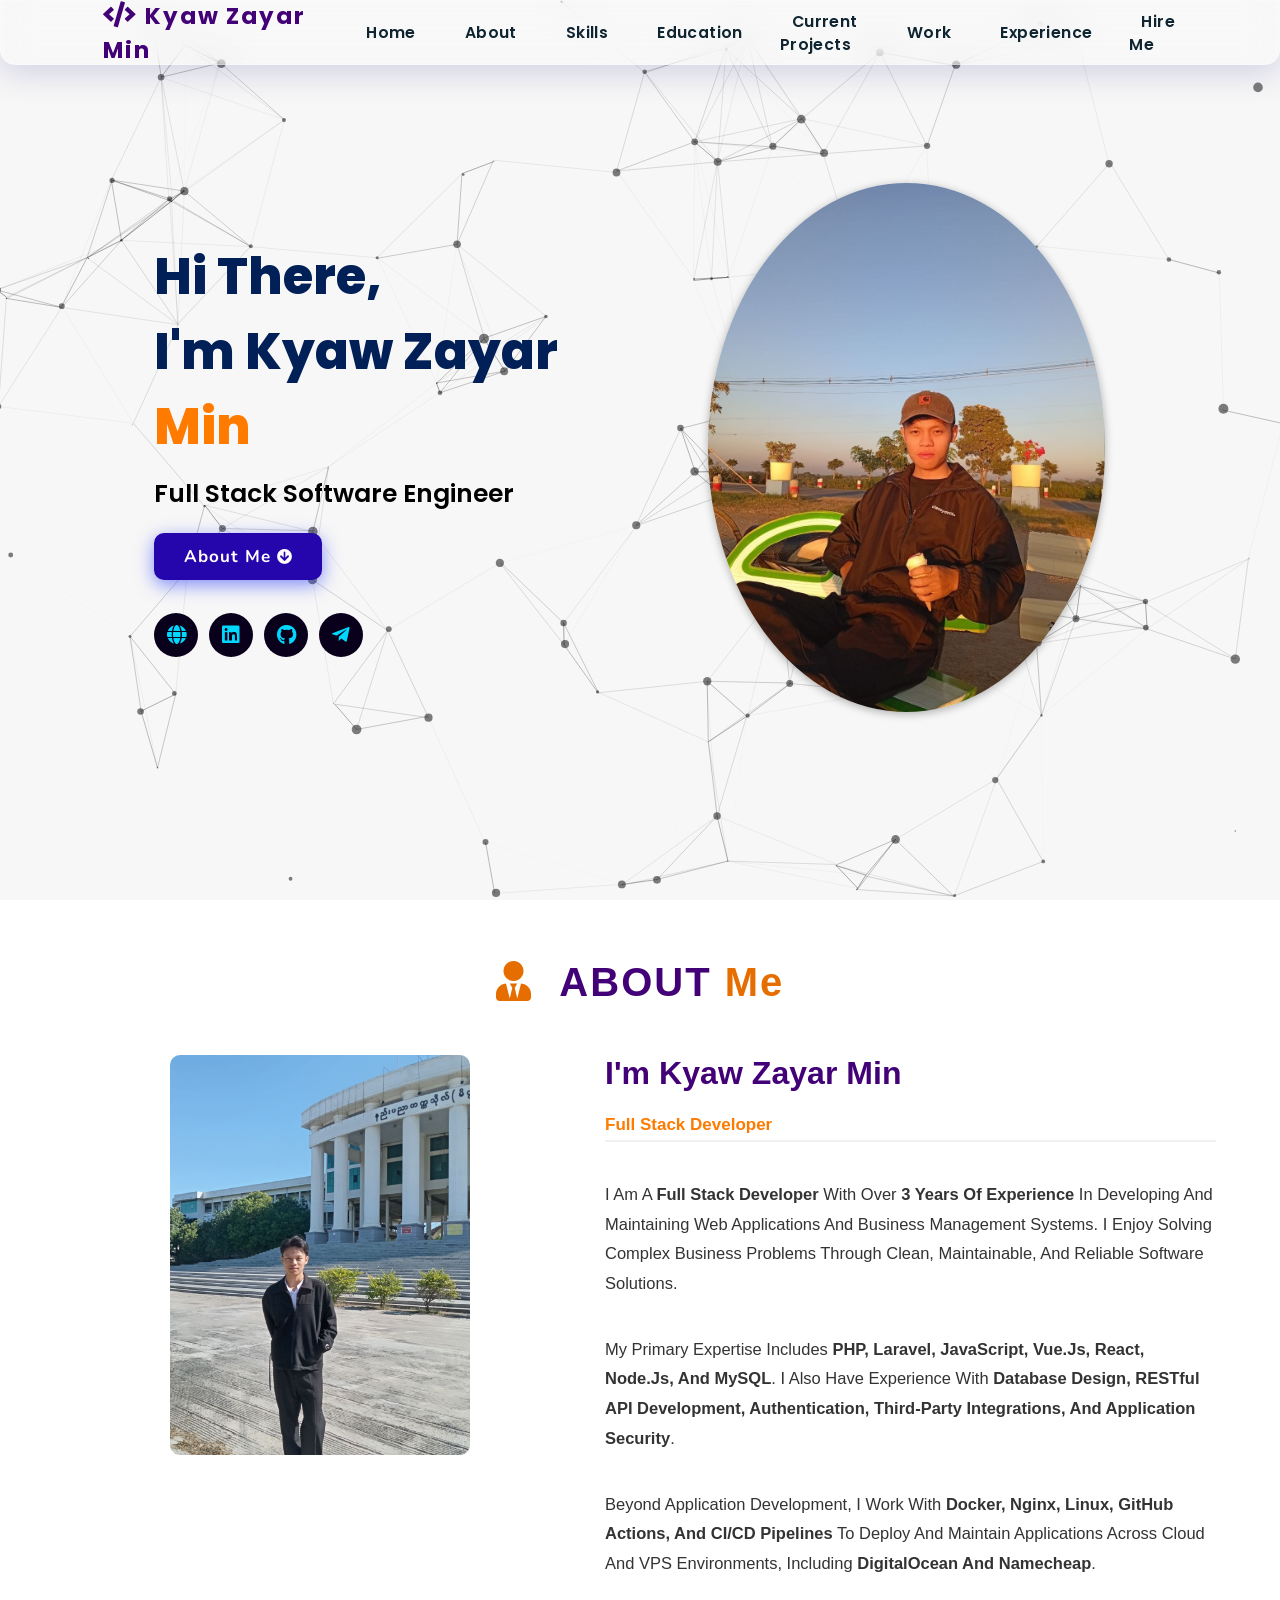
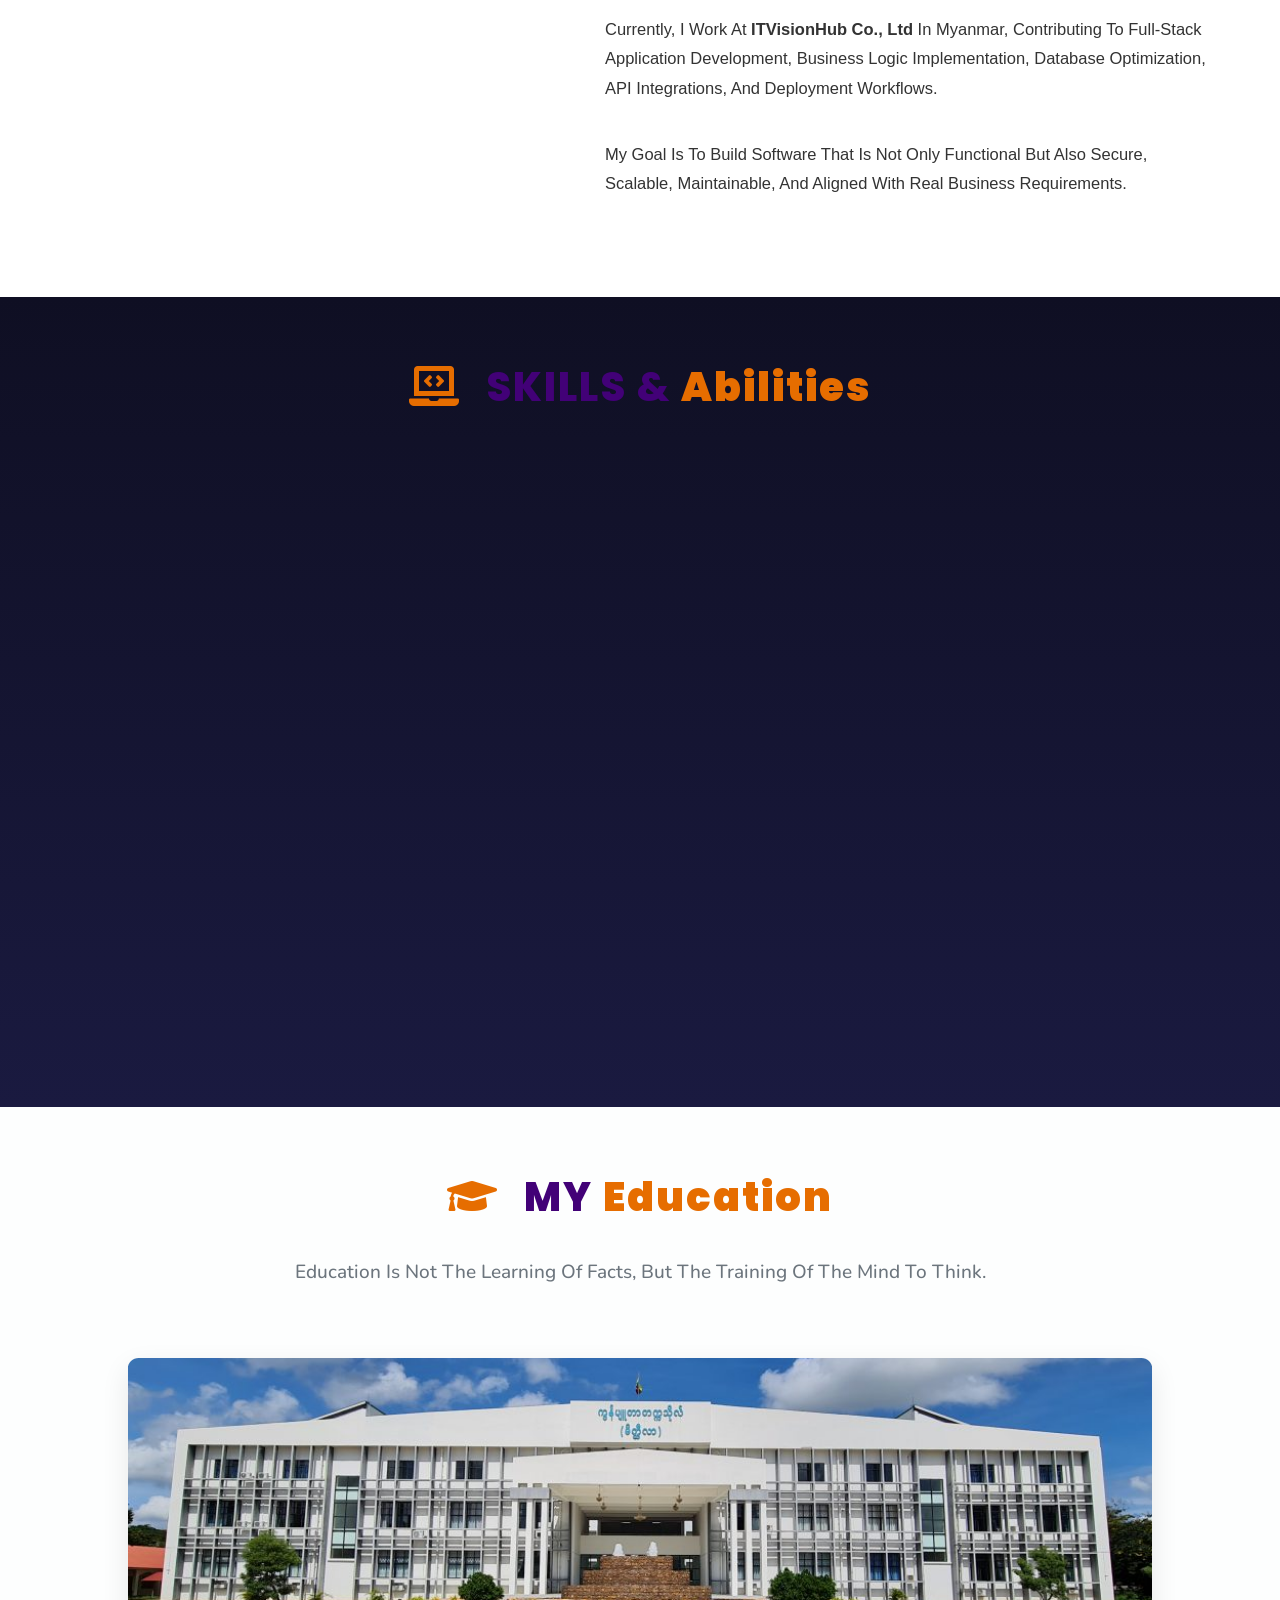
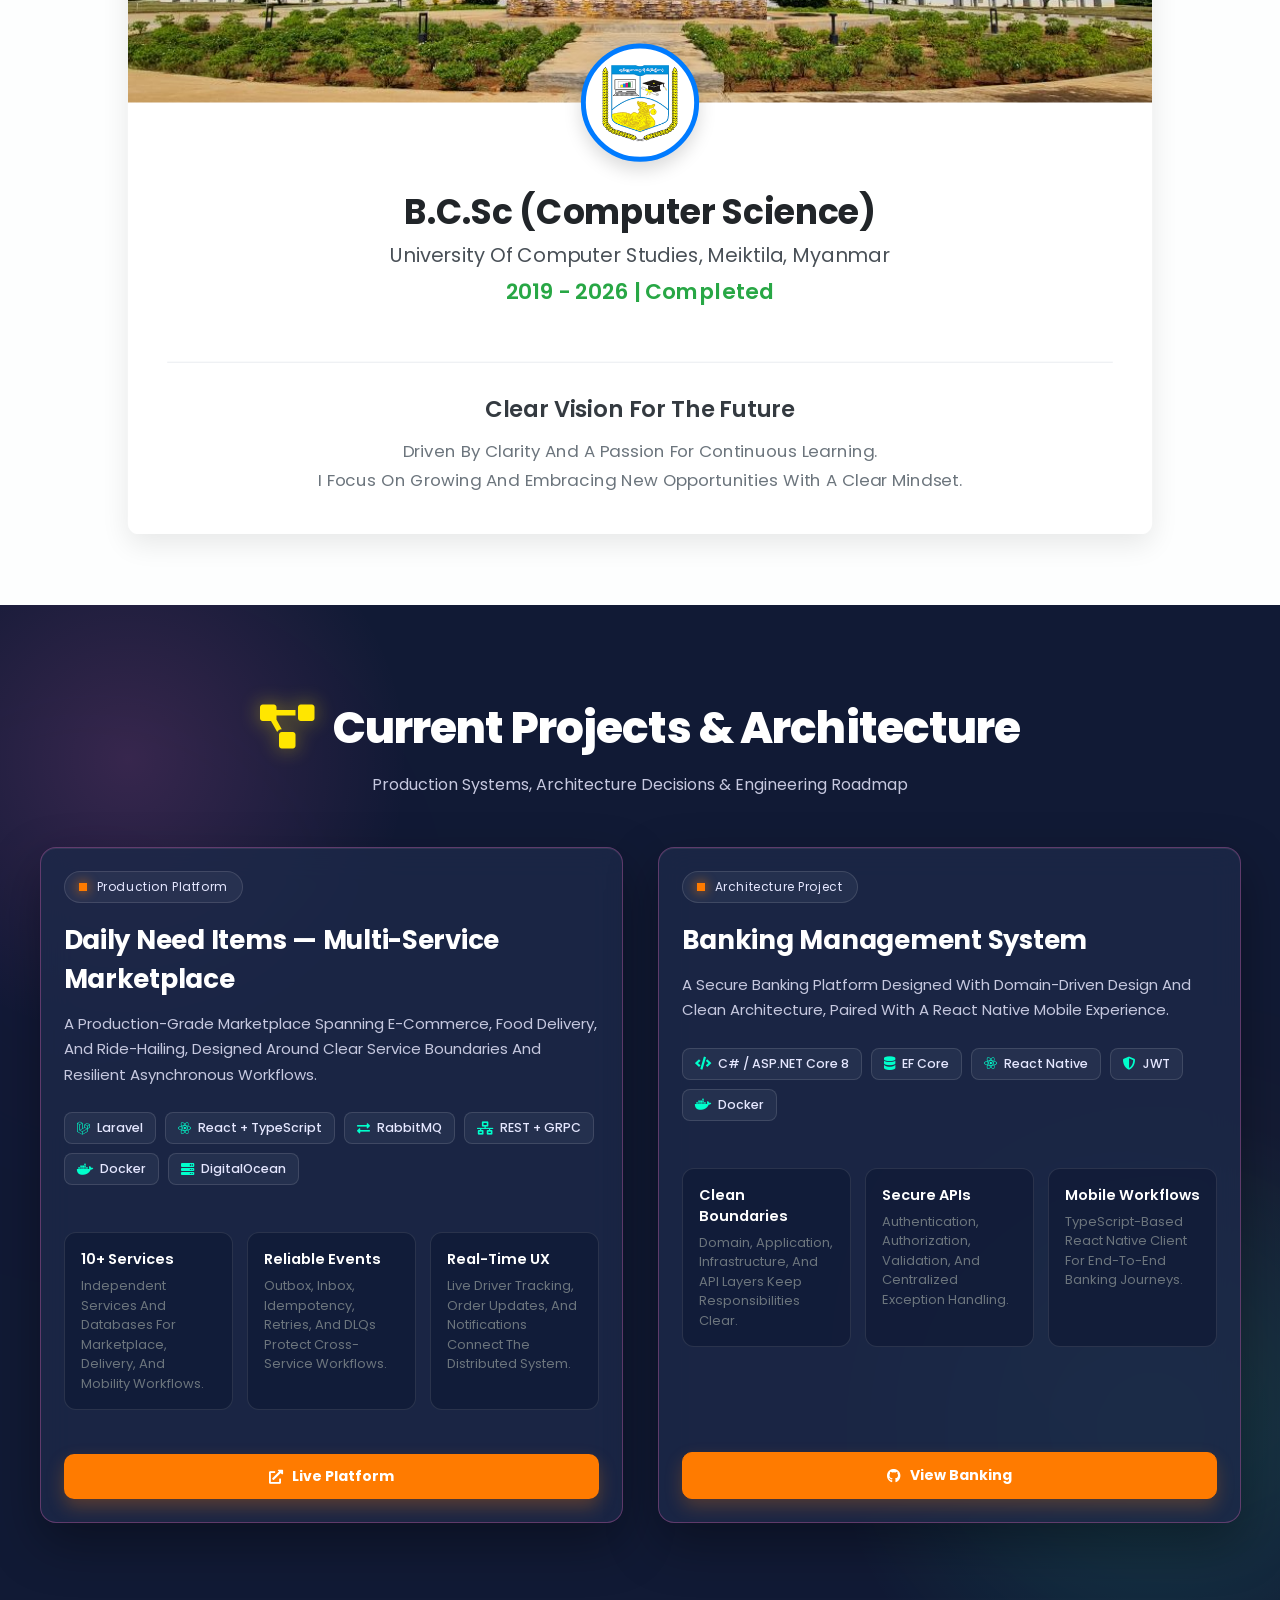
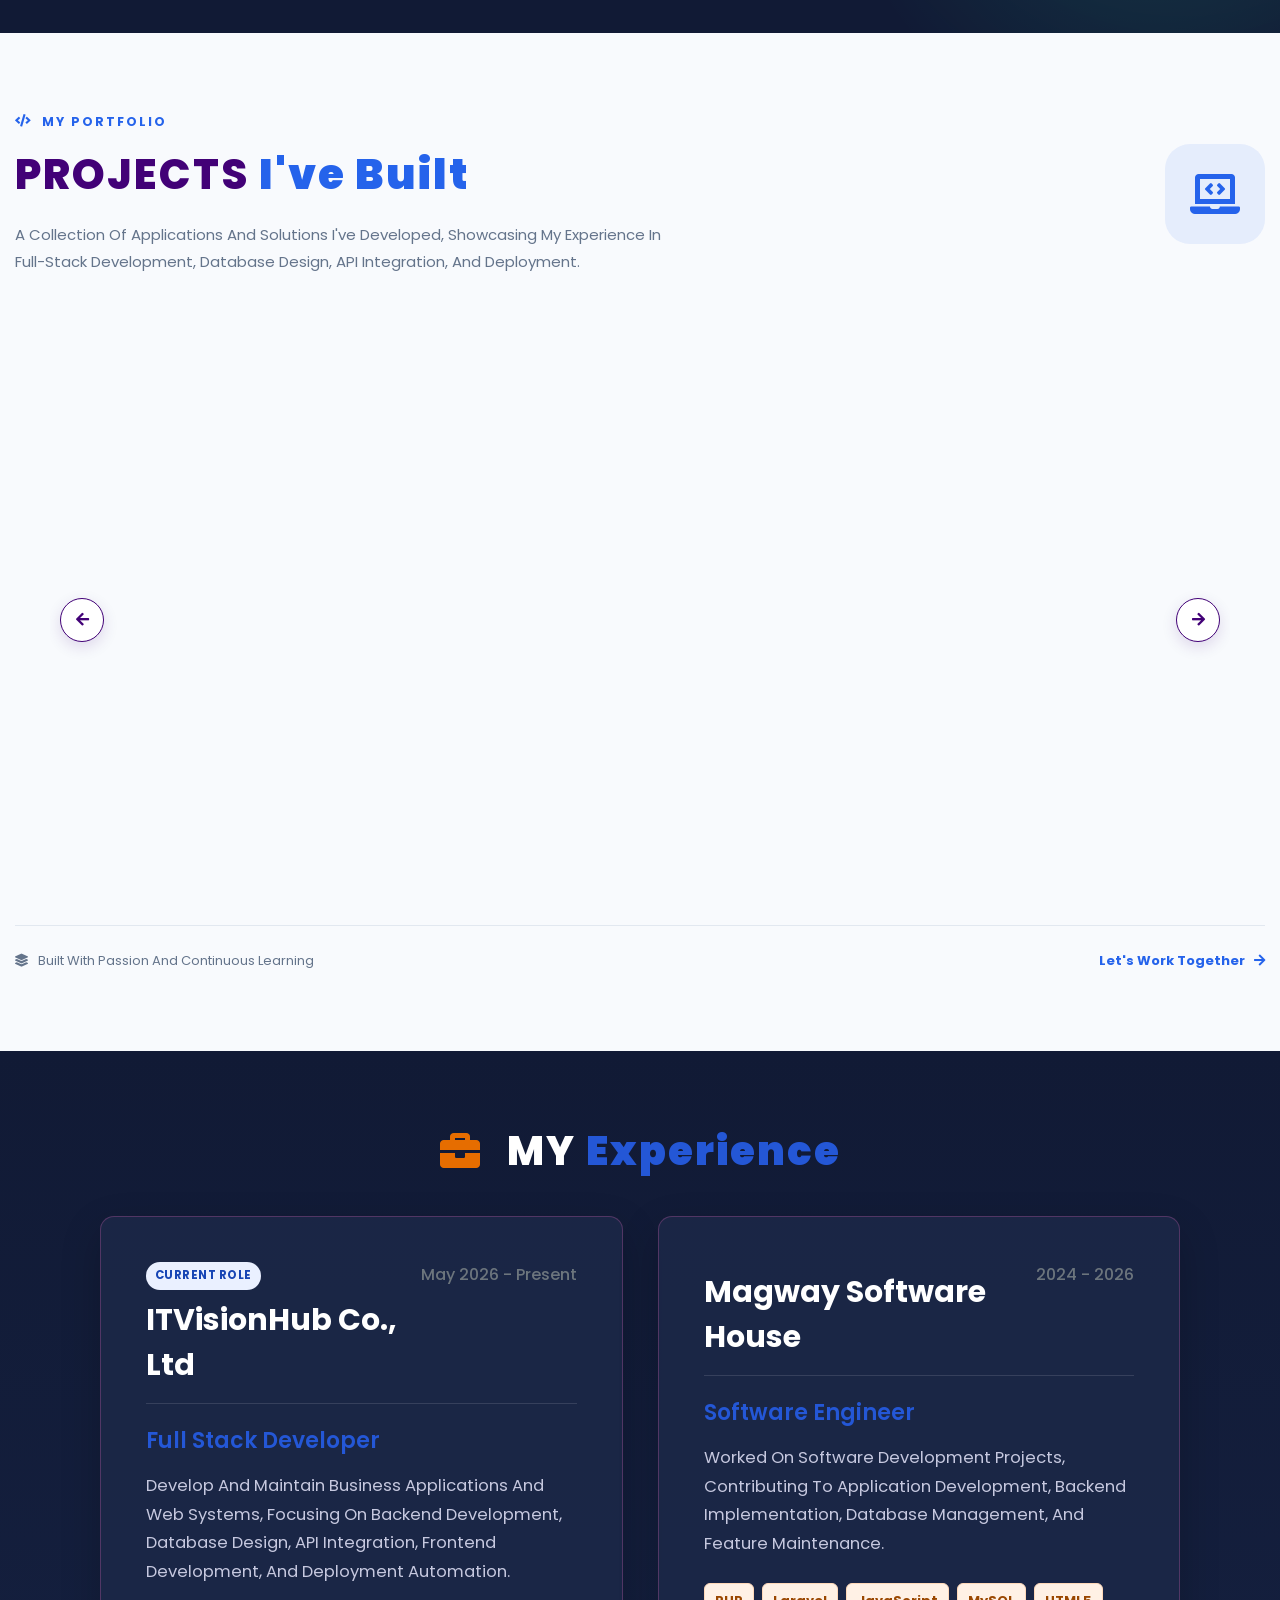
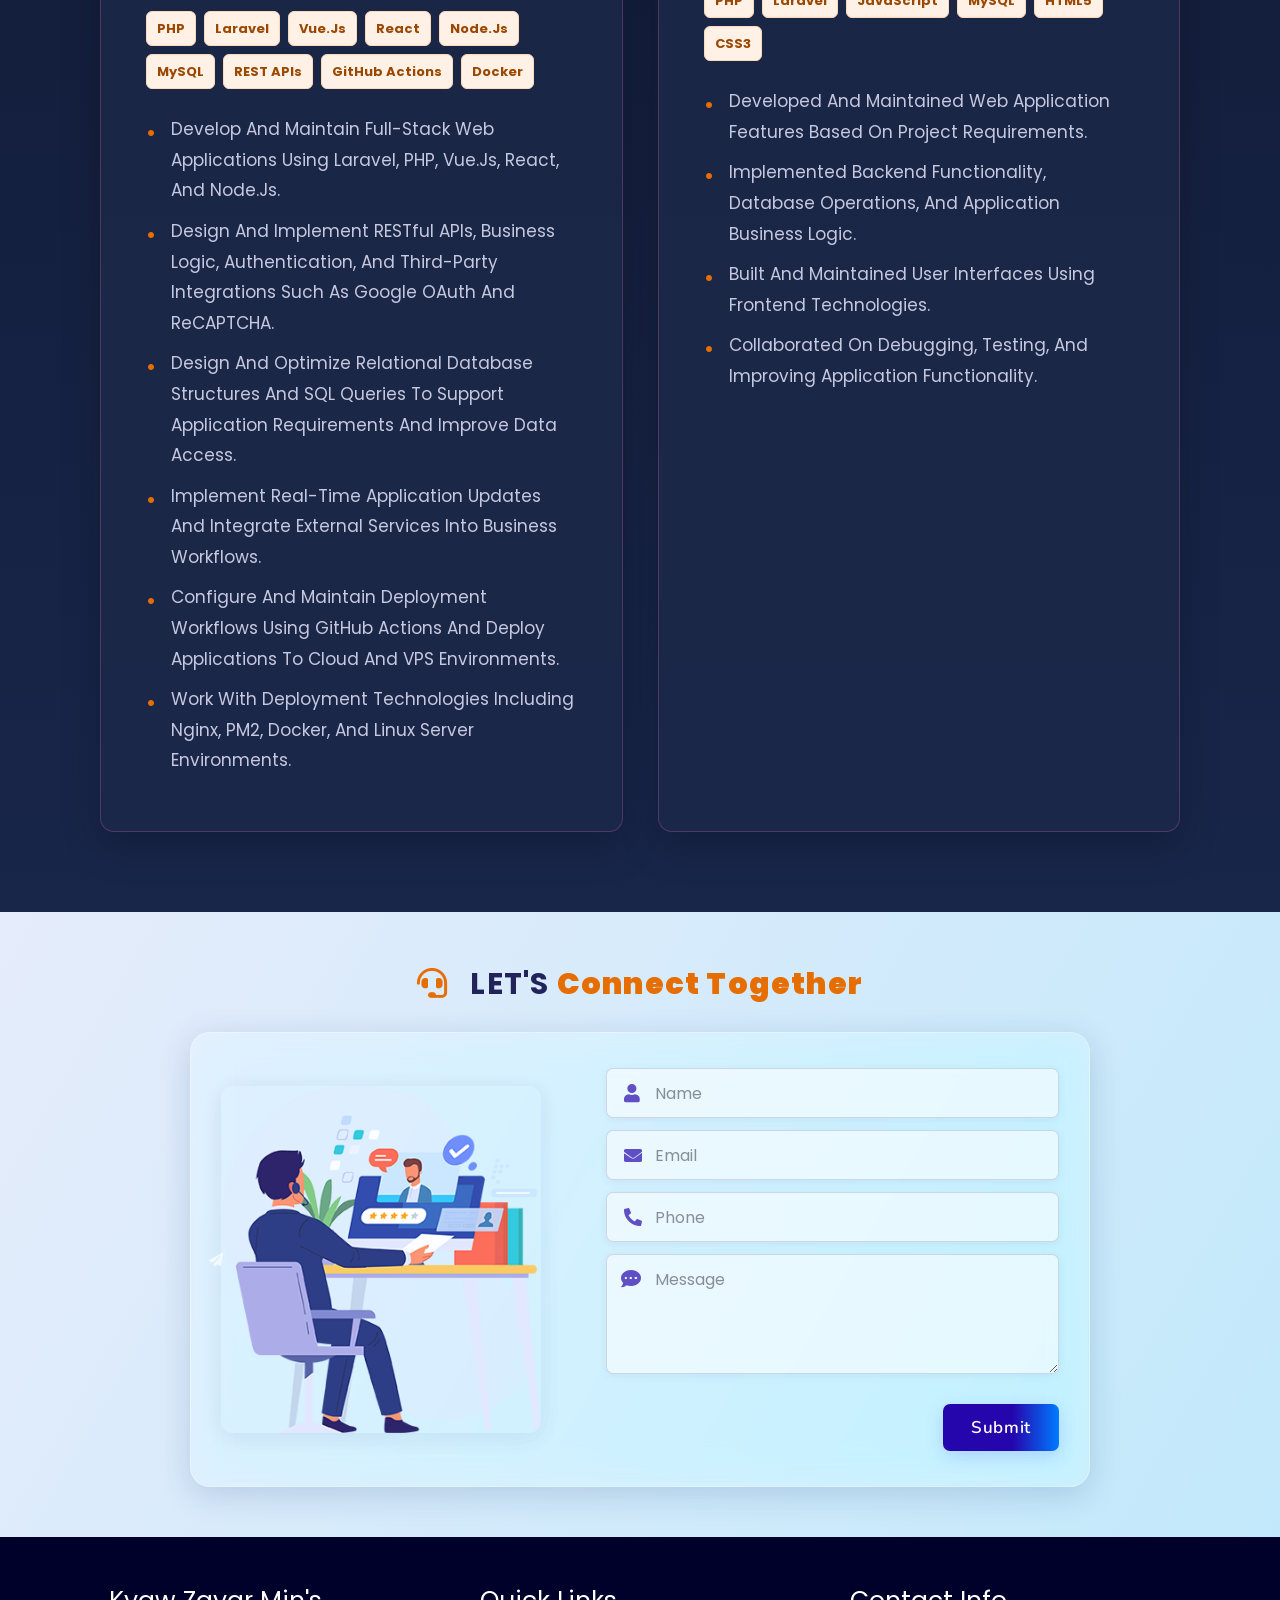
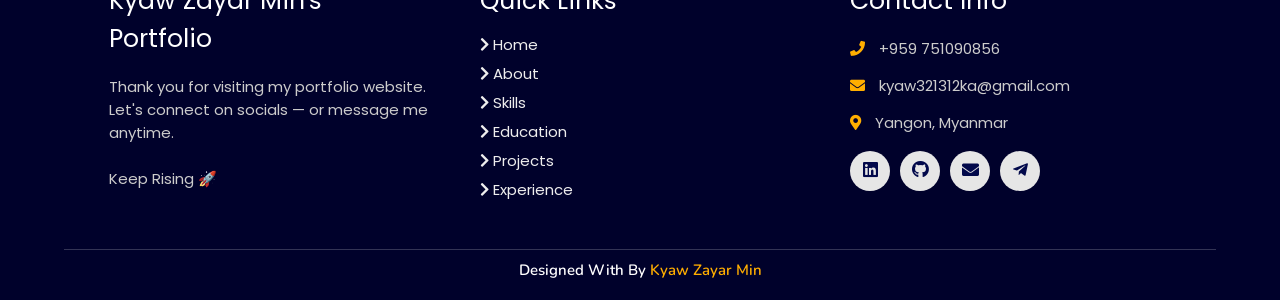
==== commit 31cfd865: "add the nyx mobile project" ====
--- a/index.html
+++ b/index.html
@@ -486,21 +486,88 @@
 </section>
 
 <!-- work project section starts -->
+
 <section class="work" id="work">
-  <h2 class="heading">
-  <span class="icon"><i class="fas fa-laptop-code"></i></span>
-  <span class="text">Projects <strong>Made</strong></span>
-</h2>
-    <div class="project-carousel-viewport">
-        <div class="project-grid" aria-live="polite"></div>
-        <div class="project-carousel-controls" aria-label="Project navigation">
-            <button class="project-arrow project-prev" type="button" aria-label="Previous project"><i class="fas fa-arrow-left"></i></button>
-            <div class="project-dots" role="tablist" aria-label="Choose a project"></div>
-            <button class="project-arrow project-next" type="button" aria-label="Next project"><i class="fas fa-arrow-right"></i></button>
-        </div>
-    </div>
-  
+    <div class="work-container">
+
+        <!-- Section Heading -->
+        <div class="work-header">
+            <div class="work-heading-content">
+                <span class="work-eyebrow">
+                    <i class="fas fa-code"></i>
+                    MY PORTFOLIO
+                </span>
+
+                <h2 class="heading">
+                    Projects <span>I've Built</span>
+                </h2>
+
+                <p class="work-description">
+                    A collection of applications and solutions I've developed,
+                    showcasing my experience in full-stack development,
+                    database design, API integration, and deployment.
+                </p>
+            </div>
+
+            <div class="work-header-icon" aria-hidden="true">
+                <i class="fas fa-laptop-code"></i>
+            </div>
+        </div>
+
+        <!-- Project Carousel -->
+        <div class="project-carousel-viewport">
+
+            <div
+                class="project-grid"
+                aria-live="polite"
+                aria-label="My projects">
+            </div>
+
+            <!-- Carousel Navigation -->
+            <div class="project-carousel-controls"
+                 aria-label="Project navigation">
+
+                <button
+                    class="project-arrow project-prev"
+                    type="button"
+                    aria-label="Previous project">
+                    <i class="fas fa-arrow-left"></i>
+                </button>
+
+                <div class="project-navigation-info">
+                    <div
+                        class="project-dots"
+                        role="tablist"
+                        aria-label="Choose a project">
+                    </div>
+                </div>
+
+                <button
+                    class="project-arrow project-next"
+                    type="button"
+                    aria-label="Next project">
+                    <i class="fas fa-arrow-right"></i>
+                </button>
+
+            </div>
+        </div>
+
+        <!-- Bottom Information -->
+        <div class="work-footer">
+            <span>
+                <i class="fas fa-layer-group"></i>
+                Built with passion and continuous learning
+            </span>
+
+            <a href="#contact" class="work-contact-link">
+                Let's work together
+                <i class="fas fa-arrow-right"></i>
+            </a>
+        </div>
+
+    </div>
 </section>
+
 <!-- work project section ends -->
 
 <div class="project-modal" id="project-modal" aria-hidden="true">
@@ -514,8 +581,13 @@
             <p class="project-modal-kicker">Project details</p>
             <h2 id="project-modal-title"></h2>
             <p id="project-modal-description"></p>
+            <p class="project-modal-role" id="project-modal-role"></p>
             <div class="project-modal-tags" id="project-modal-tags"></div>
-            <div class="project-modal-links">
+            <section class="project-modal-responsibilities" id="project-modal-responsibilities-section" hidden>
+                <h3>Key Features &amp; Responsibilities</h3>
+                <ul id="project-modal-responsibilities"></ul>
+            </section>
+            <div class="project-modal-links" id="project-modal-links">
                 <a id="project-modal-view" href="" target="_blank" rel="noopener"><i class="fas fa-eye"></i> View</a>
                 <a id="project-modal-code" href="" target="_blank" rel="noopener"><i class="fas fa-code"></i> Code</a>
             </div>
@@ -790,7 +862,7 @@
 
 <!-- ==== ALL MAJOR JAVASCRIPT CDNS ENDS ==== -->
 
-<script src="./assets/js/script.js?v=8"></script>
+<script src="./assets/js/script.js?v=13"></script>
 
 </body>
 </html>
--- a/assets/css/style.css
+++ b/assets/css/style.css
@@ -39,6 +39,216 @@
 html::-webkit-scrollbar-thumb {
   background: #420177;
 }
+
+/* =========================
+   PROJECTS SECTION
+========================= */
+
+.work {
+    padding: 100px 8%;
+    background: var(--bg-color, #f8fafc);
+    overflow: hidden;
+}
+
+.work-container {
+    max-width: 1250px;
+    margin: 0 auto;
+}
+
+/* Header */
+
+.work-header {
+    display: flex;
+    align-items: center;
+    justify-content: space-between;
+    gap: 30px;
+    margin-bottom: 45px;
+}
+
+.work-eyebrow {
+    display: inline-flex;
+    align-items: center;
+    gap: 9px;
+    color: #2563eb;
+    font-size: 1.25rem;
+    font-weight: 700;
+    letter-spacing: 2px;
+    margin-bottom: 12px;
+}
+
+.work .heading {
+    text-align: left;
+    font-size: clamp(2.8rem, 5vw, 4.2rem);
+    margin-bottom: 15px;
+}
+
+.work .heading span {
+    color: #2563eb;
+}
+
+.work-description {
+    max-width: 650px;
+    color: #64748b;
+    font-size: 1.5rem;
+    line-height: 1.8;
+}
+
+.work-header-icon {
+    width: 100px;
+    height: 100px;
+    flex-shrink: 0;
+    display: grid;
+    place-items: center;
+    border-radius: 25px;
+    background: rgba(37, 99, 235, 0.09);
+    color: #2563eb;
+    font-size: 4rem;
+}
+
+/* Project carousel */
+
+.project-carousel-viewport {
+    position: relative;
+    width: 100%;
+}
+
+.project-grid {
+    width: 100%;
+    min-height: 300px;
+}
+
+/* Navigation */
+
+.project-carousel-controls {
+    display: flex;
+    align-items: center;
+    justify-content: center;
+    gap: 30px;
+    margin-top: 40px;
+}
+
+.project-arrow {
+    width: 48px;
+    height: 48px;
+    display: grid;
+    place-items: center;
+    border: 1px solid #cbd5e1;
+    border-radius: 50%;
+    background: transparent;
+    color: #334155;
+    font-size: 1.5rem;
+    cursor: pointer;
+    transition: all 0.3s ease;
+}
+
+.project-arrow:hover {
+    background: #2563eb;
+    border-color: #2563eb;
+    color: #fff;
+    transform: translateY(-3px);
+}
+
+.project-navigation-info {
+    display: flex;
+    flex-direction: column;
+    align-items: center;
+    gap: 12px;
+}
+
+.project-navigation-label {
+    color: #94a3b8;
+    font-size: 1rem;
+    font-weight: 700;
+    letter-spacing: 2px;
+}
+
+.project-dots {
+    display: flex;
+    align-items: center;
+    justify-content: center;
+    gap: 9px;
+}
+
+.project-dots button {
+    width: 9px;
+    height: 9px;
+    padding: 0;
+    border: none;
+    border-radius: 20px;
+    background: #cbd5e1;
+    cursor: pointer;
+    transition: all 0.3s ease;
+}
+
+.project-dots button.active {
+    width: 28px;
+    background: #2563eb;
+}
+
+/* Footer */
+
+.work-footer {
+    display: flex;
+    align-items: center;
+    justify-content: space-between;
+    gap: 20px;
+    padding-top: 25px;
+    margin-top: 45px;
+    border-top: 1px solid #e2e8f0;
+    color: #64748b;
+    font-size: 1.3rem;
+}
+
+.work-footer span {
+    display: flex;
+    align-items: center;
+    gap: 10px;
+}
+
+.work-contact-link {
+    color: #2563eb;
+    font-weight: 700;
+    text-decoration: none;
+}
+
+.work-contact-link i {
+    margin-left: 6px;
+    transition: transform 0.3s ease;
+}
+
+.work-contact-link:hover i {
+    transform: translateX(5px);
+}
+
+/* Responsive */
+
+@media (max-width: 768px) {
+    .work {
+        padding: 75px 5%;
+    }
+
+    .work-header {
+        margin-bottom: 30px;
+    }
+
+    .work-header-icon {
+        display: none;
+    }
+
+    .work-description {
+        font-size: 1.35rem;
+    }
+
+    .project-carousel-controls {
+        gap: 18px;
+    }
+
+    .work-footer {
+        flex-direction: column;
+        text-align: center;
+    }
+}
+
 
 /* pre loader start */
 .loader-container {
@@ -943,7 +1153,7 @@
         font-size: 1.7rem;
     }
 }
-//About project
+
 /* ===== Modern Glass UI & Neon Glow Project Section Styles ===== */
 :root {
   --bg-deep: #f8fafd;
@@ -1506,7 +1716,7 @@
 .project-carousel-viewport {
   position: relative;
   width: min(100%, 118rem);
-  height: 54rem;
+  height: 56rem;
   margin: 0 auto;
   overflow: hidden;
 }
@@ -1514,46 +1724,76 @@
 .project-grid {
   position: relative;
   width: 100%;
-  height: 50rem;
-  perspective: 120rem;
+  height: 56rem;
+  perspective: 140rem;
 }
 
 .project-card {
   position: absolute;
   top: 50%;
   left: 50%;
-  width: min(42rem, 72vw);
-  height: 44rem;
+  width: min(39rem, 78vw);
+  height: 49rem;
   overflow: hidden;
-  border: 1px solid rgba(0, 255, 204, 0.2);
-  border-radius: 1.8rem;
-  background: rgba(15, 17, 43, 0.92);
-  box-shadow: 0 1.8rem 4rem rgba(0, 0, 0, 0.35), 0 0 2rem rgba(0, 255, 204, 0.08);
+  border: 1px solid rgba(148, 163, 184, 0.2);
+  border-radius: 2.4rem;
+  background: #ffffff;
+  box-shadow: 0 2rem 5rem rgba(15, 23, 42, 0.16), 0 0.5rem 1.5rem rgba(15, 23, 42, 0.06);
   transform-origin: center;
-  transition: transform 450ms ease, opacity 350ms ease, box-shadow 350ms ease, border-color 350ms ease;
+  transform-style: preserve-3d;
+  transition: opacity 450ms ease, transform 550ms cubic-bezier(0.2, 0.8, 0.2, 1), box-shadow 350ms ease, border-color 350ms ease;
   will-change: transform, opacity;
+  cursor: pointer;
+  display: flex;
+  flex-direction: column;
 }
 
 .project-card.is-active {
-  border-color: #ff6ec7;
-  box-shadow: 0 2.2rem 5rem rgba(0, 0, 0, 0.5), 0 0 3rem rgba(255, 110, 199, 0.26), 0 0 1.5rem rgba(0, 255, 204, 0.16);
+  border-color: rgba(37, 99, 235, 0.3);
+  box-shadow: 0 3rem 7rem rgba(15, 23, 42, 0.23), 0 0 0 0.2rem rgba(37, 99, 235, 0.18);
 }
 
 .project-card:not(.is-active) {
-  box-shadow: 0 1rem 2.5rem rgba(30, 45, 75, 0.08);
+  box-shadow: 0 1rem 2.5rem rgba(15, 23, 42, 0.1);
 }
 
 .project-card-image {
-  flex: 0 0 16rem;
-  height: 16rem;
-  background: #0b0b1c;
+  position: relative;
+  flex: 0 0 22.5rem;
+  height: 22.5rem;
+  overflow: hidden;
+  background: #e2e8f0;
+}
+
+.project-card-image:not(.project-card-image-portrait)::after {
+  position: absolute;
+  inset: 0;
+  background: linear-gradient(to top, rgba(15, 23, 42, 0.28), transparent 50%);
+  content: "";
+  pointer-events: none;
 }
 
 .project-card-image img {
+  display: block;
   width: 100%;
   height: 100%;
   object-fit: cover;
-  opacity: 0.88;
+  transition: transform 600ms ease;
+}
+
+.project-card:hover .project-card-image img {
+  transform: scale(1.06);
+}
+
+.project-card-image-portrait {
+  height: 22.5rem;
+  flex-basis: 22.5rem;
+  background: #e2e8f0;
+}
+
+.project-card-image-portrait img {
+  object-fit: contain;
+  padding: 1.2rem;
 }
 
 .project-card-body {
@@ -1565,20 +1805,23 @@
 }
 
 .project-card-body h3 {
-  margin-bottom: 1rem;
-  color: #fff;
-  font-size: 2.2rem;
+  margin: 0 0 1.2rem;
+  color: #0f172a;
+  font-size: 2.1rem;
+  font-weight: 800;
+  line-height: 1.3;
 }
 
 .project-card-body p {
   display: -webkit-box;
   overflow: hidden;
   min-height: 0;
+  margin-bottom: 1.8rem;
   -webkit-box-orient: vertical;
   -webkit-line-clamp: 3;
-  color: #c6c8df;
-  font-size: 1.4rem;
-  line-height: 1.65;
+  color: #64748b;
+  font-size: 1.35rem;
+  line-height: 1.7;
 }
 
 .project-card-tags,
@@ -1589,36 +1832,61 @@
 }
 
 .project-card-tags {
-  max-height: 5.8rem;
+  max-height: 6rem;
   overflow: hidden;
-  margin: 1.8rem 0;
+  margin: 0 0 2.2rem;
 }
 
 .project-card-tags span {
-  padding: 0.5rem 0.8rem;
-  border: 1px solid rgba(0, 255, 204, 0.24);
-  border-radius: 0.5rem;
-  color: #00ffcc;
-  font-size: 1.15rem;
-}
-
-.project-card-links a {
+  padding: 0.7rem 1.2rem;
+  border: 1px solid #dbeafe;
+  border-radius: 0.8rem;
+  color: #2563eb;
+  background: #eff6ff;
+  font-size: 1.05rem;
+  font-weight: 700;
+}
+
+.project-card-links a,
+.project-card-links button {
+  display: inline-flex;
   flex: 1 1 12rem;
-  padding: 1rem 1.2rem;
-  border: 1px solid rgba(255, 110, 199, 0.45);
-  border-radius: 0.7rem;
-  color: #fff;
-  font-size: 1.3rem;
+  min-height: 4.2rem;
+  align-items: center;
+  justify-content: center;
+  gap: 0.9rem;
+  padding: 1rem 1.5rem;
+  border: 1px solid #420177;
+  border-radius: 1rem;
+  color: #ffffff;
+  font-family: inherit;
+  font-size: 1.25rem;
+  font-weight: 700;
   text-align: center;
-  background: rgba(255, 110, 199, 0.12);
-  box-shadow: 0 0.6rem 1.5rem rgba(255, 110, 199, 0.12);
-}
-
-.project-card-links a:hover {
-  color: #050511;
-  background: #00ffcc;
-  border-color: #00ffcc;
-  box-shadow: 0 0.8rem 2rem rgba(0, 255, 204, 0.28);
+  text-decoration: none;
+  background: linear-gradient(135deg, #420177, #ff7b00);
+  box-shadow: 0 0.6rem 1.5rem rgba(66, 1, 119, 0.18);
+  cursor: pointer;
+  transition: transform 300ms ease, background 300ms ease, box-shadow 300ms ease;
+}
+
+.project-card-links a:hover,
+.project-card-links button:hover {
+  color: #ffffff;
+  background: linear-gradient(135deg, #33005f, #e66d00);
+  border-color: #e66d00;
+  transform: translateY(-0.3rem);
+  box-shadow: 0 0.8rem 2rem rgba(66, 1, 119, 0.24);
+}
+
+.project-card-links a:nth-child(2) {
+  border-color: #0f172a;
+  background: #0f172a;
+}
+
+.project-card-links a:nth-child(2):hover {
+  border-color: #334155;
+  background: #334155;
 }
 
 .project-card:hover {
@@ -1825,7 +2093,7 @@
 }
 
 .project-carousel-viewport {
-  overflow: visible;
+  overflow: hidden;
   margin-top: 3rem;
   padding-top: 1rem;
 }
@@ -1863,57 +2131,33 @@
 }
 
 .project-card {
-  border-color: #e5e8f0;
-  border-radius: 1.4rem;
+  border-color: rgba(148, 163, 184, 0.2);
+  border-radius: 2.4rem;
   background: #ffffff;
-  box-shadow: 0 1.5rem 4rem rgba(30, 45, 75, 0.1);
+  box-shadow: 0 2rem 5rem rgba(15, 23, 42, 0.16), 0 0.5rem 1.5rem rgba(15, 23, 42, 0.06);
 }
 
 .project-card.is-active {
-  border-color: rgba(66, 1, 119, 0.4);
-  box-shadow: 0 2rem 5rem rgba(30, 45, 75, 0.18), 0 0 0 0.3rem rgba(255, 123, 0, 0.08);
+  border-color: rgba(37, 99, 235, 0.3);
+  box-shadow: 0 3rem 7rem rgba(15, 23, 42, 0.23), 0 0 0 0.2rem rgba(37, 99, 235, 0.18);
 }
 
 .project-card-image {
-  background: #eef1f5;
-}
-
-.project-card-body h3 {
-  color: #212529;
+  background: #e2e8f0;
+}
+
+.project-card-image.project-card-image-portrait {
+  background: #e2e8f0;
 }
 
 .project-card-body p {
-  color: #6c757d;
+  color: #64748b;
 }
 
 .project-card-tags span {
-  border-color: #ffd8b8;
-  color: #9a4700;
-  background: #fff1e5;
-}
-
-.project-card-links a {
-  border-color: #420177;
-  color: #ffffff;
-  background: #ff7b00;
-  box-shadow: 0 0.6rem 1.5rem rgba(255, 123, 0, 0.2);
-  transition: transform 250ms ease, background 250ms ease, box-shadow 250ms ease;
-}
-
-.project-card-links a:hover {
-  color: #ffffff;
-  background: #e66d00;
-  border-color: #e66d00;
-  transform: translateY(-3px);
-  box-shadow: 0 0.8rem 2rem rgba(255, 123, 0, 0.35);
-}
-
-.project-card-links a i {
-  transition: transform 250ms ease;
-}
-
-.project-card-links a:hover i {
-  transform: translateX(3px);
+  border-color: #dbeafe;
+  color: #2563eb;
+  background: #eff6ff;
 }
 
 .project-arrow {
@@ -1931,11 +2175,15 @@
 
 .project-dot {
   background: #cbd1dc;
+  width: 0.9rem;
+  height: 0.9rem;
+  border-radius: 2rem;
+  transition: width 300ms ease, background 300ms ease;
 }
 
 .project-dot.active {
-  background: #420177;
-  box-shadow: 0 0 0.8rem rgba(66, 1, 119, 0.4);
+  width: 2.8rem;
+  background: #2563eb;
 }
 
 /* Project details modal */
@@ -1966,7 +2214,7 @@
 .project-modal-panel {
   position: relative;
   z-index: 1;
-  width: min(72rem, 100%);
+  width: min(82rem, 100%);
   max-height: min(80rem, 90vh);
   overflow: auto;
   padding: 3.5rem;
@@ -1990,17 +2238,39 @@
 }
 
 .project-modal-image-wrap {
-  height: 20rem;
+  display: grid;
+  place-items: center;
+  height: min(65vh, 60rem);
   margin-bottom: 2.4rem;
   overflow: hidden;
   border-radius: 1rem;
-  background: #eef1f5;
+  background: #0b0b1c;
 }
 
 .project-modal-image {
   width: 100%;
   height: 100%;
-  object-fit: cover;
+  object-fit: contain;
+}
+
+.project-modal-image-wrap.is-portrait {
+  display: block;
+  width: fit-content;
+  max-width: 100%;
+  height: auto;
+  margin-right: auto;
+  margin-left: auto;
+  overflow: visible;
+  background: transparent;
+}
+
+.project-modal-image-wrap.is-portrait .project-modal-image {
+  display: block;
+  width: auto;
+  height: auto;
+  max-width: 100%;
+  border-radius: 1rem;
+  box-shadow: 0 1rem 3rem rgba(15, 23, 42, 0.18);
 }
 
 .project-modal-kicker {
@@ -2016,12 +2286,49 @@
   margin-bottom: 1rem;
   color: #420177;
   font-size: 2.8rem;
+  line-height: 1.3;
+  overflow-wrap: anywhere;
 }
 
 .project-modal-content > p {
   color: #4a5568;
   font-size: 1.5rem;
   line-height: 1.7;
+}
+
+.project-modal-content > .project-modal-role {
+  margin-top: 1.2rem;
+  color: #420177;
+  font-weight: 700;
+}
+
+.project-modal-responsibilities {
+  margin-top: 2.4rem;
+  padding-top: 2rem;
+  border-top: 1px solid #e5e8f0;
+}
+
+.project-modal-responsibilities h3 {
+  margin-bottom: 1.2rem;
+  color: #420177;
+  font-size: 1.9rem;
+}
+
+.project-modal-responsibilities ul {
+  display: grid;
+  gap: 1rem;
+  padding-left: 2rem;
+  color: #4a5568;
+  font-size: 1.4rem;
+  line-height: 1.65;
+}
+
+.project-modal-responsibilities li::marker {
+  color: #ff7b00;
+}
+
+.project-modal-responsibilities strong {
+  color: #212529;
 }
 
 .project-modal-tags,
@@ -2053,22 +2360,47 @@
   background: #ff7b00;
 }
 
+.project-modal-role[hidden],
+.project-modal-responsibilities[hidden],
+.project-modal-links[hidden],
+.project-modal-links a[hidden] {
+  display: none;
+}
+
 body.project-modal-open {
   overflow: hidden;
 }
 
 @media (max-width: 600px) {
   .project-carousel-viewport {
-    height: 57rem;
+    height: 55rem;
   }
 
   .project-grid {
-    height: 49rem;
+    height: 51rem;
   }
 
   .project-card {
-    width: min(38rem, 82vw);
-    height: 46rem;
+    width: min(34rem, 82vw);
+    height: 48rem;
+  }
+
+  .project-card-image,
+  .project-card-image-portrait {
+    height: 19.5rem;
+    flex-basis: 19.5rem;
+  }
+
+  .project-card-body {
+    padding: 2rem;
+  }
+
+  .project-card-body h3 {
+    font-size: 1.9rem;
+  }
+
+  .project-card-body p {
+    font-size: 1.25rem;
   }
 
   .project-carousel-controls .project-prev {
